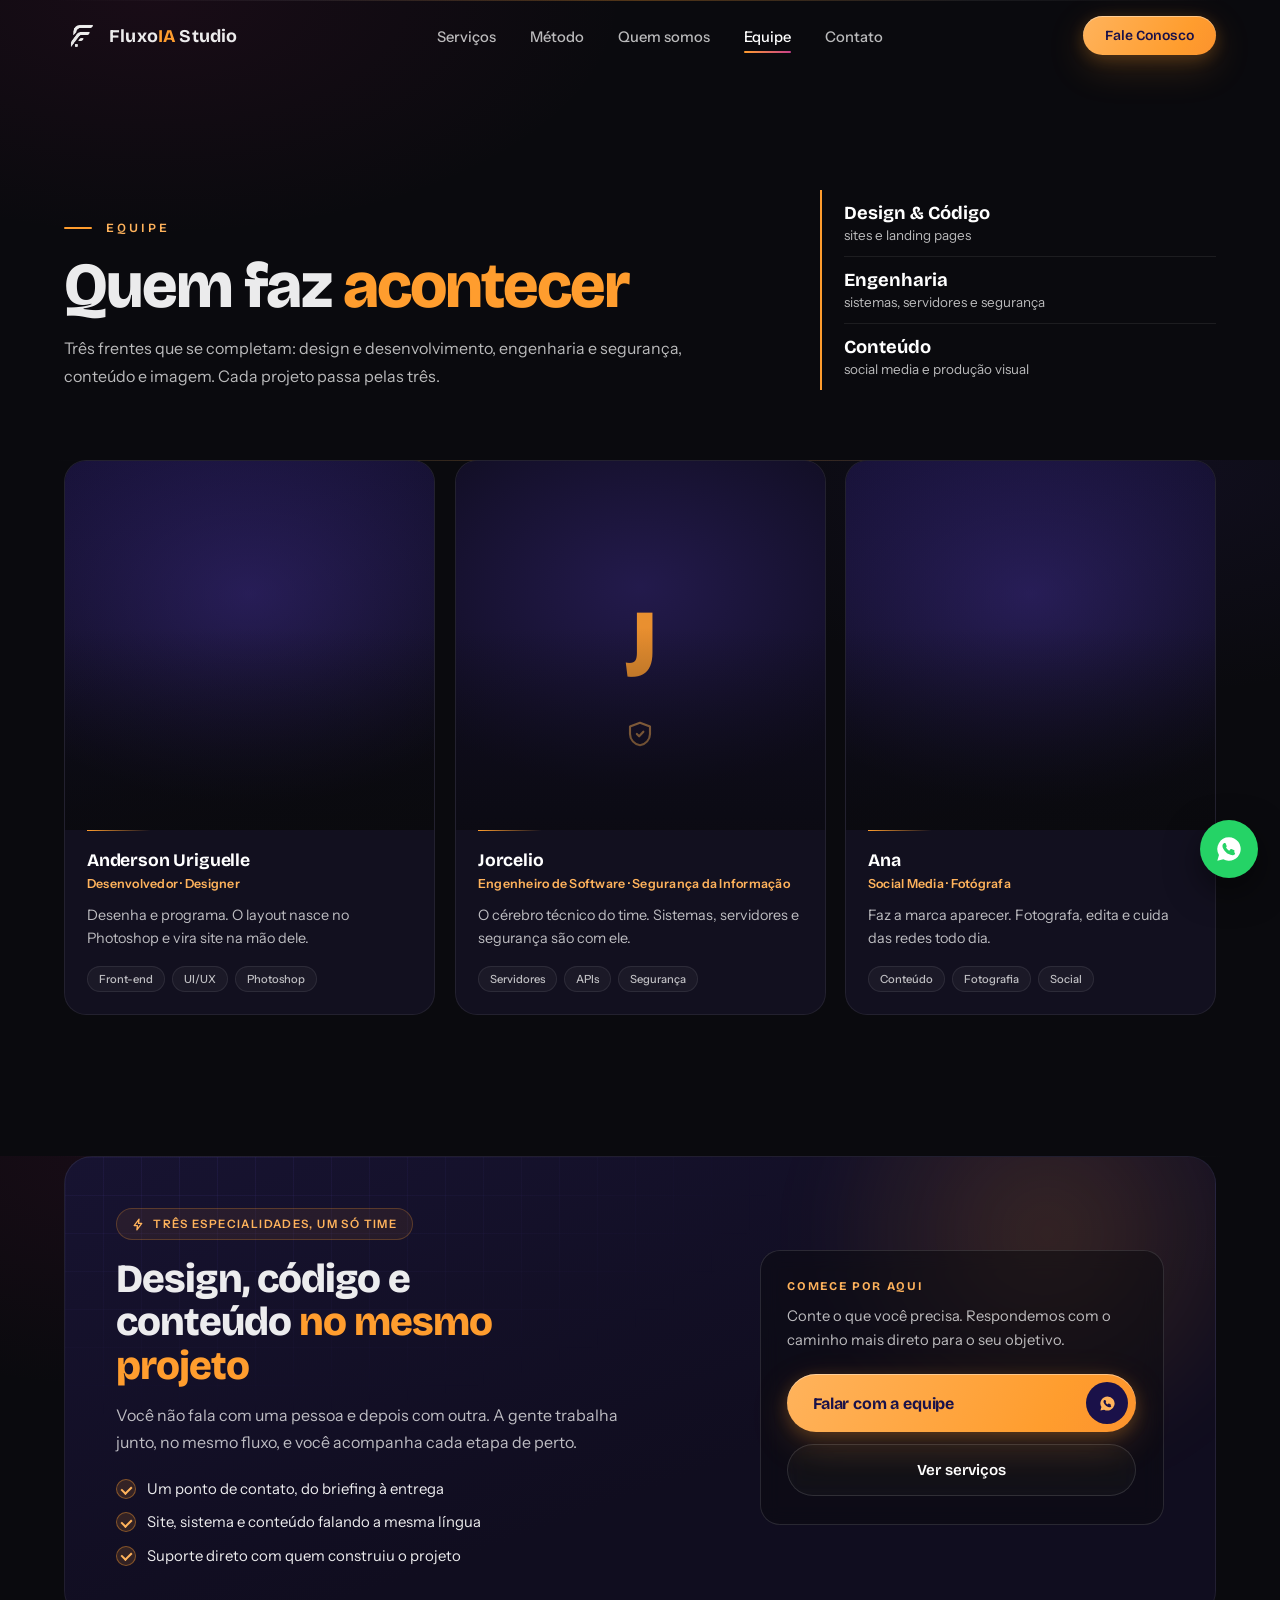
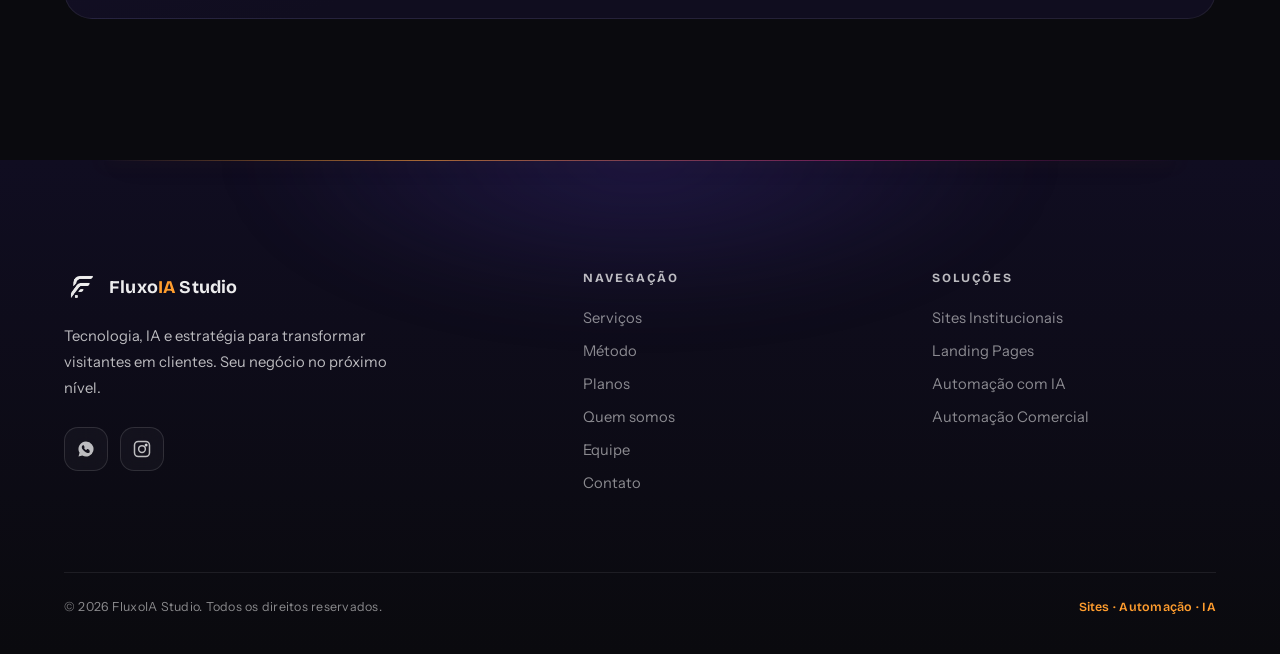
==== equipe.html @ bbcc5ef2 "Remove numeros genericos, adiciona SEO basico e enxuga o peso Conteudo: - Remove a barra de numeros " ====
<!DOCTYPE html>
<html lang="pt-BR">
<head>
<meta charset="UTF-8">
<meta name="viewport" content="width=device-width, initial-scale=1.0">
<title>Equipe — FluxoIA Studio</title>
<meta name="description" content="Conheça o time da FluxoIA Studio: desenvolvimento, design, engenharia de software, segurança da informação, social media e fotografia.">
<meta name="theme-color" content="#1a1149">
<link rel="icon" href="/favicon.ico" sizes="any">
<link rel="icon" type="image/png" href="img/logo-dark.png">
<link rel="apple-touch-icon" href="img/apple-touch-icon.png">
<link rel="preconnect" href="https://fonts.googleapis.com">
<link rel="preconnect" href="https://fonts.gstatic.com" crossorigin>
<link href="https://fonts.googleapis.com/css2?family=Bricolage+Grotesque:opsz,wght@12..96,500;12..96,600;12..96,700;12..96,800&family=Instrument+Sans:wght@400;500;600&display=swap" rel="stylesheet">
<link rel="stylesheet" href="styles.css">
</head>
<body>

<a class="skip-link" href="#conteudo">Pular para o conteúdo</a>

<!-- ============ HEADER ============ -->
<header id="header">
  <div class="header-inner">
    <a class="logo" href="/">
      <img src="img/logo-white.png" width="34" height="34" alt="Logo FluxoIA Studio">
      <span>Fluxo<em>IA</em> Studio</span>
    </a>
    <ul class="nav-links" id="navLinks">
      <li><a href="/#servicos">Serviços</a></li>
      <li><a href="/#metodo">Método</a></li>
      <li><a href="quem-somos">Quem somos</a></li>
      <li><a href="equipe" aria-current="page">Equipe</a></li>
      <li><a href="/#contato">Contato</a></li>
    </ul>
    <div style="display:flex;gap:12px;align-items:center">
      <a class="btn btn-grad btn-sm header-cta" href="https://wa.me/5524981617338?text=Ol%C3%A1!%20Quero%20falar%20com%20a%20FluxoIA%20Studio." target="_blank" rel="noopener">Fale Conosco</a>
      <button class="hamburger" id="hamburger" aria-label="Abrir menu" aria-expanded="false" aria-controls="navLinks"><span></span><span></span><span></span></button>
    </div>
  </div>
</header>

<main id="conteudo">

<!-- ============ PAGE HERO ============ -->
<section class="page-hero">
  <div class="container about-hero">
    <div class="about-hero-copy reveal">
      <div class="kicker">Equipe</div>
      <h1 class="about-hero-title">Quem faz <span class="hl">acontecer</span></h1>
      <p class="section-sub">Três frentes que se completam: design e desenvolvimento, engenharia e segurança, conteúdo e imagem. Cada projeto passa pelas três.</p>
    </div>
    <div class="about-hero-meta reveal reveal-d1">
      <div class="meta-line"><b>Design &amp; Código</b><span>sites e landing pages</span></div>
      <div class="meta-line"><b>Engenharia</b><span>sistemas, servidores e segurança</span></div>
      <div class="meta-line"><b>Conteúdo</b><span>social media e produção visual</span></div>
    </div>
  </div>
</section>

<!-- ============ EQUIPE ============ -->
<section id="equipe" class="section" style="padding-top:0">
  <div class="container">
    <div class="team-grid">
      <figure class="team-card reveal">
        <div class="team-media">
          <video class="team-video" autoplay muted loop playsinline preload="metadata"
                 data-src="img/equipe-anderson.mp4"
                 aria-label="Anderson Uriguelle trabalhando em desenvolvimento"></video>
        </div>
        <figcaption class="team-info">
          <b>Anderson Uriguelle</b>
          <span class="team-role">Desenvolvedor · Designer</span>
          <p class="team-bio">Desenha e programa. O layout nasce no Photoshop e vira site na mão dele.</p>
          <ul class="team-tags">
            <li>Front-end</li><li>UI/UX</li><li>Photoshop</li>
          </ul>
        </figcaption>
      </figure>

      <figure class="team-card reveal reveal-d1">
        <div class="team-media team-media--mono">
          <span class="team-mono" aria-hidden="true">J</span>
          <svg class="team-mono-icon" width="30" height="30" viewBox="0 0 24 24" fill="none" stroke="currentColor" stroke-width="1.7" stroke-linecap="round" stroke-linejoin="round" aria-hidden="true">
            <path d="M12 3 4 6v6c0 4.4 3.4 8.3 8 9 4.6-.7 8-4.6 8-9V6l-8-3z"/>
            <path d="m9.5 12 1.8 1.8 3.4-3.6"/>
          </svg>
        </div>
        <figcaption class="team-info">
          <b>Jorcelio</b>
          <span class="team-role">Engenheiro de Software · Segurança da Informação</span>
          <p class="team-bio">O cérebro técnico do time. Sistemas, servidores e segurança são com ele.</p>
          <ul class="team-tags">
            <li>Servidores</li><li>APIs</li><li>Segurança</li>
          </ul>
        </figcaption>
      </figure>

      <figure class="team-card reveal reveal-d2">
        <div class="team-media">
          <video class="team-video team-video--alto" autoplay muted loop playsinline preload="metadata"
                 data-src="img/equipe-ana.mp4"
                 aria-label="Ana criando conteúdo visual"></video>
        </div>
        <figcaption class="team-info">
          <b>Ana</b>
          <span class="team-role">Social Media · Fotógrafa</span>
          <p class="team-bio">Faz a marca aparecer. Fotografa, edita e cuida das redes todo dia.</p>
          <ul class="team-tags">
            <li>Conteúdo</li><li>Fotografia</li><li>Social</li>
          </ul>
        </figcaption>
      </figure>
    </div>
  </div>
</section>

<!-- ============ CTA ============ -->
<section class="section" style="padding-top:0">
  <div class="container">
    <div class="team-cta reveal">
      <div class="team-cta-glow" aria-hidden="true"></div>
      <div class="team-cta-grid">
        <div class="team-cta-copy">
          <span class="team-cta-tag">
            <svg width="13" height="13" viewBox="0 0 24 24" fill="none" stroke="currentColor" stroke-width="2.4" stroke-linecap="round" stroke-linejoin="round" aria-hidden="true"><path d="M13 2 4 14h6l-1 8 9-12h-6l1-8z"/></svg>
            Três especialidades, um só time
          </span>
          <h2 class="team-cta-title">Design, código e conteúdo <span class="hl">no mesmo projeto</span></h2>
          <p class="team-cta-text">Você não fala com uma pessoa e depois com outra. A gente trabalha junto, no mesmo fluxo, e você acompanha cada etapa de perto.</p>
          <ul class="team-cta-list">
            <li><span class="cta-chk" aria-hidden="true"></span>Um ponto de contato, do briefing à entrega</li>
            <li><span class="cta-chk" aria-hidden="true"></span>Site, sistema e conteúdo falando a mesma língua</li>
            <li><span class="cta-chk" aria-hidden="true"></span>Suporte direto com quem construiu o projeto</li>
          </ul>
        </div>
        <div class="team-cta-panel">
          <span class="panel-label">Comece por aqui</span>
          <p class="panel-text">Conte o que você precisa. Respondemos com o caminho mais direto para o seu objetivo.</p>
          <a class="btn btn-grad btn-submit" href="https://wa.me/5524981617338?text=Ol%C3%A1!%20Conheci%20a%20equipe%20da%20FluxoIA%20e%20quero%20conversar." target="_blank" rel="noopener">
            <span class="btn-submit-label">Falar com a equipe</span>
            <span class="btn-submit-icon" aria-hidden="true">
              <svg width="17" height="17" viewBox="0 0 24 24" fill="currentColor"><path d="M12 2a10 10 0 0 0-8.6 15.1L2 22l5.1-1.3A10 10 0 1 0 12 2zm5.3 14.1c-.2.6-1.3 1.2-1.8 1.2-.5.1-1 .2-3.3-.7-2.8-1.1-4.6-4-4.7-4.2-.1-.2-1.1-1.5-1.1-2.9s.7-2 1-2.3c.2-.3.5-.3.7-.3h.5c.2 0 .4 0 .6.5s.8 1.9.8 2c.1.1.1.3 0 .5-.3.6-.6.7-.4 1 .6 1 1.3 1.7 2.2 2.3.3.2.5.2.7 0l.9-1.1c.2-.3.4-.2.7-.1l2 .9c.3.2.5.2.6.4 0 .1 0 .7-.2 1.3z"/></svg>
            </span>
          </a>
          <a class="btn btn-ghost" href="/#servicos">Ver serviços</a>
        </div>
      </div>
    </div>
  </div>
</section>

</main>

<!-- ============ FOOTER ============ -->
<footer>
  <div class="footer-glowline" aria-hidden="true"></div>
  <div class="footer-aurora" aria-hidden="true"></div>
  <div class="container">
    <div class="footer-grid">
      <div class="footer-brand">
        <a class="logo" href="/">
          <img src="img/logo-white.png" width="34" height="34" alt="Logo FluxoIA Studio">
          <span>Fluxo<em>IA</em> Studio</span>
        </a>
        <p>Tecnologia, IA e estratégia para transformar visitantes em clientes. Seu negócio no próximo nível.</p>
        <div class="social-icons">
          <a class="social-icon" href="https://wa.me/5524981617338" target="_blank" rel="noopener" aria-label="WhatsApp">
            <svg width="18" height="18" viewBox="0 0 24 24" fill="currentColor"><path d="M12 2a10 10 0 0 0-8.6 15.1L2 22l5.1-1.3A10 10 0 1 0 12 2zm5.3 14.1c-.2.6-1.3 1.2-1.8 1.2-.5.1-1 .2-3.3-.7-2.8-1.1-4.6-4-4.7-4.2-.1-.2-1.1-1.5-1.1-2.9s.7-2 1-2.3c.2-.3.5-.3.7-.3h.5c.2 0 .4 0 .6.5s.8 1.9.8 2c.1.1.1.3 0 .5-.3.6-.6.7-.4 1 .6 1 1.3 1.7 2.2 2.3.3.2.5.2.7 0l.9-1.1c.2-.3.4-.2.7-.1l2 .9c.3.2.5.2.6.4 0 .1 0 .7-.2 1.3z"/></svg>
          </a>
          <a class="social-icon" href="https://www.instagram.com/fluxo_ia_studio/" target="_blank" rel="noopener" aria-label="Instagram">
            <svg width="18" height="18" viewBox="0 0 24 24" fill="none" stroke="currentColor" stroke-width="2"><rect x="2" y="2" width="20" height="20" rx="5"/><circle cx="12" cy="12" r="4.5"/><circle cx="17.5" cy="6.5" r="1" fill="currentColor"/></svg>
          </a>
        </div>
      </div>
      <nav class="footer-col" aria-label="Navegação do rodapé">
        <h5>Navegação</h5>
        <ul>
          <li><a href="/#servicos">Serviços</a></li>
          <li><a href="/#metodo">Método</a></li>
          <li><a href="/#planos">Planos</a></li>
          <li><a href="quem-somos">Quem somos</a></li>
          <li><a href="equipe">Equipe</a></li>
          <li><a href="/#contato">Contato</a></li>
        </ul>
      </nav>
      <nav class="footer-col" aria-label="Serviços no rodapé">
        <h5>Soluções</h5>
        <ul>
          <li><a href="/#servicos">Sites Institucionais</a></li>
          <li><a href="/#servicos">Landing Pages</a></li>
          <li><a href="/#servicos">Automação com IA</a></li>
          <li><a href="/#servicos">Automação Comercial</a></li>
        </ul>
      </nav>
    </div>
    <div class="footer-bottom">
      <span>© 2026 FluxoIA Studio. Todos os direitos reservados.</span>
      <span class="tagline">Sites · Automação · IA</span>
    </div>
  </div>
</footer>

<!-- ============ FLOATING WHATSAPP ============ -->
<a id="floatWa" href="https://wa.me/5524981617338" target="_blank" rel="noopener" aria-label="Fale conosco no WhatsApp">
  <svg width="28" height="28" viewBox="0 0 24 24" fill="currentColor"><path d="M12 2a10 10 0 0 0-8.6 15.1L2 22l5.1-1.3A10 10 0 1 0 12 2zm5.3 14.1c-.2.6-1.3 1.2-1.8 1.2-.5.1-1 .2-3.3-.7-2.8-1.1-4.6-4-4.7-4.2-.1-.2-1.1-1.5-1.1-2.9s.7-2 1-2.3c.2-.3.5-.3.7-.3h.5c.2 0 .4 0 .6.5s.8 1.9.8 2c.1.1.1.3 0 .5-.3.6-.6.7-.4 1 .6 1 1.3 1.7 2.2 2.3.3.2.5.2.7 0l.9-1.1c.2-.3.4-.2.7-.1l2 .9c.3.2.5.2.6.4 0 .1 0 .7-.2 1.3z"/></svg>
</a>

<script>
/* vídeos da equipe: só baixam quando entram na tela (poupa dados) e ficam rodando */
(function(){
  const vids = document.querySelectorAll('.team-video[data-src]');
  if(!vids.length) return;
  const play = v => { const p = v.play(); if(p) p.catch(()=>{}); };

  if(!('IntersectionObserver' in window)){
    vids.forEach(v => { v.src = v.dataset.src; v.load(); play(v); });
    return;
  }
  const io = new IntersectionObserver(es => es.forEach(e => {
    const v = e.target;
    if(e.isIntersecting){
      if(!v.src){ v.src = v.dataset.src; v.load(); }  /* baixa só agora */
      play(v);
    } else if(v.src) v.pause();                       /* poupa fora da tela */
  }), {threshold:.25, rootMargin:'300px'});
  vids.forEach(v => io.observe(v));
})();

/* ====== header ====== */
const header = document.getElementById('header');
addEventListener('scroll', () => header.classList.toggle('scrolled', scrollY > 20), {passive:true});

/* ====== menu mobile ====== */
const hamburger = document.getElementById('hamburger');
const navLinks = document.getElementById('navLinks');
hamburger.addEventListener('click', () => {
  const open = navLinks.classList.toggle('open');
  header.classList.toggle('menu-open', open);
  hamburger.setAttribute('aria-expanded', open);
  hamburger.setAttribute('aria-label', open ? 'Fechar menu' : 'Abrir menu');
});
navLinks.querySelectorAll('a').forEach(a => a.addEventListener('click', () => {
  navLinks.classList.remove('open');
  header.classList.remove('menu-open');
  hamburger.setAttribute('aria-expanded', 'false');
}));

/* ====== reveal ====== */
const io = new IntersectionObserver(entries => {
  entries.forEach(e => { if(e.isIntersecting){ e.target.classList.add('in'); io.unobserve(e.target);} });
}, {threshold: 0.12});
document.querySelectorAll('.reveal').forEach(el => io.observe(el));
</script>
</body>
</html>
---- styles.css ----
/* ==========================================================================
   FluxoIA Studio — Design System (dark cinema)
   Camadas: 1) tokens primitivos  2) tokens semânticos  3) tokens de componente
   ========================================================================== */

/* ---------- 1. TOKENS PRIMITIVOS ---------- */
:root{
  /* cor da marca */
  --magenta-600:#7a164e;
  --magenta-500:#9b1e63;
  --magenta-400:#c93f8b;
  --orange-500:#ff9d2e;
  --orange-400:#ffb35c;
  --blue-900:#1a1149;
  --blue-700:#3d2c87;
  --blue-500:#6a55c9;

  /* neutros (azul-noite — nunca #000 puro) */
  --plum-950:#0a0a0e;
  --plum-900:#100d21;
  --plum-850:#161135;
  --plum-800:#1a1149;

  --white:#ffffff;

  /* alphas */
  --white-90:rgba(255,255,255,.92);
  --white-70:rgba(255,255,255,.72);
  --white-50:rgba(255,255,255,.52);
  --white-12:rgba(255,255,255,.12);
  --white-08:rgba(255,255,255,.08);
  --white-04:rgba(255,255,255,.045);

  /* tipografia */
  --font-display:'Bricolage Grotesque',sans-serif;
  --font-body:'Instrument Sans',sans-serif;

  /* espaçamento (escala 8) */
  --space-1:8px; --space-2:16px; --space-3:24px; --space-4:32px;
  --space-6:48px; --space-8:64px; --space-12:96px; --space-16:128px;

  /* raios e transições */
  --radius-sm:12px; --radius:20px; --radius-lg:28px;
  --ease-out:cubic-bezier(.16,1,.3,1);
  --dur-fast:.2s; --dur:.35s; --dur-slow:.8s;
}

/* ---------- 2. TOKENS SEMÂNTICOS ---------- */
:root{
  --bg:var(--plum-950);
  --bg-elev:var(--plum-900);
  --surface:var(--white-04);
  --surface-strong:var(--white-08);
  --border:var(--white-08);
  --border-strong:var(--white-12);

  --text:var(--white-90);
  --text-muted:var(--white-70);
  --text-faint:var(--white-50);

  --accent:var(--magenta-500);
  --accent-2:var(--orange-500);
  --grad:linear-gradient(92deg,var(--orange-500),var(--magenta-400));
  --grad-deep:linear-gradient(135deg,var(--blue-700),var(--magenta-500));

  --glow-magenta:rgba(155,30,99,.45);
  --glow-orange:rgba(255,157,46,.30);
  --glow-blue:rgba(61,44,135,.55);
  --ring:var(--orange-500);

  --wa:#25d366;
}

/* ---------- 3. TOKENS DE COMPONENTE ---------- */
:root{
  --btn-radius:99px;
  --btn-pad:16px 32px;
  --card-bg:#12101f;
  --card-border:rgba(255,255,255,.07);
  --card-radius:var(--radius);
  --nav-bg:rgba(10,10,14,.65);
}

/* ==========================================================================
   BASE
   ========================================================================== */
*{margin:0;padding:0;box-sizing:border-box}
html{scroll-behavior:smooth}
body{
  background:var(--bg);color:var(--text);font-family:var(--font-body);
  overflow-x:hidden;-webkit-font-smoothing:antialiased;
}
::selection{background:var(--accent);color:#fff}
h1,h2,h3,h4{font-family:var(--font-display);font-weight:700}
img{max-width:100%}
a{color:inherit}
a,button{touch-action:manipulation;cursor:pointer}
a:focus-visible,button:focus-visible,input:focus-visible,textarea:focus-visible{
  outline:3px solid var(--ring);outline-offset:3px;
}
section[id]{scroll-margin-top:96px}
.container{max-width:1200px;margin:0 auto;padding:0 24px}

::-webkit-scrollbar{width:10px}
::-webkit-scrollbar-track{background:var(--plum-900)}
::-webkit-scrollbar-thumb{background:linear-gradient(var(--magenta-500),var(--orange-500));border-radius:5px}

.skip-link{
  position:absolute;left:-9999px;top:0;z-index:2000;
  background:var(--grad);color:#fff;padding:12px 22px;border-radius:0 0 12px 0;
  font-family:var(--font-display);font-size:.9rem;text-decoration:none;
}
.skip-link:focus{left:0}

/* destaque: acento laranja sólido (sem texto-gradiente neon) */
.hl{color:var(--orange-500)}

/* ---------- reveal on scroll ---------- */
.reveal{
  opacity:0;transform:translateY(22px) scale(.99);
  transition:opacity .7s var(--ease-out),transform .9s var(--ease-out);
  will-change:transform,opacity;
}
.reveal.in{opacity:1;transform:none}

/* ---------- transição entre seções: atmosfera + costura de luz ---------- */
main > section{position:relative;isolation:isolate}
/* costura: fio de luz no início de cada seção (menos o hero) */
main > section:not(#hero)::after{
  content:'';position:absolute;top:0;left:50%;transform:translateX(-50%);
  width:min(1180px,92%);height:1px;z-index:-1;pointer-events:none;
  background:linear-gradient(90deg,transparent,rgba(255,255,255,.07) 22%,rgba(255,157,46,.3) 50%,rgba(255,255,255,.07) 78%,transparent);
}
/* atmosfera alternada: cada seção herda um brilho suave em lado oposto */
main > section:nth-of-type(even){
  background-image:radial-gradient(760px 380px at 88% 0%,rgba(61,44,135,.14),transparent 62%);
}
main > section:nth-of-type(odd):not(#hero){
  background-image:radial-gradient(760px 380px at 12% 0%,rgba(155,30,99,.1),transparent 62%);
}

/* ---------- barra de progresso de scroll ---------- */
#scrollProgress{
  position:fixed;top:0;left:0;right:0;height:3px;z-index:1200;pointer-events:none;
  background:linear-gradient(90deg,var(--orange-500),var(--magenta-400),var(--blue-500));
  transform:scaleX(0);transform-origin:left;
  box-shadow:0 0 12px rgba(255,157,46,.5);
}
.reveal-d1{transition-delay:.1s}
.reveal-d2{transition-delay:.2s}
.reveal-d3{transition-delay:.3s}

/* ---------- luz ambiente (cinema) ---------- */
.ambient{position:absolute;inset:0;overflow:hidden;pointer-events:none;z-index:0}
.blob{
  position:absolute;border-radius:50%;filter:blur(90px);opacity:.55;
  animation:blobDrift 26s var(--ease-out) infinite alternate;
}
.blob-magenta{width:560px;height:560px;background:radial-gradient(circle,var(--glow-magenta),transparent 70%);top:-160px;right:-120px}
.blob-orange{width:480px;height:480px;background:radial-gradient(circle,var(--glow-orange),transparent 70%);bottom:-180px;left:-140px;animation-delay:-13s}
@keyframes blobDrift{
  0%{transform:translate(0,0) scale(1)}
  50%{transform:translate(-60px,40px) scale(1.12)}
  100%{transform:translate(40px,-30px) scale(.95)}
}

/* brilho que segue o mouse (desktop) */
#cursorGlow{
  position:fixed;top:0;left:0;width:520px;height:520px;border-radius:50%;
  background:radial-gradient(circle,rgba(61,44,135,.16),rgba(155,30,99,.07) 45%,transparent 70%);
  pointer-events:none;z-index:1;transform:translate(-50%,-50%);
  display:none;
}
@media (pointer:fine){ #cursorGlow{display:block} }

/* ==========================================================================
   HEADER
   ========================================================================== */
header{
  position:fixed;top:0;left:0;right:0;z-index:900;
  background:transparent;transition:background var(--dur),border-color var(--dur),backdrop-filter var(--dur);
  border-bottom:1px solid transparent;
}
header.scrolled{
  background:var(--nav-bg);backdrop-filter:blur(16px);
  border-image:linear-gradient(90deg,transparent 5%,rgba(255,157,46,.45),rgba(155,30,99,.45),rgba(61,44,135,.5),transparent 95%) 1;
}
.header-inner{max-width:1200px;margin:0 auto;padding:16px 24px;display:flex;align-items:center;justify-content:space-between;gap:20px}
.logo{display:flex;align-items:center;gap:11px;font-family:var(--font-display);font-weight:700;font-size:1.12rem;text-decoration:none;letter-spacing:.01em}
.logo img{display:block}
.logo em{font-style:normal;color:var(--orange-500)}
.nav-links{display:flex;gap:34px;list-style:none;align-items:center}
.nav-links a{
  text-decoration:none;font-size:.92rem;color:var(--text-muted);font-weight:500;
  position:relative;transition:color var(--dur-fast);
}
.nav-links a:hover{color:var(--white)}
.nav-links a::after{
  content:'';position:absolute;left:0;bottom:-7px;width:0;height:2px;border-radius:2px;
  background:var(--grad);transition:width var(--dur) var(--ease-out);
}
.nav-links a:hover::after{width:100%}
.nav-links a[aria-current="page"]{color:var(--white)}
.nav-links a[aria-current="page"]::after{width:100%}
.hamburger{
  display:none;background:none;border:none;flex-direction:column;gap:5px;
  min-width:44px;min-height:44px;align-items:center;justify-content:center;
}
.hamburger span{display:block;width:24px;height:2px;background:var(--white);transition:var(--dur-fast)}

/* ==========================================================================
   BOTÕES
   ========================================================================== */
.btn{
  display:inline-flex;align-items:center;justify-content:center;gap:10px;
  padding:var(--btn-pad);border-radius:var(--btn-radius);
  font-family:var(--font-display);font-weight:600;font-size:.95rem;
  text-decoration:none;border:none;
  transition:transform var(--dur-fast) var(--ease-out),box-shadow var(--dur) var(--ease-out),background var(--dur-fast),border-color var(--dur-fast),color var(--dur-fast);
  will-change:transform;
  position:relative;overflow:hidden;
}
/* varredura de luz (holográfico) */
.btn-grad::after{
  content:'';position:absolute;top:0;bottom:0;left:-70%;width:45%;
  background:linear-gradient(105deg,transparent,rgba(255,255,255,.45),transparent);
  transform:skewX(-20deg);transition:left .55s var(--ease-out);pointer-events:none;
}
.btn-grad:hover::after{left:125%}
.btn:active{transform:scale(.97)}
.btn-grad{
  background:linear-gradient(120deg,var(--orange-400) 0%,var(--orange-500) 48%,#f57e2c 100%);
  background-size:160% 100%;background-position:0% 0%;
  color:var(--blue-900);
  box-shadow:0 4px 16px rgba(255,157,46,.22),0 12px 38px rgba(255,157,46,.18),inset 0 1px 0 rgba(255,255,255,.4);
  animation:btnIn .9s var(--ease-out) .12s backwards;
}
.btn-grad:hover{
  transform:translateY(-2px);background-position:90% 0%;
  box-shadow:0 8px 24px rgba(255,157,46,.34),0 18px 54px rgba(255,157,46,.24),0 4px 30px var(--glow-magenta),inset 0 1px 0 rgba(255,255,255,.4);
}
@keyframes btnIn{from{opacity:0;transform:translateY(14px) scale(.96)}}
.btn-ghost{
  background:rgba(255,255,255,.03);color:var(--white);
  border:1px solid var(--border-strong);backdrop-filter:blur(8px);
}
.btn-ghost:hover{border-color:rgba(255,157,46,.6);color:var(--orange-400);background:rgba(255,157,46,.06);transform:translateY(-2px)}
.btn-sm{padding:11px 22px;font-size:.87rem}
/* ripple */
.btn .ripple{
  position:absolute;border-radius:50%;pointer-events:none;
  background:radial-gradient(circle,rgba(255,255,255,.5),rgba(255,255,255,0) 65%);
  transform:scale(0);animation:ripple .65s var(--ease-out) forwards;
}
@keyframes ripple{to{transform:scale(1);opacity:0}}

/* ==========================================================================
   HERO
   ========================================================================== */
#hero{
  position:relative;min-height:100svh;display:flex;align-items:center;overflow:hidden;padding:150px 0 90px;
  background:
    radial-gradient(1000px 560px at 72% -12%, rgba(61,44,135,.42), transparent 62%),
    radial-gradient(760px 480px at -8% 88%, rgba(26,17,73,.65), transparent 60%);
}
/* grade tech futurista */
#hero::before{
  content:'';position:absolute;inset:0;z-index:0;pointer-events:none;
  background-image:
    linear-gradient(rgba(106,85,201,.09) 1px,transparent 1px),
    linear-gradient(90deg,rgba(106,85,201,.09) 1px,transparent 1px);
  background-size:46px 46px;
  -webkit-mask-image:radial-gradient(ellipse 85% 75% at 62% 18%,#000,transparent 78%);
  mask-image:radial-gradient(ellipse 85% 75% at 62% 18%,#000,transparent 78%);
}
#techCanvas{position:absolute;inset:0;width:100%;height:100%;pointer-events:none;z-index:0}

.hero-grid{
  display:grid;grid-template-columns:1.12fr .88fr;column-gap:56px;row-gap:10px;
  align-items:center;grid-template-areas:"copy visual" "ctas visual";
  position:relative;z-index:2;
}
.hero-copy{grid-area:copy;align-self:end}
.hero-ctas{grid-area:ctas;align-self:start;margin-top:34px;display:flex;gap:16px;flex-wrap:wrap;align-items:center}
.hero-visual{grid-area:visual;position:relative;display:flex;justify-content:center}

/* badge premium com hairline em gradiente */
.hero-badge{
  position:relative;display:inline-flex;align-items:center;gap:9px;
  font-size:.76rem;font-weight:600;letter-spacing:.14em;text-transform:uppercase;
  color:var(--white-70);
  background:linear-gradient(120deg,rgba(255,157,46,.1),rgba(155,30,99,.08));
  border:1px solid transparent;
  border-radius:99px;padding:9px 16px;margin-bottom:26px;backdrop-filter:blur(10px);
  background-clip:padding-box;
}
.hero-badge::before{
  content:'';position:absolute;inset:0;border-radius:inherit;padding:1px;z-index:-1;
  background:linear-gradient(120deg,rgba(255,157,46,.6),rgba(155,30,99,.35),transparent 70%);
  -webkit-mask:linear-gradient(#000 0 0) content-box,linear-gradient(#000 0 0);
  -webkit-mask-composite:xor;mask:linear-gradient(#000 0 0) content-box,linear-gradient(#000 0 0);mask-composite:exclude;
}
.hero-badge strong{color:var(--orange-400);font-weight:700;letter-spacing:.06em}
.hero-badge .dot{width:7px;height:7px;border-radius:50%;background:var(--orange-500);animation:pulseDot 2.2s ease-in-out infinite}
.badge-arrow{color:var(--orange-400);transition:transform var(--dur) var(--ease-out)}
.hero-badge:hover .badge-arrow{transform:translateX(3px)}
@keyframes pulseDot{
  0%,100%{box-shadow:0 0 0 0 rgba(255,157,46,.5)}
  50%{box-shadow:0 0 0 6px rgba(255,157,46,0)}
}
.hero-h1{
  font-size:clamp(2.5rem,5.4vw,4.3rem);line-height:1.06;letter-spacing:-.025em;
  text-wrap:balance;
}
.hero-h1 .hl{position:relative}
.hero-sub{margin-top:24px;font-size:1.06rem;color:var(--text-muted);line-height:1.75;max-width:52ch}

/* barra de estatísticas em vidro */
.hero-stats{
  grid-area:auto;display:inline-flex;gap:clamp(20px,3vw,40px);margin-top:36px;flex-wrap:wrap;align-items:center;
  background:linear-gradient(160deg,rgba(61,44,135,.22),rgba(16,13,33,.4));
  border:1px solid var(--border-strong);border-radius:20px;
  padding:20px clamp(22px,3vw,34px);backdrop-filter:blur(12px);
  box-shadow:0 18px 44px rgba(10,10,14,.4),inset 0 1px 0 rgba(255,255,255,.05);
}
.hstat{position:relative;padding-right:clamp(20px,3vw,40px)}
.hstat:not(:last-child)::after{
  content:'';position:absolute;right:0;top:50%;transform:translateY(-50%);
  width:1px;height:34px;background:linear-gradient(180deg,transparent,var(--border-strong),transparent);
}
.hstat:last-child{padding-right:0}
.hstat b{display:block;font-family:var(--font-display);font-weight:700;font-size:2rem;line-height:1;color:var(--orange-500)}
.hstat span{display:block;margin-top:6px;font-size:.78rem;color:var(--text-muted)}

.btn-glow{position:relative;display:inline-flex;border-radius:99px}

/* indicador de scroll */
.hero-scroll{
  position:absolute;left:50%;bottom:26px;transform:translateX(-50%);z-index:5;
  display:flex;flex-direction:column;align-items:center;gap:9px;text-decoration:none;
  font-family:var(--font-display);font-size:.7rem;letter-spacing:.14em;text-transform:uppercase;
  color:var(--text-faint);transition:color var(--dur-fast);
  animation:scrollFade 1s var(--ease-out) 1.2s backwards;
}
.hero-scroll:hover{color:var(--orange-400)}
.scroll-mouse{
  width:24px;height:38px;border:1.5px solid var(--border-strong);border-radius:14px;
  display:flex;justify-content:center;padding-top:7px;
}
.scroll-wheel{width:3px;height:7px;border-radius:2px;background:var(--orange-500);animation:scrollWheel 1.8s var(--ease-out) infinite}
@keyframes scrollWheel{0%{opacity:0;transform:translateY(-4px)}30%{opacity:1}70%{opacity:1}100%{opacity:0;transform:translateY(8px)}}
@keyframes scrollFade{from{opacity:0;transform:translate(-50%,10px)}}
@media (max-width:980px){.hero-scroll{display:none}}
@media (max-width:560px){
  .hero-stats{flex-direction:column;align-items:stretch;gap:0;width:100%;max-width:340px;padding:6px 26px}
  .hstat{padding:16px 0;text-align:center}
  .hstat:not(:last-child)::after{top:auto;bottom:0;right:auto;left:0;transform:none;width:100%;height:1px;background:linear-gradient(90deg,transparent,var(--border-strong),transparent)}
  .hstat b{font-size:1.8rem}
}

.hero-phone{
  width:min(420px,100%);height:auto;position:relative;z-index:2;
  filter:drop-shadow(0 40px 70px rgba(0,0,0,.6));
  -webkit-mask-image:linear-gradient(180deg,#000 80%,transparent 99%);
  mask-image:linear-gradient(180deg,#000 80%,transparent 99%);
  animation:phoneFloat 8s ease-in-out infinite;
}
@keyframes phoneFloat{
  0%,100%{transform:translateY(0)}
  50%{transform:translateY(-9px)}
}
/* cena atrás do celular: profundidade + integração */
.visual-scene{position:absolute;inset:0;z-index:1;pointer-events:none}
.phone-halo{
  position:absolute;inset:10% 6%;border-radius:50%;
  background:radial-gradient(circle,rgba(61,44,135,.5),rgba(155,30,99,.14) 55%,transparent 74%);
  filter:blur(50px);
}
@keyframes haloBreath{0%,100%{opacity:.85;transform:scale(1)}50%{opacity:1;transform:scale(1.06)}}
.scene-ring{
  position:absolute;left:50%;top:50%;width:118%;aspect-ratio:1;
  transform:translate(-50%,-50%);border-radius:50%;
  border:1px solid rgba(255,157,46,.16);
  -webkit-mask-image:linear-gradient(150deg,#000 30%,transparent 72%);
  mask-image:linear-gradient(150deg,#000 30%,transparent 72%);
  animation:ringSpin 46s linear infinite;
}
.scene-ring-2{
  width:142%;border-color:rgba(155,30,99,.18);
  animation-duration:64s;animation-direction:reverse;
  -webkit-mask-image:linear-gradient(320deg,#000 30%,transparent 72%);
  mask-image:linear-gradient(320deg,#000 30%,transparent 72%);
}
@keyframes ringSpin{to{transform:translate(-50%,-50%) rotate(360deg)}}
.scene-grid{
  position:absolute;inset:-6%;
  background-image:
    linear-gradient(rgba(106,85,201,.12) 1px,transparent 1px),
    linear-gradient(90deg,rgba(106,85,201,.12) 1px,transparent 1px);
  background-size:34px 34px;
  -webkit-mask-image:radial-gradient(ellipse 60% 55% at 50% 48%,#000,transparent 72%);
  mask-image:radial-gradient(ellipse 60% 55% at 50% 48%,#000,transparent 72%);
}
/* base: funde o celular ao fundo da seção */
.phone-ground{
  position:absolute;left:50%;bottom:-4%;transform:translateX(-50%);
  width:120%;height:36%;z-index:3;pointer-events:none;
  background:
    radial-gradient(ellipse 46% 34% at 50% 78%,rgba(61,44,135,.5),transparent 70%),
    linear-gradient(180deg,transparent,rgba(10,10,14,.92) 74%);
}
.hero-chip{
  position:absolute;z-index:4;
  background:rgba(16,13,33,.72);border:1px solid var(--border-strong);border-radius:16px;
  backdrop-filter:blur(14px);box-shadow:0 16px 40px rgba(0,0,0,.5),inset 0 1px 0 rgba(255,255,255,.07);
  padding:13px 17px;display:flex;align-items:center;gap:11px;
  font-size:.83rem;font-weight:600;font-family:var(--font-display);color:var(--white);
  animation:chipFloat 7s ease-in-out infinite;
}
.chip-2{animation-delay:-3.5s}
@keyframes chipFloat{
  0%,100%{transform:translateY(0)}
  50%{transform:translateY(-7px)}
}
.hero-chip small{display:block;font-family:var(--font-body);font-weight:400;color:var(--text-faint);font-size:.72rem}
.chip-icon{width:36px;height:36px;border-radius:11px;display:flex;align-items:center;justify-content:center;flex:none}
.chip-1{top:7%;right:0}
.chip-2{bottom:9%;left:0}

/* ==========================================================================
   TICKER (faixa de serviços em pills de vidro)
   ========================================================================== */
.ticker{
  position:relative;overflow:hidden;padding:26px 0;
  border-top:1px solid var(--border);border-bottom:1px solid var(--border);
  background:linear-gradient(180deg,rgba(26,17,73,.24),rgba(10,10,14,.1));
  -webkit-mask-image:linear-gradient(90deg,transparent,#000 10%,#000 90%,transparent);
  mask-image:linear-gradient(90deg,transparent,#000 10%,#000 90%,transparent);
}
.ticker-track{display:flex;width:max-content;animation:marquee 38s linear infinite}
.ticker-group{display:flex;gap:14px;flex:none;padding-right:14px}
.ticker-item{
  display:inline-flex;align-items:center;gap:9px;white-space:nowrap;
  font-family:var(--font-display);font-weight:500;font-size:.88rem;letter-spacing:.02em;
  color:var(--text-muted);
  background:rgba(61,44,135,.18);border:1px solid var(--border);
  border-radius:99px;padding:11px 20px;backdrop-filter:blur(8px);
}
.ticker-item svg{color:var(--orange-400);flex:none}
@keyframes marquee{to{transform:translateX(-50%)}}

/* ==========================================================================
   SEÇÕES
   ========================================================================== */
.section{padding:clamp(96px,11vw,148px) 0;position:relative}
.kicker{
  font-family:var(--font-display);font-size:.78rem;letter-spacing:.24em;text-transform:uppercase;
  color:var(--orange-400);font-weight:600;display:flex;align-items:center;gap:14px;margin-bottom:18px;
}
.kicker::before{content:'';width:28px;height:2px;border-radius:2px;background:var(--orange-500)}
.section-title{font-size:clamp(2rem,4.2vw,3.2rem);line-height:1.1;letter-spacing:-.02em;max-width:24ch;text-wrap:balance}
.section-sub{margin-top:16px;color:var(--text-muted);max-width:60ch;line-height:1.75}
.section-head{margin-bottom:var(--space-8)}
.head-row{display:flex;justify-content:space-between;align-items:flex-end;gap:30px;flex-wrap:wrap}

/* divisor com a marca */
.divider{display:flex;justify-content:center;padding:0 0 var(--space-2)}
.divider img{width:30px;opacity:.35}

/* ==========================================================================
   É PARA VOCÊ (imagem + checklist)
   ========================================================================== */
.quem-grid{display:grid;grid-template-columns:1fr 1.05fr;gap:clamp(40px,6vw,80px);align-items:center}
.quem-visual{position:relative;min-height:440px}
.quem-glow{
  position:absolute;inset:6% 10%;border-radius:50%;z-index:0;
  background:radial-gradient(circle,rgba(61,44,135,.55),rgba(155,30,99,.2) 55%,transparent 75%);
  filter:blur(50px);animation:haloBreath 7s ease-in-out infinite;
}
.qcard{
  position:absolute;z-index:1;width:230px;
  background:#16122b;
  border:1px solid var(--card-border);border-radius:18px;
  padding:22px;
  box-shadow:0 24px 54px rgba(0,0,0,.5);
  animation:qFloat 7s ease-in-out infinite;
}
.qcard b{display:block;font-family:var(--font-display);font-size:1.02rem;color:var(--white);margin-top:14px}
.qcard span{display:block;font-size:.82rem;color:var(--text-muted);margin-top:3px;line-height:1.4}
.qcard-icon{
  width:48px;height:48px;border-radius:14px;display:flex;align-items:center;justify-content:center;
  border:1px solid var(--border-strong);
}
.qcard-a{top:2%;left:4%}
.qcard-b{top:34%;right:2%;animation-delay:-2.3s}
.qcard-c{bottom:3%;left:14%;animation-delay:-4.6s}
.glow-o{background:linear-gradient(135deg,rgba(255,157,46,.28),rgba(255,157,46,.08));color:var(--orange-400);box-shadow:0 0 24px rgba(255,157,46,.3)}
.glow-m{background:linear-gradient(135deg,rgba(155,30,99,.32),rgba(155,30,99,.1));color:#e46fb0;box-shadow:0 0 24px rgba(155,30,99,.35)}
.glow-v{background:linear-gradient(135deg,rgba(106,85,201,.32),rgba(106,85,201,.1));color:#a794ff;box-shadow:0 0 24px rgba(106,85,201,.35)}
@keyframes qFloat{0%,100%{transform:translateY(0)}50%{transform:translateY(-10px)}}

.check-list{list-style:none;margin:28px 0 32px;display:grid;gap:14px}
.check-list li{
  display:flex;align-items:flex-start;gap:13px;
  color:var(--text);font-size:1rem;line-height:1.5;
}
.check-list .chk{
  flex:none;width:24px;height:24px;margin-top:1px;border-radius:50%;
  background:rgba(255,157,46,.14);border:1px solid rgba(255,157,46,.4);
  position:relative;
}
.check-list .chk::after{
  content:'';position:absolute;left:8px;top:5px;width:5px;height:9px;
  border:solid var(--orange-400);border-width:0 2px 2px 0;transform:rotate(45deg);
}

@media (max-width:900px){
  .quem-grid{grid-template-columns:1fr;gap:20px}
  .quem-visual{min-height:360px;max-width:420px;margin:0 auto;width:100%}
  .quem-content{text-align:left}
}
@media (max-width:560px){
  .quem-visual{min-height:0;display:grid;grid-template-columns:1fr;gap:14px;max-width:340px}
  .quem-glow{inset:10% 4%}
  .qcard{position:static;width:100%;animation:none}
  .qcard-b,.qcard-c{animation:none}
}

/* ==========================================================================
   SERVIÇOS
   ========================================================================== */
.services-grid{display:grid;grid-template-columns:repeat(2,1fr);gap:20px}
.service-card{
  position:relative;display:flex;flex-direction:column;background:var(--card-bg);
  border:1px solid var(--card-border);
  border-radius:var(--card-radius);padding:36px 30px;overflow:hidden;
  transition:transform var(--dur) var(--ease-out),border-color var(--dur),box-shadow var(--dur);
}
/* spotlight que segue o cursor (JS define --mx/--my) */
.service-card::before,.price-card::before,.quote-card::before,.step::before{
  content:'';position:absolute;inset:0;opacity:0;pointer-events:none;border-radius:inherit;
  background:radial-gradient(340px circle at var(--mx,50%) var(--my,120%),rgba(255,157,46,.11),transparent 65%);
  transition:opacity var(--dur);
}
.service-card:hover::before,.price-card:hover::before,.quote-card:hover::before,.step:hover::before{opacity:1}
.service-card:hover{
  transform:translateY(-6px);border-color:rgba(255,157,46,.55);
  box-shadow:0 20px 46px rgba(0,0,0,.4);
}
.service-icon{
  width:52px;height:52px;border-radius:14px;display:flex;align-items:center;justify-content:center;
  background:rgba(255,157,46,.1);
  border:1px solid rgba(255,157,46,.22);color:var(--orange-400);margin-bottom:24px;
  transition:background var(--dur),border-color var(--dur);
}
.service-card:hover .service-icon{background:rgba(255,157,46,.16);border-color:rgba(255,157,46,.4)}
.service-num{
  position:absolute;top:26px;right:28px;font-family:var(--font-display);font-weight:700;
  font-size:.82rem;letter-spacing:.1em;color:var(--text-faint);
}
.service-card h3{font-size:1.22rem;margin-bottom:10px;letter-spacing:-.01em}
.service-card p{color:var(--text-muted);font-size:.93rem;line-height:1.7}
.service-tags{display:flex;flex-wrap:wrap;gap:8px;margin-top:20px}
.service-tags span{
  font-size:.72rem;font-weight:500;color:var(--text-muted);
  background:var(--surface);border:1px solid var(--border);border-radius:99px;padding:6px 13px;
}
/* CTA por card (estilo ASX) */
.service-cta{
  margin-top:auto;padding-top:22px;
  display:inline-flex;align-items:center;gap:8px;text-decoration:none;
  font-family:var(--font-display);font-weight:600;font-size:.86rem;color:var(--orange-400);
  transition:gap var(--dur-fast) var(--ease-out),color var(--dur-fast);
}
.service-card .service-tags{margin-bottom:0}
.service-cta svg{transition:transform var(--dur-fast) var(--ease-out)}
.service-card:hover .service-cta{color:var(--orange-500)}
.service-card:hover .service-cta svg{transform:translateX(4px)}

/* ==========================================================================
   MÉTODO
   ========================================================================== */
#metodo{background:linear-gradient(180deg,transparent,rgba(61,44,135,.1) 50%,transparent)}
.metodo-head{max-width:640px}

/* trilho de processo conectado */
.steps{
  list-style:none;display:grid;grid-template-columns:repeat(4,1fr);
  gap:0 26px;position:relative;
}
.step{position:relative;padding-right:6px}
/* cabeçalho: número + nó na linha */
.step-head{position:relative;padding-bottom:26px}
.step-num{
  display:block;font-family:var(--font-display);font-weight:800;
  font-size:.86rem;letter-spacing:.14em;color:var(--text-faint);
  margin-bottom:18px;transition:color var(--dur);
}
/* a linha do trilho */
.step-head::before{
  content:'';position:absolute;left:0;right:-26px;bottom:5px;height:1px;
  background:var(--border-strong);
}
.step:last-child .step-head::before{right:0}
.step-dot{
  position:absolute;left:0;bottom:0;width:11px;height:11px;border-radius:50%;
  background:var(--plum-950);border:2px solid var(--border-strong);z-index:1;
  transition:border-color var(--dur),background var(--dur),transform var(--dur) var(--ease-out),box-shadow var(--dur);
}
.step-body{padding-top:24px}
.step h4{font-size:1.1rem;margin-bottom:9px;letter-spacing:-.01em;transition:color var(--dur)}
.step p{color:var(--text-muted);font-size:.92rem;line-height:1.65;max-width:30ch}
/* estados: o passo "acende" no hover */
.step:hover .step-dot{
  border-color:var(--orange-500);background:var(--orange-500);
  transform:scale(1.25);box-shadow:0 0 0 5px rgba(255,157,46,.14);
}
.step:hover .step-num{color:var(--orange-500)}
/* a linha se preenche progressivamente ao entrar na tela */
.step .step-head::after{
  content:'';position:absolute;left:0;right:-26px;bottom:5px;height:1px;
  background:var(--orange-500);transform:scaleX(0);transform-origin:left;
  transition:transform 1s var(--ease-out);
}
.step:last-child .step-head::after{right:0}
.step.in .step-head::after{transform:scaleX(1)}

/* ==========================================================================
   NÚMEROS
   ========================================================================== */
.numbers{
  border:1px solid var(--border);border-radius:var(--radius-lg);
  background:#100d1c;
  padding:clamp(34px,5vw,64px);
  display:grid;grid-template-columns:repeat(4,1fr);gap:32px;
}
.number b{
  display:block;font-family:var(--font-display);font-weight:800;
  font-size:clamp(2.4rem,4.6vw,3.6rem);line-height:1;
  color:var(--orange-500);
}
.number span{display:block;margin-top:10px;color:var(--text-muted);font-size:.9rem;line-height:1.5;max-width:20ch}

/* ==========================================================================
   DEPOIMENTOS
   ========================================================================== */
.quotes-grid{display:grid;grid-template-columns:repeat(3,1fr);gap:18px}
.quote-card{
  position:relative;overflow:hidden;
  background:var(--card-bg);border:1px solid var(--card-border);border-radius:var(--card-radius);
  padding:32px 30px;display:flex;flex-direction:column;gap:18px;backdrop-filter:blur(12px);
  transition:transform var(--dur) var(--ease-out),border-color var(--dur),box-shadow var(--dur);
}
.quote-card:hover{transform:translateY(-6px);border-color:rgba(255,157,46,.35);box-shadow:0 18px 44px rgba(10,10,14,.45)}
.quote-card .stars{color:var(--orange-400);letter-spacing:3px;font-size:.92rem}
.quote-card p{color:var(--text);line-height:1.75;font-size:.96rem}
.quote-author{display:flex;align-items:center;gap:13px;margin-top:auto}
.quote-avatar{
  width:44px;height:44px;border-radius:50%;flex:none;
  background:var(--grad);color:#fff;display:flex;align-items:center;justify-content:center;
  font-family:var(--font-display);font-weight:700;font-size:.85rem;
}
.quote-author b{font-size:.9rem;display:block;font-family:var(--font-display)}
.quote-author span{font-size:.78rem;color:var(--text-faint)}

/* ==========================================================================
   PORTFÓLIO
   ========================================================================== */
/* abas — controle segmentado com indicador deslizante */
.portfolio-tabs{
  position:relative;display:inline-flex;flex-wrap:nowrap;gap:4px;margin-bottom:46px;max-width:100%;
  background:rgba(255,255,255,.03);border:1px solid var(--border-strong);
  border-radius:99px;padding:5px;backdrop-filter:blur(10px);
  overflow-x:auto;scrollbar-width:none;-ms-overflow-style:none;
}
.portfolio-tabs::-webkit-scrollbar{display:none}
.ptab-indicator{
  position:absolute;top:5px;bottom:5px;left:0;border-radius:99px;z-index:0;
  background:linear-gradient(120deg,var(--orange-400),var(--orange-500));
  box-shadow:0 6px 20px rgba(255,157,46,.32),inset 0 1px 0 rgba(255,255,255,.4);
  transition:transform var(--dur) var(--ease-out),width var(--dur) var(--ease-out);
}
.ptab{
  position:relative;z-index:1;
  font-family:var(--font-display);font-weight:600;font-size:.86rem;letter-spacing:.01em;
  color:var(--text-muted);background:none;border:none;border-radius:99px;
  padding:11px 22px;white-space:nowrap;
  transition:color var(--dur-fast);
}
.ptab:hover{color:var(--white)}
.ptab.active{color:var(--blue-900)}

.portfolio-grid{display:grid;grid-template-columns:repeat(auto-fill,minmax(300px,1fr));gap:24px}
.portfolio-grid.is-empty{display:none}
.portfolio-swipe-hint{display:none}
.portfolio-grid.is-empty + .portfolio-swipe-hint{display:none !important}
.pcard{
  position:relative;margin:0;overflow:hidden;cursor:pointer;isolation:isolate;
  border-radius:22px;border:1px solid var(--card-border);
  background:linear-gradient(165deg,rgba(61,44,135,.28),rgba(16,13,33,.7));
  aspect-ratio:4/5;
  transition:transform var(--dur) var(--ease-out),border-color var(--dur),box-shadow var(--dur);
}
.pcard.pop{animation:cardPop .5s var(--ease-out) backwards}
@keyframes cardPop{from{opacity:0;transform:translateY(16px) scale(.97)}}
.pcard img{
  width:100%;height:100%;object-fit:cover;display:block;
  transition:transform .7s var(--ease-out),filter var(--dur);
}
/* logos com fundo transparente/vertical: enquadrar sem cortar */
.pcard--logo{background:radial-gradient(circle at 50% 38%,rgba(61,44,135,.45),rgba(10,10,14,.92))}
.pcard--logo img{object-fit:contain;padding:16% 16% 22%}
/* overlay + hierarquia */
.pcard::after{
  content:'';position:absolute;inset:0;z-index:1;pointer-events:none;border-radius:inherit;
  background:linear-gradient(180deg,rgba(10,10,14,.05) 30%,rgba(10,10,14,.4) 62%,rgba(10,10,14,.92));
  transition:background var(--dur);
}
.pcard:hover{transform:translateY(-8px);border-color:rgba(255,157,46,.55);box-shadow:0 26px 60px rgba(10,10,14,.6),0 0 40px rgba(255,157,46,.12)}
.pcard:hover img{transform:scale(1.07)}
.pcard--logo:hover img{transform:scale(1.04)}
.pcard:hover::after{background:linear-gradient(180deg,rgba(10,10,14,.15) 20%,rgba(10,10,14,.55) 60%,rgba(10,10,14,.95))}
.pcard-chip{
  position:absolute;top:16px;left:16px;z-index:2;
  font-family:var(--font-display);font-weight:600;font-size:.68rem;letter-spacing:.1em;text-transform:uppercase;
  color:var(--white);background:rgba(16,13,33,.55);border:1px solid var(--border-strong);
  border-radius:99px;padding:7px 13px;backdrop-filter:blur(10px);
}
.pcard-expand{
  position:absolute;top:14px;right:14px;z-index:2;
  width:38px;height:38px;border-radius:12px;
  display:flex;align-items:center;justify-content:center;
  color:var(--white);background:rgba(255,157,46,.16);border:1px solid rgba(255,157,46,.4);
  backdrop-filter:blur(8px);
  opacity:0;transform:scale(.8) translateY(-4px);
  transition:opacity var(--dur),transform var(--dur) var(--ease-out),background var(--dur-fast);
}
.pcard:hover .pcard-expand,.pcard:focus-visible .pcard-expand{opacity:1;transform:none}
.pcard-expand:hover{background:var(--orange-500);color:var(--blue-900)}
.pcard-info{
  position:absolute;left:0;right:0;bottom:0;z-index:2;padding:22px 22px 20px;
  display:flex;flex-direction:column;gap:3px;pointer-events:none;
  transform:translateY(6px);transition:transform var(--dur) var(--ease-out);
}
.pcard:hover .pcard-info{transform:none}
.pcard-info b{font-family:var(--font-display);font-size:1.05rem;color:var(--white);letter-spacing:-.01em}
.pcard-info span{font-size:.78rem;color:var(--orange-400);font-weight:500}
/* imagem ainda não enviada para img/portfolio */
.pcard.missing{cursor:default}
.pcard.missing img{visibility:hidden}
.pcard.missing::before{
  content:'Imagem em breve';position:absolute;inset:0;z-index:2;
  display:flex;align-items:center;justify-content:center;
  font-family:var(--font-display);font-weight:600;font-size:.9rem;color:var(--text-faint);
}
/* estado vazio (categoria sem projetos) */
.portfolio-empty{
  display:flex;flex-direction:column;align-items:center;gap:14px;text-align:center;
  color:var(--text-muted);font-size:.98rem;line-height:1.6;
  background:linear-gradient(165deg,rgba(61,44,135,.16),rgba(16,13,33,.4));
  border:1px solid var(--border-strong);border-radius:var(--radius-lg);
  padding:clamp(40px,6vw,64px) 24px;
}
.portfolio-empty svg{color:var(--orange-400)}
.portfolio-empty p{max-width:42ch}
.portfolio-empty .btn{margin-top:6px}

/* lightbox */
#lightbox{
  position:fixed;inset:0;z-index:1300;
  display:flex;align-items:center;justify-content:center;
  background:rgba(10,10,14,.93);backdrop-filter:blur(14px);
  padding:5vh 5vw;cursor:zoom-out;
}
#lightbox[hidden]{display:none}
#lightbox figure{margin:0;display:flex;flex-direction:column;gap:14px;align-items:center;max-width:100%}
#lightbox img{
  max-width:min(1000px,90vw);max-height:80vh;border-radius:18px;
  border:1px solid var(--border-strong);box-shadow:0 40px 100px rgba(0,0,0,.7);
}
#lightbox figcaption{font-family:var(--font-display);font-weight:600;color:var(--white-70);font-size:.95rem}
#lightboxClose{
  position:absolute;top:22px;right:26px;
  width:48px;height:48px;border-radius:50%;border:1px solid var(--border-strong);
  background:rgba(255,255,255,.05);color:var(--white);
  display:flex;align-items:center;justify-content:center;
  transition:border-color var(--dur-fast),color var(--dur-fast),transform var(--dur-fast);
}
#lightboxClose:hover{border-color:var(--orange-500);color:var(--orange-400);transform:rotate(90deg)}

/* ==========================================================================
   PLANOS
   ========================================================================== */
.pricing-grid{display:grid;grid-template-columns:repeat(3,1fr);gap:18px;align-items:stretch}
.price-card{
  position:relative;display:flex;flex-direction:column;
  background:var(--card-bg);border:1px solid var(--card-border);
  border-radius:var(--card-radius);padding:38px 32px;overflow:hidden;
  transition:transform var(--dur) var(--ease-out),border-color var(--dur),box-shadow var(--dur);
}
.price-card:hover{
  transform:translateY(-7px);border-color:rgba(255,157,46,.55);
  box-shadow:0 18px 48px rgba(10,10,14,.5),0 0 34px rgba(255,157,46,.12);
}
.price-card h3{font-size:1.2rem;letter-spacing:-.01em}
.price-desc{color:var(--text-muted);font-size:.9rem;line-height:1.65;margin-top:9px}
.price-value{
  font-family:var(--font-display);font-weight:800;line-height:1;
  font-size:clamp(2.4rem,4vw,3rem);margin-top:26px;
  color:var(--orange-500);display:flex;align-items:baseline;gap:6px;
}
.price-value .currency{font-size:1.15rem;color:var(--white-70);font-weight:600}
.price-value .price-consult{font-size:1.7rem;color:var(--orange-500)}
.price-note{display:block;font-size:.78rem;color:var(--text-faint);margin-top:8px}
.price-list{list-style:none;margin:26px 0 30px;display:flex;flex-direction:column;gap:12px}
.price-list li{
  display:flex;gap:10px;align-items:flex-start;
  color:var(--text-muted);font-size:.9rem;line-height:1.5;
}
.price-list li::before{
  content:'';flex:none;width:17px;height:17px;margin-top:1px;border-radius:50%;
  background:rgba(255,157,46,.16) url("data:image/svg+xml,%3Csvg xmlns='http://www.w3.org/2000/svg' viewBox='0 0 24 24' fill='none' stroke='%23ffb35c' stroke-width='3.4' stroke-linecap='round' stroke-linejoin='round'%3E%3Cpath d='M20 6L9 17l-5-5'/%3E%3C/svg%3E") center/10px no-repeat;
}
.price-card .btn{margin-top:auto;width:100%}
.price-card--featured{
  border-color:rgba(255,157,46,.55);
  background:#17132a;
  box-shadow:0 22px 56px rgba(0,0,0,.45);
}
.featured-tag{
  position:absolute;top:0;right:28px;
  background:var(--orange-500);color:var(--blue-900);
  font-family:var(--font-display);font-weight:700;font-size:.7rem;
  letter-spacing:.12em;text-transform:uppercase;
  padding:7px 14px;border-radius:0 0 10px 10px;
}

/* ==========================================================================
   CONTATO
   ========================================================================== */
#contato .panel{
  position:relative;border-radius:var(--radius-lg);overflow:hidden;
  border:1px solid var(--border-strong);
  background:
    radial-gradient(700px 340px at 88% 0%,rgba(155,30,99,.32),transparent 65%),
    radial-gradient(560px 320px at 4% 100%,rgba(255,157,46,.14),transparent 65%),
    linear-gradient(135deg,var(--blue-900),var(--plum-900));
  padding:clamp(40px,6vw,72px);
}
.contact-grid{display:grid;grid-template-columns:1fr 1fr;gap:56px;position:relative}
.contact-text h2{font-size:clamp(1.9rem,3.6vw,2.7rem);line-height:1.12;letter-spacing:-.02em}
.contact-text p{margin-top:16px;color:var(--text-muted);line-height:1.75;max-width:44ch}
.contact-list{margin-top:30px;display:flex;flex-direction:column;gap:14px;font-size:.94rem;color:var(--text-muted);list-style:none}
.contact-list li{display:flex;gap:11px;align-items:center}
.contact-list svg{flex:none;color:var(--orange-400)}

.contact-form{
  background:var(--surface);border:1px solid var(--border-strong);border-radius:var(--radius);
  padding:32px;display:flex;flex-direction:column;gap:15px;backdrop-filter:blur(8px);
}
.contact-form label{font-size:.8rem;font-weight:600;color:var(--text-muted);font-family:var(--font-display)}
.contact-form input,.contact-form textarea{
  width:100%;background:var(--white-04);border:1px solid var(--border-strong);border-radius:13px;
  padding:14px 17px;color:var(--white);font-size:.93rem;font-family:var(--font-body);
  outline:none;transition:border-color var(--dur-fast);resize:vertical;margin-top:6px;
}
.contact-form input:focus,.contact-form textarea:focus{border-color:var(--orange-500)}
.contact-form input::placeholder,.contact-form textarea::placeholder{color:rgba(255,255,255,.32)}
.form-note{font-size:.76rem;color:var(--text-faint);text-align:center}

/* botão de envio: rótulo à esquerda, ícone em pastilha à direita */
.btn-submit{
  width:100%;justify-content:space-between;gap:14px;
  padding:8px 8px 8px 26px;font-size:1rem;
  margin-top:4px;
}
.btn-submit-label{font-family:var(--font-display);font-weight:700;letter-spacing:-.01em}
.btn-submit-icon{
  display:flex;align-items:center;justify-content:center;flex:none;
  width:42px;height:42px;border-radius:99px;
  background:var(--blue-900);color:var(--orange-400);
  transition:transform var(--dur) var(--ease-out);
}
.btn-submit:hover .btn-submit-icon{transform:translateX(4px)}
.btn-submit:active .btn-submit-icon{transform:translateX(1px) scale(.94)}

/* ==========================================================================
   FOOTER
   ========================================================================== */
footer{
  position:relative;overflow:hidden;
  padding:clamp(80px,9vw,110px) 0 40px;
  background:linear-gradient(180deg,var(--plum-900) 0%,var(--plum-950) 100%);
}
/* linha superior com glow */
.footer-glowline{
  position:absolute;top:0;left:8%;right:8%;height:1px;
  background:linear-gradient(90deg,transparent,rgba(255,157,46,.7) 30%,rgba(155,30,99,.7) 70%,transparent);
  box-shadow:0 0 18px rgba(255,157,46,.35),0 0 44px rgba(155,30,99,.3);
}
.footer-aurora{
  position:absolute;left:50%;top:-160px;transform:translateX(-50%);
  width:820px;height:320px;pointer-events:none;
  background:radial-gradient(ellipse,rgba(61,44,135,.32),transparent 68%);
  filter:blur(30px);
}
.footer-grid{
  position:relative;display:grid;
  grid-template-columns:1.6fr 1fr 1fr;gap:clamp(36px,5vw,80px);
}
.footer-brand p{color:var(--text-muted);font-size:.92rem;margin-top:20px;max-width:34ch;line-height:1.75}
.footer-brand .social-icons{margin-top:26px}
.footer-col h5{
  font-family:var(--font-display);font-size:.78rem;letter-spacing:.16em;text-transform:uppercase;
  margin-bottom:22px;color:var(--white-70);
}
.footer-col ul{list-style:none;display:flex;flex-direction:column;gap:13px}
.footer-col ul a{
  text-decoration:none;color:var(--text-faint);font-size:.92rem;
  display:inline-flex;align-items:center;gap:9px;
  transition:color var(--dur-fast),transform var(--dur-fast) var(--ease-out);
}
.footer-col ul a:hover{color:var(--orange-400);transform:translateX(3px)}
.footer-contact a svg{color:var(--orange-400);flex:none}
.social-icons{display:flex;gap:12px}
.social-icon{
  width:44px;height:44px;border-radius:14px;border:1px solid var(--border-strong);
  background:rgba(255,255,255,.03);backdrop-filter:blur(8px);
  display:flex;align-items:center;justify-content:center;color:var(--text-muted);
  transition:color var(--dur-fast),border-color var(--dur-fast),transform var(--dur-fast),box-shadow var(--dur);
}
.social-icon:hover{color:var(--white);border-color:var(--orange-500);transform:translateY(-3px);box-shadow:0 8px 24px rgba(255,157,46,.3)}
.footer-bottom{
  position:relative;margin-top:clamp(56px,7vw,80px);padding-top:26px;
  border-top:1px solid var(--border);
  display:flex;justify-content:space-between;gap:14px;flex-wrap:wrap;
  color:var(--text-faint);font-size:.78rem;letter-spacing:.02em;
}
.footer-bottom .tagline{
  color:var(--orange-500);font-family:var(--font-display);font-weight:600;
}

/* ==========================================================================
   PÁGINA 404
   ========================================================================== */
.erro-page{
  min-height:100svh;display:flex;align-items:center;padding:140px 0 80px;
  background:
    radial-gradient(900px 500px at 70% -10%,rgba(61,44,135,.34),transparent 64%),
    radial-gradient(700px 440px at -5% 90%,rgba(155,30,99,.14),transparent 62%);
}
.erro-box{max-width:640px}
.erro-code{
  display:block;font-family:var(--font-display);font-weight:800;
  font-size:clamp(4.5rem,14vw,9rem);line-height:.9;letter-spacing:-.04em;
  color:var(--orange-500);opacity:.22;
}
.erro-title{
  font-family:var(--font-display);font-weight:800;letter-spacing:-.03em;line-height:1.06;
  font-size:clamp(2rem,5vw,3.2rem);margin-top:-8px;
}
.erro-text{margin-top:16px;color:var(--text-muted);line-height:1.7;font-size:1.05rem;max-width:46ch}
.erro-ctas{margin-top:30px}
.erro-links{
  list-style:none;display:flex;flex-wrap:wrap;gap:10px;
  margin-top:40px;padding-top:24px;border-top:1px solid var(--border);
}
.erro-links a{
  display:inline-block;text-decoration:none;font-size:.86rem;color:var(--text-muted);
  background:rgba(255,255,255,.04);border:1px solid var(--border);
  border-radius:99px;padding:8px 16px;
  transition:color var(--dur-fast),border-color var(--dur-fast);
}
.erro-links a:hover{color:var(--orange-400);border-color:rgba(255,157,46,.4)}

/* ==========================================================================
   FLUTUANTE WHATSAPP
   ========================================================================== */
#floatWa{
  position:fixed;right:22px;bottom:22px;z-index:950;
  width:58px;height:58px;border-radius:50%;
  display:flex;align-items:center;justify-content:center;
  background:var(--wa);color:#fff;text-decoration:none;
  box-shadow:0 12px 34px rgba(0,0,0,.5);
  transition:transform var(--dur-fast) var(--ease-out),box-shadow var(--dur);
}
#floatWa:hover{transform:translateY(-3px);box-shadow:0 16px 42px rgba(37,211,102,.45)}

/* ==========================================================================
   QUEM SOMOS (página) — editorial
   ========================================================================== */
.page-hero{
  position:relative;padding:190px 0 70px;overflow:hidden;
  background:radial-gradient(760px 420px at 82% -10%,rgba(61,44,135,.28),transparent 62%);
}

/* ---------- equipe ---------- */
.team-grid{display:grid;grid-template-columns:repeat(3,1fr);gap:20px}
.team-card{
  margin:0;position:relative;overflow:hidden;
  border-radius:22px;border:1px solid var(--card-border);background:var(--card-bg);
  transition:transform var(--dur) var(--ease-out),border-color var(--dur),box-shadow var(--dur);
}
.team-card:hover{
  transform:translateY(-6px);border-color:rgba(255,157,46,.5);
  box-shadow:0 22px 52px rgba(0,0,0,.5);
}
/* fundo da marca: aparece enquanto o vídeo carrega, no lugar de um retângulo preto */
.team-media{
  position:relative;aspect-ratio:1/1;overflow:hidden;
  background:
    radial-gradient(420px 300px at 50% 36%,rgba(61,44,135,.5),transparent 70%),
    linear-gradient(170deg,var(--plum-850),var(--plum-950));
}
.team-video{background:transparent}
/* enquadra mais alto no vídeo, para a cabeça caber inteira no quadrado */
.team-video--alto{object-position:center 18%}
.team-video{
  width:100%;height:100%;object-fit:cover;display:block;
  filter:saturate(.9) contrast(1.03);
  transition:transform .7s var(--ease-out);
}
.team-card:hover .team-video{transform:scale(1.04)}
/* gradiente para a legenda respirar sobre a imagem */
.team-media::after{
  content:'';position:absolute;inset:0;pointer-events:none;
  background:linear-gradient(180deg,transparent 45%,rgba(10,10,14,.72) 100%);
}
/* card sem vídeo: monograma */
.team-media--mono{
  display:flex;align-items:center;justify-content:center;
  background:
    radial-gradient(420px 300px at 50% 34%,rgba(61,44,135,.42),transparent 68%),
    var(--plum-900);
}
.team-mono{
  font-family:var(--font-display);font-weight:800;font-size:clamp(4rem,9vw,6rem);
  line-height:1;color:var(--orange-500);opacity:.9;
}
.team-mono-icon{
  position:absolute;bottom:22%;left:50%;transform:translateX(-50%);
  color:var(--orange-400);opacity:.7;
}
.team-info{
  position:relative;padding:20px 22px 22px;
  display:flex;flex-direction:column;gap:0;
}
/* fio de luz no topo da legenda */
.team-info::before{
  content:'';position:absolute;top:0;left:22px;right:22px;height:1px;
  background:linear-gradient(90deg,var(--orange-500),transparent 70%);
  transform:scaleX(.28);transform-origin:left;
  transition:transform .6s var(--ease-out);
}
.team-card:hover .team-info::before{transform:scaleX(1)}
.team-info b{font-family:var(--font-display);font-weight:700;font-size:1.1rem;color:var(--white);letter-spacing:-.01em}
.team-role{
  margin-top:4px;font-size:.78rem;color:var(--orange-400);font-weight:600;
  letter-spacing:.02em;line-height:1.4;
}
.team-bio{
  margin-top:12px;font-size:.9rem;line-height:1.6;color:var(--text-muted);
}
.team-tags{
  list-style:none;display:flex;flex-wrap:wrap;gap:7px;margin-top:16px;
}
.team-tags li{
  font-size:.7rem;font-weight:500;color:var(--text-muted);
  background:rgba(255,255,255,.04);border:1px solid var(--border);
  border-radius:99px;padding:5px 11px;
  transition:border-color var(--dur),color var(--dur);
}
.team-card:hover .team-tags li{border-color:rgba(255,157,46,.28);color:var(--white-70)}

/* CTA da página de equipe */
.team-cta{
  position:relative;overflow:hidden;isolation:isolate;
  background:linear-gradient(160deg,#171331,#100d1f 62%);
  border:1px solid var(--card-border);
  border-radius:var(--radius-lg);padding:clamp(30px,4vw,56px);
}
/* grade tech sutil + brilho */
.team-cta::before{
  content:'';position:absolute;inset:0;z-index:-1;pointer-events:none;
  background-image:
    linear-gradient(rgba(106,85,201,.1) 1px,transparent 1px),
    linear-gradient(90deg,rgba(106,85,201,.1) 1px,transparent 1px);
  background-size:38px 38px;
  -webkit-mask-image:radial-gradient(ellipse 70% 80% at 12% 0%,#000,transparent 72%);
  mask-image:radial-gradient(ellipse 70% 80% at 12% 0%,#000,transparent 72%);
}
.team-cta-glow{
  position:absolute;right:-8%;top:-40%;width:520px;height:520px;z-index:-1;pointer-events:none;
  background:radial-gradient(circle,rgba(255,157,46,.16),transparent 66%);
  filter:blur(30px);
}
.team-cta-grid{display:grid;grid-template-columns:1.25fr .85fr;gap:clamp(28px,4vw,56px);align-items:center}

.team-cta-tag{
  display:inline-flex;align-items:center;gap:8px;
  font-size:.72rem;font-weight:600;letter-spacing:.12em;text-transform:uppercase;
  color:var(--orange-400);
  background:rgba(255,157,46,.08);border:1px solid rgba(255,157,46,.24);
  border-radius:99px;padding:8px 15px;
}
.team-cta-title{
  font-family:var(--font-display);font-weight:800;letter-spacing:-.025em;line-height:1.08;
  font-size:clamp(1.7rem,3.2vw,2.5rem);margin-top:18px;max-width:18ch;
}
.team-cta-text{margin-top:14px;color:var(--text-muted);line-height:1.7;max-width:46ch}
.team-cta-list{list-style:none;margin-top:22px;display:grid;gap:11px}
.team-cta-list li{
  display:flex;align-items:flex-start;gap:11px;
  font-size:.93rem;color:var(--text);line-height:1.5;
}
.cta-chk{
  flex:none;width:20px;height:20px;margin-top:1px;border-radius:50%;position:relative;
  background:rgba(255,157,46,.14);border:1px solid rgba(255,157,46,.4);
}
.cta-chk::after{
  content:'';position:absolute;left:6px;top:3.5px;width:5px;height:8px;
  border:solid var(--orange-400);border-width:0 2px 2px 0;transform:rotate(45deg);
}

/* painel de ação */
.team-cta-panel{
  background:rgba(10,10,14,.5);border:1px solid var(--border-strong);
  border-radius:var(--radius);padding:28px 26px;
  display:flex;flex-direction:column;gap:12px;backdrop-filter:blur(10px);
}
.panel-label{
  font-family:var(--font-display);font-weight:700;font-size:.74rem;
  letter-spacing:.14em;text-transform:uppercase;color:var(--orange-400);
}
.panel-text{font-size:.92rem;color:var(--text-muted);line-height:1.6;margin-bottom:6px}
.team-cta-panel .btn{width:100%}

@media (max-width:860px){
  .team-grid{grid-template-columns:1fr 1fr;gap:14px}
  .team-cta-grid{grid-template-columns:1fr;gap:28px}
  .team-cta-title{max-width:none}
}
@media (max-width:560px){
  .team-grid{grid-template-columns:1fr;max-width:340px;margin:0 auto}
}
.about-hero{display:grid;grid-template-columns:1.5fr .85fr;gap:56px;align-items:end}
.about-hero-title{
  font-family:var(--font-display);font-weight:800;letter-spacing:-.03em;line-height:1.02;
  font-size:clamp(2.4rem,5.2vw,4rem);margin:16px 0 0;text-wrap:balance;
}
.about-hero-meta{display:flex;flex-direction:column;gap:0;border-left:2px solid var(--orange-500);padding-left:22px}
.meta-line{padding:12px 0;border-bottom:1px solid var(--border)}
.meta-line:last-child{border-bottom:none}
.meta-line b{font-family:var(--font-display);font-weight:700;font-size:1.15rem;color:var(--white);display:block}
.meta-line span{font-size:.84rem;color:var(--text-muted)}

/* faixa com a foto do time */
.team-band{
  position:relative;margin:0;overflow:hidden;
  border-radius:var(--radius-lg);border:1px solid var(--card-border);
  aspect-ratio:21/9;
  background:
    radial-gradient(700px 420px at 50% 30%,rgba(61,44,135,.5),transparent 70%),
    linear-gradient(170deg,var(--plum-850),var(--plum-950));
}
.team-band img{width:100%;height:100%;object-fit:cover;display:block}
.team-band::after{
  content:'';position:absolute;inset:0;pointer-events:none;
  background:linear-gradient(180deg,transparent 45%,rgba(10,10,14,.82) 100%);
}
.team-band-caption{
  position:absolute;left:clamp(20px,3vw,38px);bottom:clamp(18px,3vw,32px);z-index:2;
  display:flex;flex-direction:column;gap:3px;
}
.team-band-caption b{font-family:var(--font-display);font-weight:700;font-size:clamp(1.1rem,2vw,1.4rem);color:var(--white)}
.team-band-caption span{font-size:.86rem;color:var(--white-70)}

/* história em formato editorial */
.story{max-width:1000px;margin:0 auto}
.story-lead{
  font-size:clamp(1.15rem,2vw,1.4rem);line-height:1.6;color:var(--text);
  max-width:60ch;
}
.story-lead strong{color:var(--orange-500);font-weight:700}
.story-cols{
  margin-top:34px;display:grid;grid-template-columns:1fr 1fr;
  gap:clamp(24px,4vw,52px);
}
.story-cols p{color:var(--text-muted);line-height:1.85;font-size:.98rem}
/* fio de abertura sobre o texto */
.story::before{
  content:'';display:block;width:52px;height:2px;border-radius:2px;
  background:var(--orange-500);margin-bottom:26px;
}

/* manifesto como declaração de página inteira */
.manifesto-band{position:relative}
.manifesto-hero{
  position:relative;margin:0;text-align:center;
  padding:clamp(40px,6vw,70px) clamp(22px,5vw,60px);
  background:linear-gradient(160deg,#171331,#100d1f 65%);
  border:1px solid var(--card-border);border-radius:var(--radius-lg);
  overflow:hidden;isolation:isolate;
}
.manifesto-hero::before{
  content:'';position:absolute;inset:0;z-index:-1;pointer-events:none;
  background:radial-gradient(600px 320px at 50% -10%,rgba(255,157,46,.14),transparent 68%);
}
.manifesto-hero p{
  font-family:var(--font-display);font-weight:700;letter-spacing:-.02em;
  font-size:clamp(1.5rem,3.4vw,2.6rem);line-height:1.22;color:var(--white);
  max-width:22ch;margin:0 auto;text-wrap:balance;
}
.manifesto-hero .manifesto-mark{
  position:static;display:block;font-family:var(--font-display);
  font-size:clamp(2.6rem,5vw,3.6rem);line-height:.6;color:var(--orange-500);
  opacity:.55;margin-bottom:18px;
}
.manifesto-foot{
  margin-top:36px;display:flex;align-items:center;justify-content:space-between;
  gap:clamp(20px,4vw,48px);flex-wrap:wrap;
}
.manifesto-foot p{color:var(--text-muted);line-height:1.75;max-width:52ch;font-size:1rem}
.manifesto-foot .hero-ctas{margin-top:0}

@media (max-width:860px){
  .team-band{aspect-ratio:4/3}
  .story-cols{grid-template-columns:1fr;gap:18px}
  .manifesto-foot{flex-direction:column;align-items:flex-start}
}

.about-grid{display:grid;grid-template-columns:.8fr 1.2fr;gap:60px;align-items:start}
.about-text p{color:var(--text-muted);line-height:1.8;margin-top:18px}
.about-text p b{color:var(--white)}
.about-lead{font-size:1.12rem;color:var(--text)!important;line-height:1.65!important;margin-top:0!important}
.about-photo{position:sticky;top:110px}
.about-photo img{
  width:100%;border-radius:var(--radius);display:block;
  border:1px solid var(--border-strong);box-shadow:0 30px 70px rgba(0,0,0,.55);
}
.founder-tag{
  background:#16122b;border:1px solid var(--border-strong);border-radius:15px;
  box-shadow:0 16px 42px rgba(0,0,0,.5);
  padding:16px 20px;margin:-36px 18px 0;position:relative;
}
.founder-tag b{font-family:var(--font-display);display:block;font-size:1rem}
.founder-tag span{font-size:.8rem;color:var(--text-faint)}

/* manifesto (pull-quote editorial) */
.manifesto{
  position:relative;margin:30px 0 6px;padding:6px 0 6px 30px;
  border-left:3px solid var(--orange-500);
  font-family:var(--font-display);font-weight:600;
  font-size:clamp(1.4rem,2.4vw,1.8rem);line-height:1.32;letter-spacing:-.01em;color:var(--white);
  text-wrap:balance;
}
.manifesto-mark{
  position:absolute;left:14px;top:-14px;
  font-family:var(--font-display);font-size:3rem;line-height:1;color:var(--orange-500);opacity:.5;
}

/* timeline */
.timeline{list-style:none;position:relative;max-width:760px;margin:0 auto;padding-left:8px}
.timeline::before{
  content:'';position:absolute;left:23px;top:12px;bottom:12px;width:2px;
  background:linear-gradient(180deg,var(--orange-500),rgba(255,157,46,.15));
}
.tl-item{position:relative;padding:0 0 26px 74px;min-height:48px}
.tl-item:last-child{padding-bottom:0}
.tl-node{
  position:absolute;left:0;top:0;width:48px;height:48px;border-radius:14px;
  display:flex;align-items:center;justify-content:center;
  font-family:var(--font-display);font-weight:800;font-size:1.05rem;color:var(--orange-500);
  background:#12101f;border:1px solid rgba(255,157,46,.35);z-index:1;
}
.tl-card{
  background:var(--card-bg);border:1px solid var(--card-border);border-radius:16px;
  padding:22px 26px;transition:border-color var(--dur),transform var(--dur) var(--ease-out);
}
.tl-item:hover .tl-card{border-color:rgba(255,157,46,.4);transform:translateX(4px)}
.tl-card h3{font-size:1.12rem;margin-bottom:7px;letter-spacing:-.01em}
.tl-card p{color:var(--text-muted);font-size:.94rem;line-height:1.65}

/* values */
.values-grid{display:grid;grid-template-columns:repeat(3,1fr);gap:18px;margin-bottom:var(--space-8)}
.value-card{
  background:var(--card-bg);border:1px solid var(--card-border);border-radius:var(--card-radius);
  padding:32px 28px;transition:border-color var(--dur),transform var(--dur) var(--ease-out);
}
.value-card:hover{border-color:rgba(255,157,46,.4);transform:translateY(-5px)}
.value-icon{
  width:50px;height:50px;border-radius:13px;display:flex;align-items:center;justify-content:center;
  background:rgba(255,157,46,.1);border:1px solid rgba(255,157,46,.22);color:var(--orange-400);margin-bottom:20px;
}
.value-card h3{font-size:1.1rem;margin-bottom:9px;letter-spacing:-.01em}
.value-card p{color:var(--text-muted);font-size:.92rem;line-height:1.65}

.stats-grid{display:grid;grid-template-columns:repeat(4,1fr);gap:16px;margin-top:0}
.stat-card{background:var(--card-bg);border:1px solid var(--card-border);border-radius:var(--card-radius);padding:28px 24px}
.stat-card b{display:block;font-family:var(--font-display);font-weight:800;font-size:2.1rem;color:var(--orange-500)}
.stat-card span{font-size:.86rem;color:var(--text-muted);line-height:1.5;display:block;margin-top:7px}

@media (max-width:860px){
  .about-hero{grid-template-columns:1fr;gap:30px;align-items:start}
  .values-grid{grid-template-columns:1fr}
}

/* ==========================================================================
   RESPONSIVO
   ========================================================================== */
@media (max-width:1024px){
  .services-grid,.quotes-grid{grid-template-columns:1fr 1fr}
  .steps,.numbers{grid-template-columns:1fr 1fr}
  .pricing-grid{grid-template-columns:1fr;max-width:520px;margin:0 auto}
  .footer-grid{grid-template-columns:1fr 1fr;row-gap:44px}
  .footer-brand{grid-column:1 / -1}
}
@media (max-width:980px){
  .hero-grid{grid-template-columns:1fr;grid-template-areas:"copy" "visual" "ctas";row-gap:38px}
  .hero-visual{max-width:430px;margin:0 auto}
  .hero-ctas{margin-top:0;justify-content:center}
  .hero-stats{justify-content:center}
  .hero-copy{text-align:center}
  .hero-sub{margin-inline:auto}
  .kicker{justify-content:center}
  #hero .kicker{justify-content:flex-start}
  .about-grid,.contact-grid{grid-template-columns:1fr;gap:44px}
  .about-photo{position:static;max-width:420px}
}
@media (max-width:700px){
  .nav-links{
    position:fixed;inset:0;background:rgba(10,10,20,.97);backdrop-filter:blur(14px);
    flex-direction:column;justify-content:center;gap:34px;font-size:1.2rem;
    transform:translateX(100%);transition:transform var(--dur) var(--ease-out);z-index:-1;
  }
  .nav-links.open{transform:none;z-index:1}
  .hamburger{display:flex;z-index:2}
  header.menu-open .hamburger span:nth-child(1){transform:translateY(7px) rotate(45deg)}
  header.menu-open .hamburger span:nth-child(2){opacity:0}
  header.menu-open .hamburger span:nth-child(3){transform:translateY(-7px) rotate(-45deg)}
  .header-cta{display:none}
  .services-grid,.quotes-grid,.steps,.numbers,.stats-grid,.pricing-grid{grid-template-columns:1fr}
  .footer-grid{grid-template-columns:1fr;gap:38px}
  .footer-bottom{flex-direction:column;align-items:center;text-align:center}
  /* ---- espaçamento compacto no mobile ---- */
  .section{padding:56px 0}
  .container{padding:0 18px}
  .section-head{margin-bottom:28px}
  .section-title{font-size:clamp(1.7rem,7vw,2.1rem)}
  .section-sub{margin-top:12px;font-size:.95rem}
  .kicker{margin-bottom:12px}
  #hero{padding:104px 0 44px}
  .hero-grid{row-gap:22px}
  .hero-badge{margin-bottom:18px}
  .hero-sub{margin-top:16px;font-size:1rem}
  .hero-stats{margin-top:24px;padding:4px 22px}
  .hstat{padding:14px 0}
  .hero-ctas{margin-top:22px;gap:12px}
  .services-grid,.quotes-grid,.pricing-grid,.stats-grid,.values-grid{gap:14px}
  .service-card{padding:26px 22px}
  .service-icon{width:44px;height:44px;border-radius:12px;margin-bottom:16px}
  .service-card h3{font-size:1.05rem}
  .service-cta{padding-top:16px}
  .quem-grid{gap:24px}
  .check-list{margin:20px 0 24px;gap:11px}
  .check-list li{font-size:.94rem}
  .numbers{padding:28px 24px;gap:22px}
  .quote-card,.price-card{padding:26px 22px}
  .price-list{margin:18px 0 22px}
  .portfolio-tabs{margin-bottom:26px}
  footer{padding:56px 0 28px}
  .footer-grid{gap:28px}
  .footer-bottom{margin-top:34px;padding-top:20px}
  .page-hero{padding:112px 0 36px}
  .timeline{padding-left:0}
  .tl-item{padding:0 0 18px 60px}
  .tl-card{padding:18px 20px}
  /* método: trilho vira vertical no mobile */
  .steps{gap:0}
  .step{display:grid;grid-template-columns:auto 1fr;column-gap:16px;padding:0 0 20px}
  .step:last-child{padding-bottom:0}
  .step-head{padding:0;display:flex;align-items:flex-start;justify-content:center;width:22px}
  .step-num{display:none}
  .step-head::before,.step .step-head::after{
    left:50%;right:auto;top:16px;bottom:-20px;width:1px;height:auto;transform:translateX(-50%);
  }
  .step .step-head::after{transform:translateX(-50%) scaleY(0);transform-origin:top;transition:transform .8s var(--ease-out)}
  .step.in .step-head::after{transform:translateX(-50%) scaleY(1)}
  .step:last-child .step-head::before,.step:last-child .step-head::after{display:none}
  .step-dot{left:50%;top:5px;bottom:auto;transform:translateX(-50%)}
  .step:hover .step-dot{transform:translateX(-50%) scale(1.25)}
  .step-body{padding-top:0}
  .step p{max-width:none}
  .chip-1{top:4%;right:-4px}
  .chip-2{bottom:6%;left:-4px}
  .blob{filter:blur(70px)}
  .ticker{padding:14px 0}
  .ticker-item{font-size:.8rem;padding:9px 16px}
  .scene-ring-2{display:none}

  /* portfólio deslizável (carrossel) no mobile */
  .portfolio-grid{
    display:flex;grid-template-columns:none;gap:16px;
    overflow-x:auto;scroll-snap-type:x mandatory;
    -webkit-overflow-scrolling:touch;scrollbar-width:none;-ms-overflow-style:none;
    margin:0 -24px;padding:4px 24px 18px;
  }
  .portfolio-grid::-webkit-scrollbar{display:none}
  .pcard{flex:0 0 78%;max-width:320px;scroll-snap-align:center}
  .portfolio-swipe-hint{
    display:flex;align-items:center;justify-content:center;gap:8px;
    color:var(--text-faint);font-size:.8rem;font-family:var(--font-display);
    letter-spacing:.02em;margin-top:2px;
  }
  .portfolio-swipe-hint svg{animation:swipeNudge 1.8s var(--ease-out) infinite}
  @keyframes swipeNudge{0%,100%{transform:translateX(0)}50%{transform:translateX(5px)}}
}
@media (prefers-reduced-motion:reduce){
  *,*::before,*::after{
    animation-duration:.001s!important;
    animation-iteration-count:1!important;
    transition-duration:.001s!important;
  }
  .blob,.ticker-track,.scene-ring,.hero-phone,.hero-chip,.phone-halo,.visual-scene::after,.btn-glow::before,.scroll-wheel,.qcard,.quem-glow{animation:none!important}
  #cursorGlow,#scrollProgress{display:none}
}
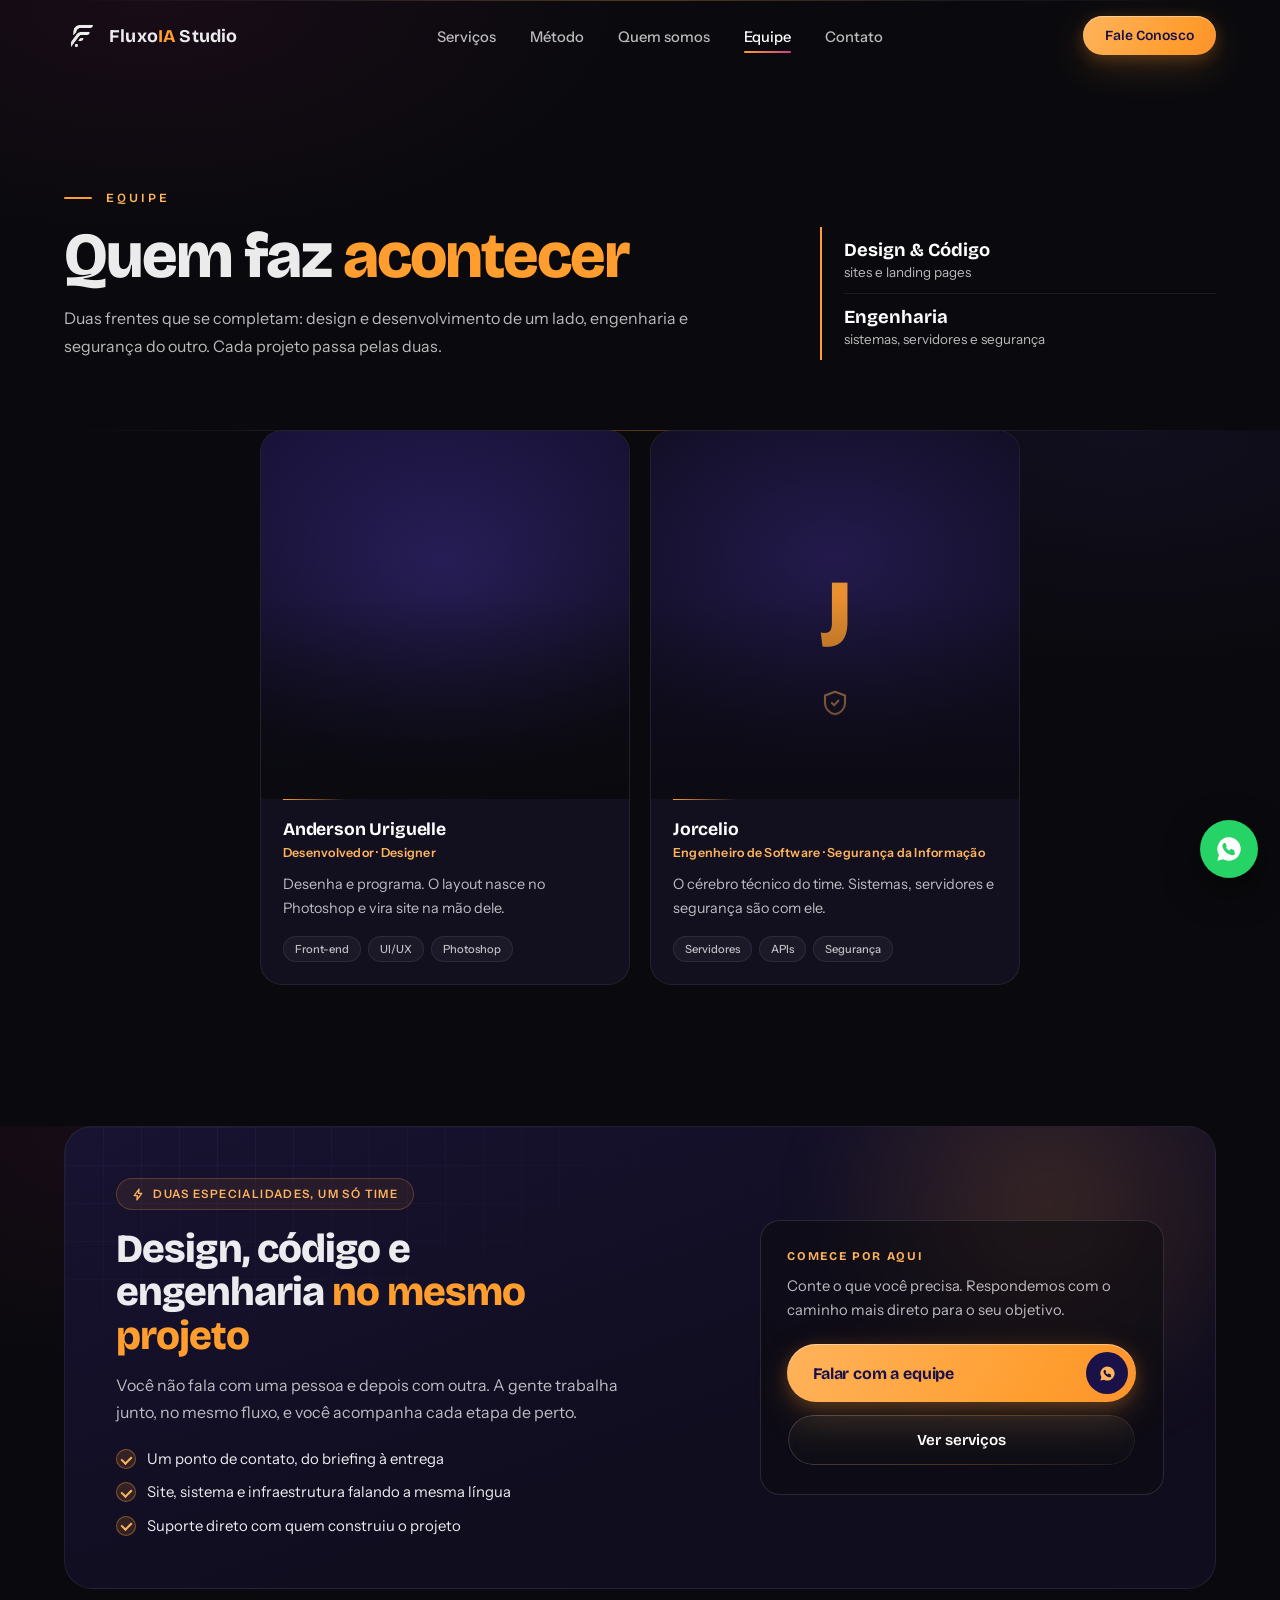
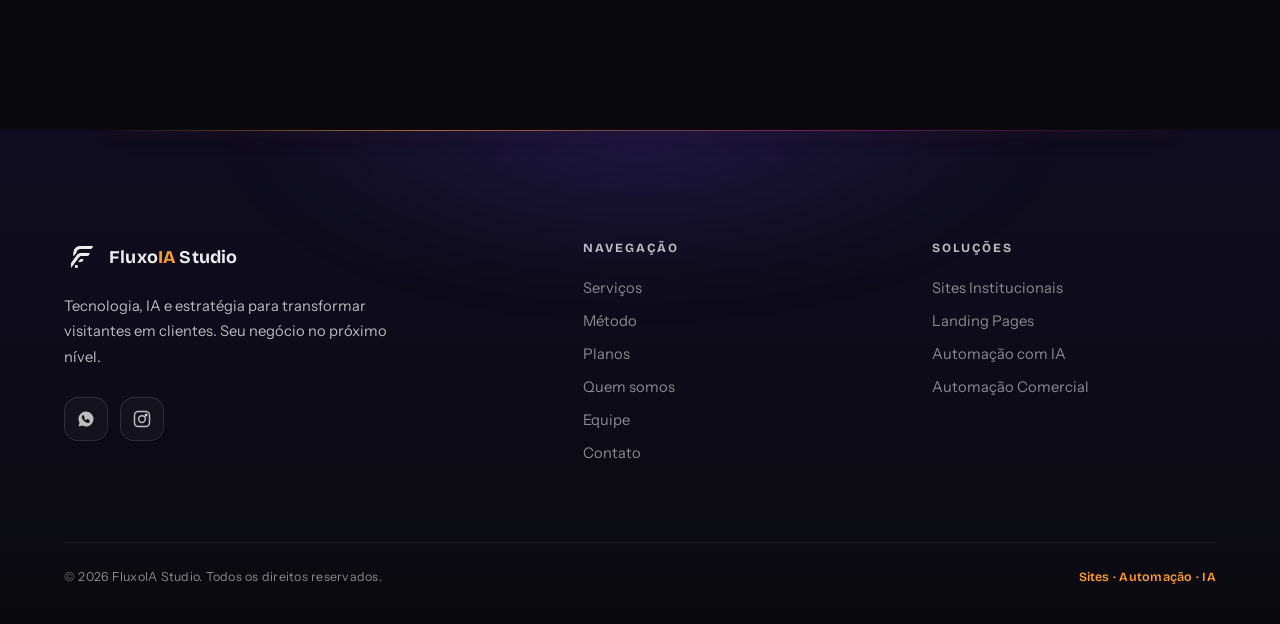
==== commit 5319c47f: "Remove a Ana da pagina de equipe O time na pagina passa a ser Anderson e Jorcelio:  - Card da Ana re" ====
--- a/equipe.html
+++ b/equipe.html
@@ -4,11 +4,9 @@
 <meta charset="UTF-8">
 <meta name="viewport" content="width=device-width, initial-scale=1.0">
 <title>Equipe — FluxoIA Studio</title>
-<meta name="description" content="Conheça o time da FluxoIA Studio: desenvolvimento, design, engenharia de software, segurança da informação, social media e fotografia.">
+<meta name="description" content="Conheça o time da FluxoIA Studio: desenvolvimento, design, engenharia de software e segurança da informação.">
 <meta name="theme-color" content="#1a1149">
-<link rel="icon" href="/favicon.ico" sizes="any">
 <link rel="icon" type="image/png" href="img/logo-dark.png">
-<link rel="apple-touch-icon" href="img/apple-touch-icon.png">
 <link rel="preconnect" href="https://fonts.googleapis.com">
 <link rel="preconnect" href="https://fonts.gstatic.com" crossorigin>
 <link href="https://fonts.googleapis.com/css2?family=Bricolage+Grotesque:opsz,wght@12..96,500;12..96,600;12..96,700;12..96,800&family=Instrument+Sans:wght@400;500;600&display=swap" rel="stylesheet">
@@ -47,12 +45,11 @@
     <div class="about-hero-copy reveal">
       <div class="kicker">Equipe</div>
       <h1 class="about-hero-title">Quem faz <span class="hl">acontecer</span></h1>
-      <p class="section-sub">Três frentes que se completam: design e desenvolvimento, engenharia e segurança, conteúdo e imagem. Cada projeto passa pelas três.</p>
+      <p class="section-sub">Duas frentes que se completam: design e desenvolvimento de um lado, engenharia e segurança do outro. Cada projeto passa pelas duas.</p>
     </div>
     <div class="about-hero-meta reveal reveal-d1">
       <div class="meta-line"><b>Design &amp; Código</b><span>sites e landing pages</span></div>
       <div class="meta-line"><b>Engenharia</b><span>sistemas, servidores e segurança</span></div>
-      <div class="meta-line"><b>Conteúdo</b><span>social media e produção visual</span></div>
     </div>
   </div>
 </section>
@@ -94,22 +91,6 @@
           </ul>
         </figcaption>
       </figure>
-
-      <figure class="team-card reveal reveal-d2">
-        <div class="team-media">
-          <video class="team-video team-video--alto" autoplay muted loop playsinline preload="metadata"
-                 data-src="img/equipe-ana.mp4"
-                 aria-label="Ana criando conteúdo visual"></video>
-        </div>
-        <figcaption class="team-info">
-          <b>Ana</b>
-          <span class="team-role">Social Media · Fotógrafa</span>
-          <p class="team-bio">Faz a marca aparecer. Fotografa, edita e cuida das redes todo dia.</p>
-          <ul class="team-tags">
-            <li>Conteúdo</li><li>Fotografia</li><li>Social</li>
-          </ul>
-        </figcaption>
-      </figure>
     </div>
   </div>
 </section>
@@ -123,13 +104,13 @@
         <div class="team-cta-copy">
           <span class="team-cta-tag">
             <svg width="13" height="13" viewBox="0 0 24 24" fill="none" stroke="currentColor" stroke-width="2.4" stroke-linecap="round" stroke-linejoin="round" aria-hidden="true"><path d="M13 2 4 14h6l-1 8 9-12h-6l1-8z"/></svg>
-            Três especialidades, um só time
+            Duas especialidades, um só time
           </span>
-          <h2 class="team-cta-title">Design, código e conteúdo <span class="hl">no mesmo projeto</span></h2>
+          <h2 class="team-cta-title">Design, código e engenharia <span class="hl">no mesmo projeto</span></h2>
           <p class="team-cta-text">Você não fala com uma pessoa e depois com outra. A gente trabalha junto, no mesmo fluxo, e você acompanha cada etapa de perto.</p>
           <ul class="team-cta-list">
             <li><span class="cta-chk" aria-hidden="true"></span>Um ponto de contato, do briefing à entrega</li>
-            <li><span class="cta-chk" aria-hidden="true"></span>Site, sistema e conteúdo falando a mesma língua</li>
+            <li><span class="cta-chk" aria-hidden="true"></span>Site, sistema e infraestrutura falando a mesma língua</li>
             <li><span class="cta-chk" aria-hidden="true"></span>Suporte direto com quem construiu o projeto</li>
           </ul>
         </div>
--- a/styles.css
+++ b/styles.css
@@ -241,10 +241,34 @@
 }
 @keyframes btnIn{from{opacity:0;transform:translateY(14px) scale(.96)}}
 .btn-ghost{
-  background:rgba(255,255,255,.03);color:var(--white);
-  border:1px solid var(--border-strong);backdrop-filter:blur(8px);
-}
-.btn-ghost:hover{border-color:rgba(255,157,46,.6);color:var(--orange-400);background:rgba(255,157,46,.06);transform:translateY(-2px)}
+  color:var(--white);
+  background:linear-gradient(180deg,rgba(255,255,255,.055),rgba(255,255,255,.012));
+  border:1px solid transparent;background-clip:padding-box;
+  -webkit-backdrop-filter:blur(10px);backdrop-filter:blur(10px);
+}
+/* hairline em gradiente no lugar da borda chapada */
+.btn-ghost::before{
+  content:'';position:absolute;inset:0;border-radius:inherit;padding:1px;pointer-events:none;
+  background:linear-gradient(120deg,rgba(255,255,255,.2),rgba(255,157,46,.26) 55%,rgba(255,255,255,.07));
+  -webkit-mask:linear-gradient(#000 0 0) content-box,linear-gradient(#000 0 0);
+  -webkit-mask-composite:xor;mask:linear-gradient(#000 0 0) content-box,linear-gradient(#000 0 0);
+  mask-composite:exclude;
+  transition:background var(--dur) var(--ease-out);
+}
+.btn-ghost:hover{
+  color:var(--orange-400);transform:translateY(-2px);
+  background:linear-gradient(180deg,rgba(255,157,46,.11),rgba(255,157,46,.025));
+}
+.btn-ghost:hover::before{background:linear-gradient(120deg,rgba(255,157,46,.75),rgba(201,63,139,.45) 60%,rgba(255,157,46,.28))}
+/* secundário da hero: rótulo + seta em disco que desce no hover */
+.btn-ver{gap:14px;padding-right:12px}
+.btn-ver-icon{
+  width:27px;height:27px;border-radius:50%;flex:none;
+  display:flex;align-items:center;justify-content:center;
+  border:1px solid var(--border-strong);color:var(--orange-400);
+  transition:transform var(--dur) var(--ease-out),border-color var(--dur-fast),background var(--dur-fast);
+}
+.btn-ver:hover .btn-ver-icon{transform:translateY(3px);border-color:rgba(255,157,46,.55);background:rgba(255,157,46,.12)}
 .btn-sm{padding:11px 22px;font-size:.87rem}
 /* ripple */
 .btn .ripple{
@@ -260,18 +284,45 @@
 #hero{
   position:relative;min-height:100svh;display:flex;align-items:center;overflow:hidden;padding:150px 0 90px;
   background:
-    radial-gradient(1000px 560px at 72% -12%, rgba(61,44,135,.42), transparent 62%),
-    radial-gradient(760px 480px at -8% 88%, rgba(26,17,73,.65), transparent 60%);
-}
-/* grade tech futurista */
+    /* núcleo de luz atrás do celular */
+    radial-gradient(1000px 600px at 76% -12%, rgba(96,70,205,.5), transparent 62%),
+    /* segundo foco magenta, mais baixo, cria profundidade no canto direito */
+    radial-gradient(720px 480px at 98% 40%, rgba(155,30,99,.2), transparent 66%),
+    /* brasa laranja discreta, do lado do texto */
+    radial-gradient(640px 440px at 0% 24%, rgba(255,157,46,.13), transparent 64%),
+    /* base fria, ancorando o rodapé da seção */
+    radial-gradient(1000px 560px at -8% 100%, rgba(26,17,73,.72), transparent 62%),
+    linear-gradient(180deg, var(--plum-950) 0%, #0c0a18 54%, var(--plum-950) 100%);
+}
+/* grade técnica em duas escalas: malha fina + linha mestra a cada 5 quadros */
 #hero::before{
   content:'';position:absolute;inset:0;z-index:0;pointer-events:none;
   background-image:
-    linear-gradient(rgba(106,85,201,.09) 1px,transparent 1px),
-    linear-gradient(90deg,rgba(106,85,201,.09) 1px,transparent 1px);
-  background-size:46px 46px;
-  -webkit-mask-image:radial-gradient(ellipse 85% 75% at 62% 18%,#000,transparent 78%);
-  mask-image:radial-gradient(ellipse 85% 75% at 62% 18%,#000,transparent 78%);
+    linear-gradient(rgba(106,85,201,.055) 1px,transparent 1px),
+    linear-gradient(90deg,rgba(106,85,201,.055) 1px,transparent 1px),
+    linear-gradient(rgba(106,85,201,.115) 1px,transparent 1px),
+    linear-gradient(90deg,rgba(106,85,201,.115) 1px,transparent 1px);
+  background-size:24px 24px,24px 24px,120px 120px,120px 120px;
+  -webkit-mask-image:radial-gradient(ellipse 88% 78% at 62% 16%,#000,transparent 76%);
+  mask-image:radial-gradient(ellipse 88% 78% at 62% 16%,#000,transparent 76%);
+}
+/* feixe de luz que atravessa a seção devagar, indo e voltando */
+#hero::after{
+  content:'';position:absolute;inset:-25% -34%;z-index:0;pointer-events:none;
+  background:linear-gradient(104deg,
+    transparent 40%,
+    rgba(255,255,255,.035) 47%,
+    rgba(255,157,46,.06) 50%,
+    rgba(155,30,99,.045) 53%,
+    transparent 60%);
+  animation:heroSweep 20s ease-in-out infinite alternate;
+}
+@keyframes heroSweep{from{transform:translateX(-22%)}to{transform:translateX(22%)}}
+/* grão fino: tira o aspecto plástico dos gradientes */
+.hero-fx{
+  position:absolute;inset:0;z-index:1;pointer-events:none;
+  opacity:.055;mix-blend-mode:overlay;
+  background-image:url("data:image/svg+xml;utf8,<svg xmlns='http://www.w3.org/2000/svg' width='160' height='160'><filter id='n'><feTurbulence type='fractalNoise' baseFrequency='.82' numOctaves='3' stitchTiles='stitch'/></filter><rect width='160' height='160' filter='url(%23n)'/></svg>");
 }
 #techCanvas{position:absolute;inset:0;width:100%;height:100%;pointer-events:none;z-index:0}
 
@@ -316,23 +367,51 @@
 .hero-sub{margin-top:24px;font-size:1.06rem;color:var(--text-muted);line-height:1.75;max-width:52ch}
 
 /* barra de estatísticas em vidro */
+/* stats: trio compacto, sem caixa pesada */
 .hero-stats{
-  grid-area:auto;display:inline-flex;gap:clamp(20px,3vw,40px);margin-top:36px;flex-wrap:wrap;align-items:center;
-  background:linear-gradient(160deg,rgba(61,44,135,.22),rgba(16,13,33,.4));
-  border:1px solid var(--border-strong);border-radius:20px;
-  padding:20px clamp(22px,3vw,34px);backdrop-filter:blur(12px);
-  box-shadow:0 18px 44px rgba(10,10,14,.4),inset 0 1px 0 rgba(255,255,255,.05);
-}
-.hstat{position:relative;padding-right:clamp(20px,3vw,40px)}
-.hstat:not(:last-child)::after{
-  content:'';position:absolute;right:0;top:50%;transform:translateY(-50%);
-  width:1px;height:34px;background:linear-gradient(180deg,transparent,var(--border-strong),transparent);
-}
-.hstat:last-child{padding-right:0}
-.hstat b{display:block;font-family:var(--font-display);font-weight:700;font-size:2rem;line-height:1;color:var(--orange-500)}
-.hstat span{display:block;margin-top:6px;font-size:.78rem;color:var(--text-muted)}
+  grid-area:auto;display:grid;grid-template-columns:repeat(3,auto);
+  gap:clamp(18px,3vw,38px);margin-top:34px;justify-content:start;align-items:start;
+}
+.hstat{
+  position:relative;padding-left:14px;
+}
+/* fio de acento no início de cada número */
+.hstat::before{
+  content:'';position:absolute;left:0;top:4px;bottom:4px;width:2px;border-radius:2px;
+  background:linear-gradient(180deg,var(--orange-500),rgba(255,157,46,.15));
+}
+.hstat:nth-child(2)::before{background:linear-gradient(180deg,var(--magenta-400),rgba(201,63,139,.15))}
+.hstat:nth-child(3)::before{background:linear-gradient(180deg,var(--blue-500),rgba(106,85,201,.15))}
+.hstat b{
+  display:block;font-family:var(--font-display);font-weight:800;
+  font-size:clamp(1.7rem,2.6vw,2.1rem);line-height:1;letter-spacing:-.02em;color:var(--white);
+}
+.hstat span{display:block;margin-top:6px;font-size:.76rem;color:var(--text-muted);line-height:1.35;max-width:14ch}
 
 .btn-glow{position:relative;display:inline-flex;border-radius:99px}
+
+/* ---------- CTA principal: rótulo em duas linhas + pastilha do ícone ---------- */
+.btn-cta{
+  padding:10px 10px 10px 26px;gap:20px;
+  justify-content:space-between;text-align:left;
+  box-shadow:0 6px 20px rgba(255,157,46,.24),0 16px 44px rgba(255,157,46,.16),inset 0 1px 0 rgba(255,255,255,.42);
+}
+.btn-cta-text{display:flex;flex-direction:column;gap:1px;line-height:1.15}
+.btn-cta-text b{font-family:var(--font-display);font-weight:700;font-size:1.02rem;letter-spacing:-.01em}
+.btn-cta-text small{font-size:.74rem;font-weight:500;opacity:.72}
+.btn-cta-icon{
+  flex:none;width:44px;height:44px;border-radius:99px;
+  display:flex;align-items:center;justify-content:center;
+  background:var(--blue-900);color:var(--orange-400);
+  transition:transform var(--dur) var(--ease-out);
+}
+.btn-cta:hover{
+  transform:translateY(-3px);
+  box-shadow:0 10px 26px rgba(255,157,46,.34),0 22px 60px rgba(255,157,46,.22),inset 0 1px 0 rgba(255,255,255,.42);
+}
+.btn-cta:hover .btn-cta-icon{transform:translateX(4px)}
+.btn-cta:active .btn-cta-icon{transform:translateX(1px) scale(.94)}
+.btn-lg{padding:18px 32px;font-size:1rem}
 
 /* indicador de scroll */
 .hero-scroll{
@@ -352,10 +431,14 @@
 @keyframes scrollFade{from{opacity:0;transform:translate(-50%,10px)}}
 @media (max-width:980px){.hero-scroll{display:none}}
 @media (max-width:560px){
-  .hero-stats{flex-direction:column;align-items:stretch;gap:0;width:100%;max-width:340px;padding:6px 26px}
-  .hstat{padding:16px 0;text-align:center}
-  .hstat:not(:last-child)::after{top:auto;bottom:0;right:auto;left:0;transform:none;width:100%;height:1px;background:linear-gradient(90deg,transparent,var(--border-strong),transparent)}
-  .hstat b{font-size:1.8rem}
+  /* trio continua lado a lado no celular, só mais compacto */
+  .hero-stats{gap:14px;justify-content:center;width:100%}
+  .hstat{padding-left:10px}
+  .hstat b{font-size:1.35rem}
+  .hstat span{font-size:.68rem;max-width:11ch}
+  /* CTA ocupa a largura toda e fica confortável para o dedo */
+  .btn-cta{width:100%;max-width:340px}
+  .hero-ctas .btn-ghost{width:100%;max-width:340px;justify-content:center}
 }
 
 .hero-phone{
@@ -409,23 +492,61 @@
     radial-gradient(ellipse 46% 34% at 50% 78%,rgba(61,44,135,.5),transparent 70%),
     linear-gradient(180deg,transparent,rgba(10,10,14,.92) 74%);
 }
+/* chips flutuantes: cartões técnicos com hairline em gradiente */
 .hero-chip{
-  position:absolute;z-index:4;
-  background:rgba(16,13,33,.72);border:1px solid var(--border-strong);border-radius:16px;
-  backdrop-filter:blur(14px);box-shadow:0 16px 40px rgba(0,0,0,.5),inset 0 1px 0 rgba(255,255,255,.07);
-  padding:13px 17px;display:flex;align-items:center;gap:11px;
-  font-size:.83rem;font-weight:600;font-family:var(--font-display);color:var(--white);
+  position:absolute;z-index:4;max-width:min(268px,88%);
+  display:flex;align-items:flex-start;gap:12px;
+  padding:13px 17px 14px 13px;border-radius:15px;
+  background:linear-gradient(152deg,rgba(24,19,52,.94),rgba(12,10,24,.9));
+  border:1px solid transparent;background-clip:padding-box;
+  -webkit-backdrop-filter:blur(16px) saturate(150%);backdrop-filter:blur(16px) saturate(150%);
+  box-shadow:0 22px 54px rgba(0,0,0,.55),inset 0 1px 0 rgba(255,255,255,.06);
+  font-family:var(--font-display);color:var(--white);
   animation:chipFloat 7s ease-in-out infinite;
 }
+.hero-chip::before{
+  content:'';position:absolute;inset:0;border-radius:inherit;padding:1px;pointer-events:none;
+  background:linear-gradient(140deg,rgba(255,157,46,.5),rgba(155,30,99,.28) 46%,transparent 76%);
+  -webkit-mask:linear-gradient(#000 0 0) content-box,linear-gradient(#000 0 0);
+  -webkit-mask-composite:xor;mask:linear-gradient(#000 0 0) content-box,linear-gradient(#000 0 0);
+  mask-composite:exclude;
+}
+.chip-2::before{background:linear-gradient(140deg,rgba(201,63,139,.5),rgba(106,85,201,.28) 46%,transparent 76%)}
 .chip-2{animation-delay:-3.5s}
 @keyframes chipFloat{
   0%,100%{transform:translateY(0)}
   50%{transform:translateY(-7px)}
 }
-.hero-chip small{display:block;font-family:var(--font-body);font-weight:400;color:var(--text-faint);font-size:.72rem}
-.chip-icon{width:36px;height:36px;border-radius:11px;display:flex;align-items:center;justify-content:center;flex:none}
-.chip-1{top:7%;right:0}
-.chip-2{bottom:9%;left:0}
+.chip-icon{
+  position:relative;width:38px;height:38px;border-radius:12px;flex:none;
+  display:flex;align-items:center;justify-content:center;
+}
+.chip-icon::after{content:'';position:absolute;inset:0;border-radius:inherit;border:1px solid rgba(255,255,255,.09)}
+.chip-icon--orange{background:rgba(255,157,46,.14);color:var(--orange-400)}
+.chip-icon--magenta{background:rgba(155,30,99,.24);color:var(--magenta-400)}
+.chip-copy{min-width:0}
+.chip-kicker{
+  display:flex;align-items:center;gap:6px;font-style:normal;
+  font-size:.58rem;font-weight:700;letter-spacing:.18em;text-transform:uppercase;
+  color:var(--orange-400);
+}
+.chip-2 .chip-kicker{color:#e37fb6}
+.hero-chip b{display:block;margin-top:4px;font-size:.9rem;font-weight:700;letter-spacing:-.01em;line-height:1.25}
+.hero-chip small{
+  display:block;margin-top:3px;font-family:var(--font-body);font-weight:400;
+  color:var(--text-faint);font-size:.71rem;line-height:1.45;
+}
+/* ponto "no ar" do chip de atendimento */
+.chip-live{
+  width:6px;height:6px;border-radius:50%;background:#3ad07f;flex:none;
+  animation:livePulse 2.2s ease-in-out infinite;
+}
+@keyframes livePulse{
+  0%,100%{box-shadow:0 0 0 0 rgba(58,208,127,.5)}
+  50%{box-shadow:0 0 0 5px rgba(58,208,127,0)}
+}
+.chip-1{top:5%;right:0}
+.chip-2{bottom:8%;left:0}
 
 /* ==========================================================================
    TICKER (faixa de serviços em pills de vidro)
@@ -941,39 +1062,6 @@
 }
 
 /* ==========================================================================
-   PÁGINA 404
-   ========================================================================== */
-.erro-page{
-  min-height:100svh;display:flex;align-items:center;padding:140px 0 80px;
-  background:
-    radial-gradient(900px 500px at 70% -10%,rgba(61,44,135,.34),transparent 64%),
-    radial-gradient(700px 440px at -5% 90%,rgba(155,30,99,.14),transparent 62%);
-}
-.erro-box{max-width:640px}
-.erro-code{
-  display:block;font-family:var(--font-display);font-weight:800;
-  font-size:clamp(4.5rem,14vw,9rem);line-height:.9;letter-spacing:-.04em;
-  color:var(--orange-500);opacity:.22;
-}
-.erro-title{
-  font-family:var(--font-display);font-weight:800;letter-spacing:-.03em;line-height:1.06;
-  font-size:clamp(2rem,5vw,3.2rem);margin-top:-8px;
-}
-.erro-text{margin-top:16px;color:var(--text-muted);line-height:1.7;font-size:1.05rem;max-width:46ch}
-.erro-ctas{margin-top:30px}
-.erro-links{
-  list-style:none;display:flex;flex-wrap:wrap;gap:10px;
-  margin-top:40px;padding-top:24px;border-top:1px solid var(--border);
-}
-.erro-links a{
-  display:inline-block;text-decoration:none;font-size:.86rem;color:var(--text-muted);
-  background:rgba(255,255,255,.04);border:1px solid var(--border);
-  border-radius:99px;padding:8px 16px;
-  transition:color var(--dur-fast),border-color var(--dur-fast);
-}
-.erro-links a:hover{color:var(--orange-400);border-color:rgba(255,157,46,.4)}
-
-/* ==========================================================================
    FLUTUANTE WHATSAPP
    ========================================================================== */
 #floatWa{
@@ -995,7 +1083,7 @@
 }
 
 /* ---------- equipe ---------- */
-.team-grid{display:grid;grid-template-columns:repeat(3,1fr);gap:20px}
+.team-grid{display:grid;grid-template-columns:repeat(2,1fr);gap:20px;max-width:760px;margin-inline:auto}
 .team-card{
   margin:0;position:relative;overflow:hidden;
   border-radius:22px;border:1px solid var(--card-border);background:var(--card-bg);
@@ -1014,7 +1102,6 @@
 }
 .team-video{background:transparent}
 /* enquadra mais alto no vídeo, para a cabeça caber inteira no quadrado */
-.team-video--alto{object-position:center 18%}
 .team-video{
   width:100%;height:100%;object-fit:cover;display:block;
   filter:saturate(.9) contrast(1.03);
@@ -1187,6 +1274,12 @@
   gap:clamp(24px,4vw,52px);
 }
 .story-cols p{color:var(--text-muted);line-height:1.85;font-size:.98rem}
+/* frase de fecho da história, destacada por um fio lateral */
+.story-fecho{
+  margin:34px 0 0;padding:16px 0 16px 22px;max-width:72ch;
+  border-left:2px solid rgba(255,157,46,.55);
+  color:var(--text);font-size:1.02rem;line-height:1.7;
+}
 /* fio de abertura sobre o texto */
 .story::before{
   content:'';display:block;width:52px;height:2px;border-radius:2px;
@@ -1281,8 +1374,69 @@
 .tl-card h3{font-size:1.12rem;margin-bottom:7px;letter-spacing:-.01em}
 .tl-card p{color:var(--text-muted);font-size:.94rem;line-height:1.65}
 
+/* especialidades */
+.esp-grid{display:grid;grid-template-columns:repeat(3,1fr);gap:18px}
+.esp-card{
+  position:relative;background:var(--card-bg);border:1px solid var(--card-border);
+  border-radius:var(--card-radius);padding:32px 28px;
+  transition:border-color var(--dur),transform var(--dur) var(--ease-out);
+}
+.esp-card:hover{border-color:rgba(255,157,46,.4);transform:translateY(-5px)}
+.esp-num{
+  position:absolute;top:26px;right:28px;
+  font-family:var(--font-display);font-weight:800;font-size:.78rem;letter-spacing:.14em;
+  color:var(--text-faint);
+}
+.esp-icon{
+  width:46px;height:46px;border-radius:13px;display:flex;align-items:center;justify-content:center;
+  background:rgba(255,157,46,.1);border:1px solid rgba(255,157,46,.22);
+  color:var(--orange-400);margin-bottom:20px;
+}
+.esp-card h3{font-size:1.06rem;margin-bottom:9px;letter-spacing:-.01em}
+.esp-card p{color:var(--text-muted);font-size:.93rem;line-height:1.65}
+
+/* fechamento: o futuro */
+.futuro{
+  position:relative;overflow:hidden;isolation:isolate;
+  background:linear-gradient(160deg,#171331,#100d1f 64%);
+  border:1px solid var(--card-border);border-radius:var(--radius-lg);
+  padding:clamp(32px,5vw,60px);
+}
+.futuro::before{
+  content:'';position:absolute;inset:0;z-index:-1;pointer-events:none;
+  background-image:
+    linear-gradient(rgba(106,85,201,.1) 1px,transparent 1px),
+    linear-gradient(90deg,rgba(106,85,201,.1) 1px,transparent 1px);
+  background-size:40px 40px;
+  -webkit-mask-image:radial-gradient(ellipse 70% 80% at 88% 100%,#000,transparent 72%);
+  mask-image:radial-gradient(ellipse 70% 80% at 88% 100%,#000,transparent 72%);
+}
+.futuro-glow{
+  position:absolute;left:-6%;top:-40%;width:520px;height:520px;z-index:-1;pointer-events:none;
+  background:radial-gradient(circle,rgba(255,157,46,.15),transparent 66%);filter:blur(30px);
+}
+.futuro-grid{display:grid;grid-template-columns:1.3fr .8fr;gap:clamp(28px,4vw,56px);align-items:center}
+.futuro-title{
+  font-family:var(--font-display);font-weight:800;letter-spacing:-.025em;line-height:1.1;
+  font-size:clamp(1.6rem,3vw,2.3rem);margin-top:6px;max-width:20ch;
+}
+.futuro-text{margin-top:16px;color:var(--text-muted);line-height:1.75;max-width:52ch}
+.futuro-assinatura{
+  margin-top:22px;padding-top:18px;border-top:1px solid var(--border);
+  font-family:var(--font-display);font-weight:600;color:var(--white);font-size:1rem;
+}
+.futuro-acao{display:flex;flex-direction:column;gap:12px}
+.futuro-acao .btn{width:100%}
+
+@media (max-width:900px){
+  .esp-grid{grid-template-columns:1fr}
+  .futuro-grid{grid-template-columns:1fr;gap:26px}
+  .futuro-title{max-width:none}
+}
+
 /* values */
 .values-grid{display:grid;grid-template-columns:repeat(3,1fr);gap:18px;margin-bottom:var(--space-8)}
+.values-grid--4{grid-template-columns:repeat(2,1fr)}
 .value-card{
   background:var(--card-bg);border:1px solid var(--card-border);border-radius:var(--card-radius);
   padding:32px 28px;transition:border-color var(--dur),transform var(--dur) var(--ease-out);
@@ -1353,8 +1507,7 @@
   .hero-grid{row-gap:22px}
   .hero-badge{margin-bottom:18px}
   .hero-sub{margin-top:16px;font-size:1rem}
-  .hero-stats{margin-top:24px;padding:4px 22px}
-  .hstat{padding:14px 0}
+  .hero-stats{margin-top:24px}
   .hero-ctas{margin-top:22px;gap:12px}
   .services-grid,.quotes-grid,.pricing-grid,.stats-grid,.values-grid{gap:14px}
   .service-card{padding:26px 22px}
@@ -1391,8 +1544,12 @@
   .step:hover .step-dot{transform:translateX(-50%) scale(1.25)}
   .step-body{padding-top:0}
   .step p{max-width:none}
-  .chip-1{top:4%;right:-4px}
-  .chip-2{bottom:6%;left:-4px}
+  .hero-chip{max-width:min(214px,92%);gap:10px;padding:11px 14px 12px 11px;border-radius:13px}
+  .chip-icon{width:33px;height:33px;border-radius:10px}
+  .hero-chip b{font-size:.83rem}
+  .hero-chip small{font-size:.67rem}
+  .chip-1{top:3%;right:-4px}
+  .chip-2{bottom:5%;left:-4px}
   .blob{filter:blur(70px)}
   .ticker{padding:14px 0}
   .ticker-item{font-size:.8rem;padding:9px 16px}
@@ -1421,6 +1578,6 @@
     animation-iteration-count:1!important;
     transition-duration:.001s!important;
   }
-  .blob,.ticker-track,.scene-ring,.hero-phone,.hero-chip,.phone-halo,.visual-scene::after,.btn-glow::before,.scroll-wheel,.qcard,.quem-glow{animation:none!important}
+  .blob,.ticker-track,.scene-ring,.hero-phone,.hero-chip,.phone-halo,.visual-scene::after,.btn-glow::before,.scroll-wheel,.qcard,.quem-glow,#hero::after,.chip-live{animation:none!important}
   #cursorGlow,#scrollProgress{display:none}
 }
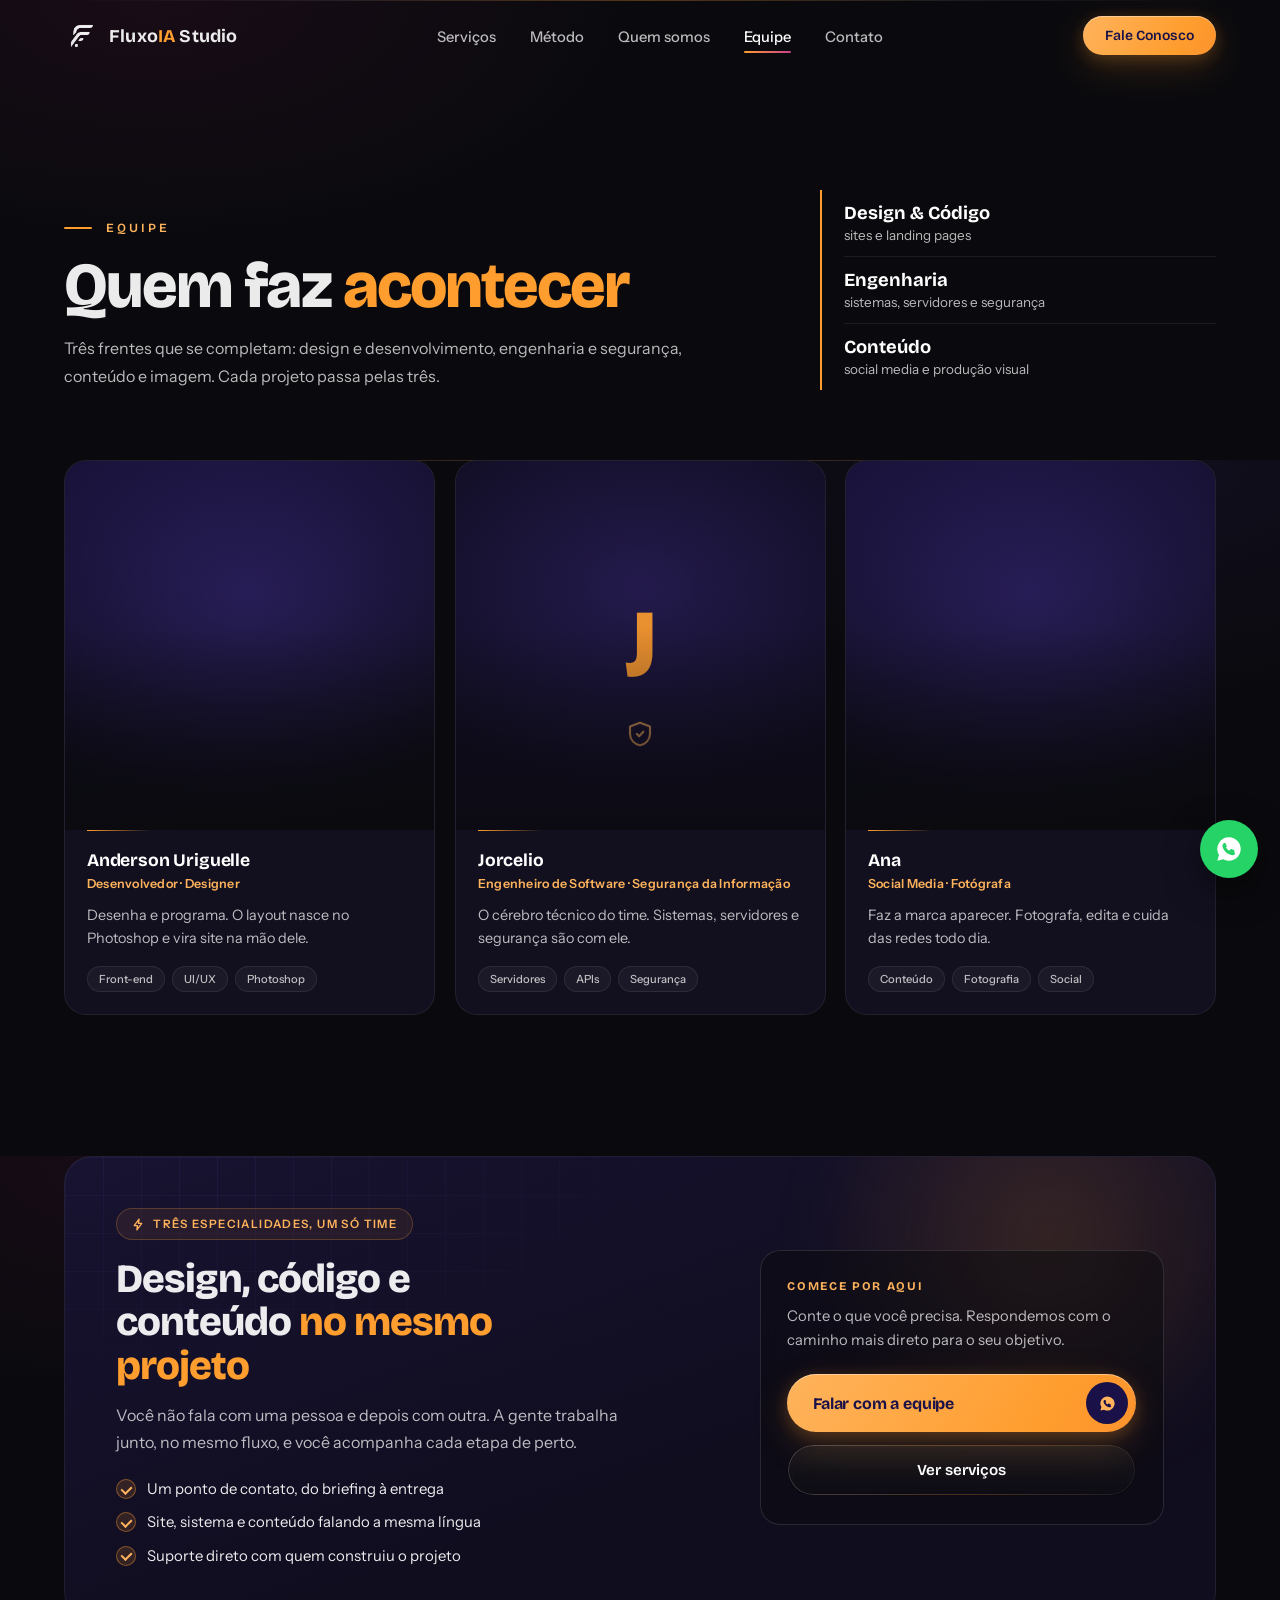
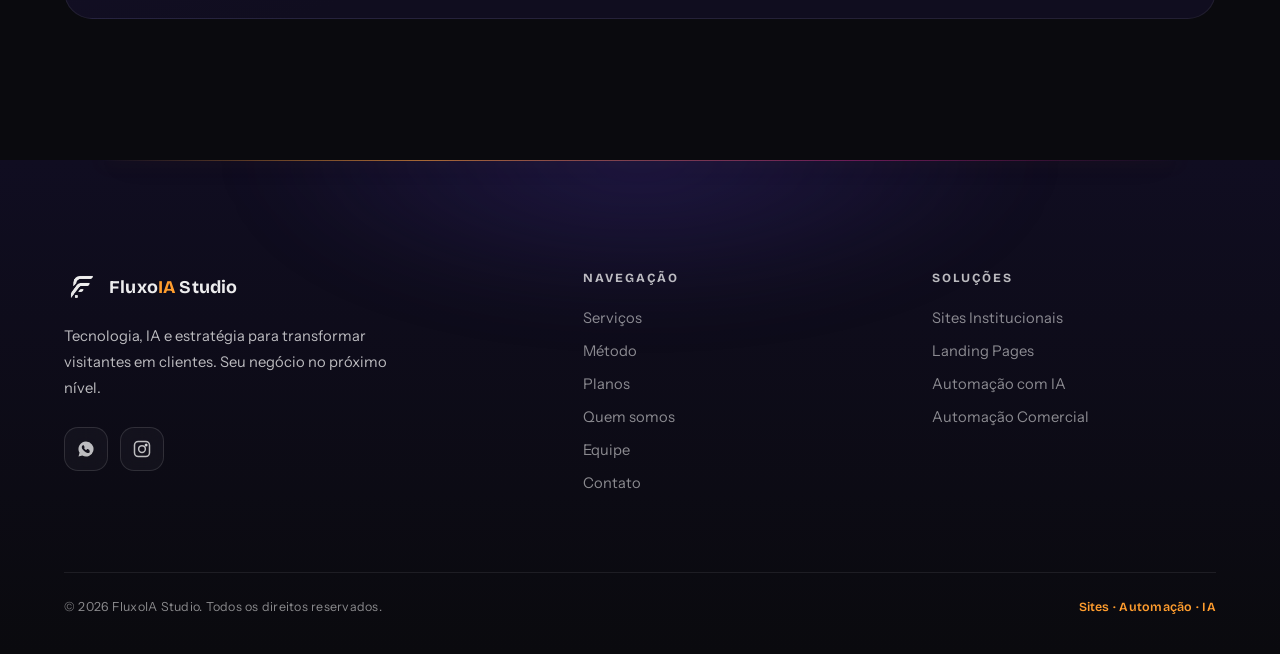
==== commit b59ded9e: "Revert "Remove a Ana da pagina de equipe" This reverts commit 5319c47f234c02797d925e229ad040d520c4ff" ====
--- a/equipe.html
+++ b/equipe.html
@@ -4,7 +4,7 @@
 <meta charset="UTF-8">
 <meta name="viewport" content="width=device-width, initial-scale=1.0">
 <title>Equipe — FluxoIA Studio</title>
-<meta name="description" content="Conheça o time da FluxoIA Studio: desenvolvimento, design, engenharia de software e segurança da informação.">
+<meta name="description" content="Conheça o time da FluxoIA Studio: desenvolvimento, design, engenharia de software, segurança da informação, social media e fotografia.">
 <meta name="theme-color" content="#1a1149">
 <link rel="icon" type="image/png" href="img/logo-dark.png">
 <link rel="preconnect" href="https://fonts.googleapis.com">
@@ -45,11 +45,12 @@
     <div class="about-hero-copy reveal">
       <div class="kicker">Equipe</div>
       <h1 class="about-hero-title">Quem faz <span class="hl">acontecer</span></h1>
-      <p class="section-sub">Duas frentes que se completam: design e desenvolvimento de um lado, engenharia e segurança do outro. Cada projeto passa pelas duas.</p>
+      <p class="section-sub">Três frentes que se completam: design e desenvolvimento, engenharia e segurança, conteúdo e imagem. Cada projeto passa pelas três.</p>
     </div>
     <div class="about-hero-meta reveal reveal-d1">
       <div class="meta-line"><b>Design &amp; Código</b><span>sites e landing pages</span></div>
       <div class="meta-line"><b>Engenharia</b><span>sistemas, servidores e segurança</span></div>
+      <div class="meta-line"><b>Conteúdo</b><span>social media e produção visual</span></div>
     </div>
   </div>
 </section>
@@ -91,6 +92,22 @@
           </ul>
         </figcaption>
       </figure>
+
+      <figure class="team-card reveal reveal-d2">
+        <div class="team-media">
+          <video class="team-video team-video--alto" autoplay muted loop playsinline preload="metadata"
+                 data-src="img/equipe-ana.mp4"
+                 aria-label="Ana criando conteúdo visual"></video>
+        </div>
+        <figcaption class="team-info">
+          <b>Ana</b>
+          <span class="team-role">Social Media · Fotógrafa</span>
+          <p class="team-bio">Faz a marca aparecer. Fotografa, edita e cuida das redes todo dia.</p>
+          <ul class="team-tags">
+            <li>Conteúdo</li><li>Fotografia</li><li>Social</li>
+          </ul>
+        </figcaption>
+      </figure>
     </div>
   </div>
 </section>
@@ -104,13 +121,13 @@
         <div class="team-cta-copy">
           <span class="team-cta-tag">
             <svg width="13" height="13" viewBox="0 0 24 24" fill="none" stroke="currentColor" stroke-width="2.4" stroke-linecap="round" stroke-linejoin="round" aria-hidden="true"><path d="M13 2 4 14h6l-1 8 9-12h-6l1-8z"/></svg>
-            Duas especialidades, um só time
+            Três especialidades, um só time
           </span>
-          <h2 class="team-cta-title">Design, código e engenharia <span class="hl">no mesmo projeto</span></h2>
+          <h2 class="team-cta-title">Design, código e conteúdo <span class="hl">no mesmo projeto</span></h2>
           <p class="team-cta-text">Você não fala com uma pessoa e depois com outra. A gente trabalha junto, no mesmo fluxo, e você acompanha cada etapa de perto.</p>
           <ul class="team-cta-list">
             <li><span class="cta-chk" aria-hidden="true"></span>Um ponto de contato, do briefing à entrega</li>
-            <li><span class="cta-chk" aria-hidden="true"></span>Site, sistema e infraestrutura falando a mesma língua</li>
+            <li><span class="cta-chk" aria-hidden="true"></span>Site, sistema e conteúdo falando a mesma língua</li>
             <li><span class="cta-chk" aria-hidden="true"></span>Suporte direto com quem construiu o projeto</li>
           </ul>
         </div>
--- a/styles.css
+++ b/styles.css
@@ -1083,7 +1083,7 @@
 }
 
 /* ---------- equipe ---------- */
-.team-grid{display:grid;grid-template-columns:repeat(2,1fr);gap:20px;max-width:760px;margin-inline:auto}
+.team-grid{display:grid;grid-template-columns:repeat(3,1fr);gap:20px}
 .team-card{
   margin:0;position:relative;overflow:hidden;
   border-radius:22px;border:1px solid var(--card-border);background:var(--card-bg);
@@ -1102,6 +1102,7 @@
 }
 .team-video{background:transparent}
 /* enquadra mais alto no vídeo, para a cabeça caber inteira no quadrado */
+.team-video--alto{object-position:center 18%}
 .team-video{
   width:100%;height:100%;object-fit:cover;display:block;
   filter:saturate(.9) contrast(1.03);
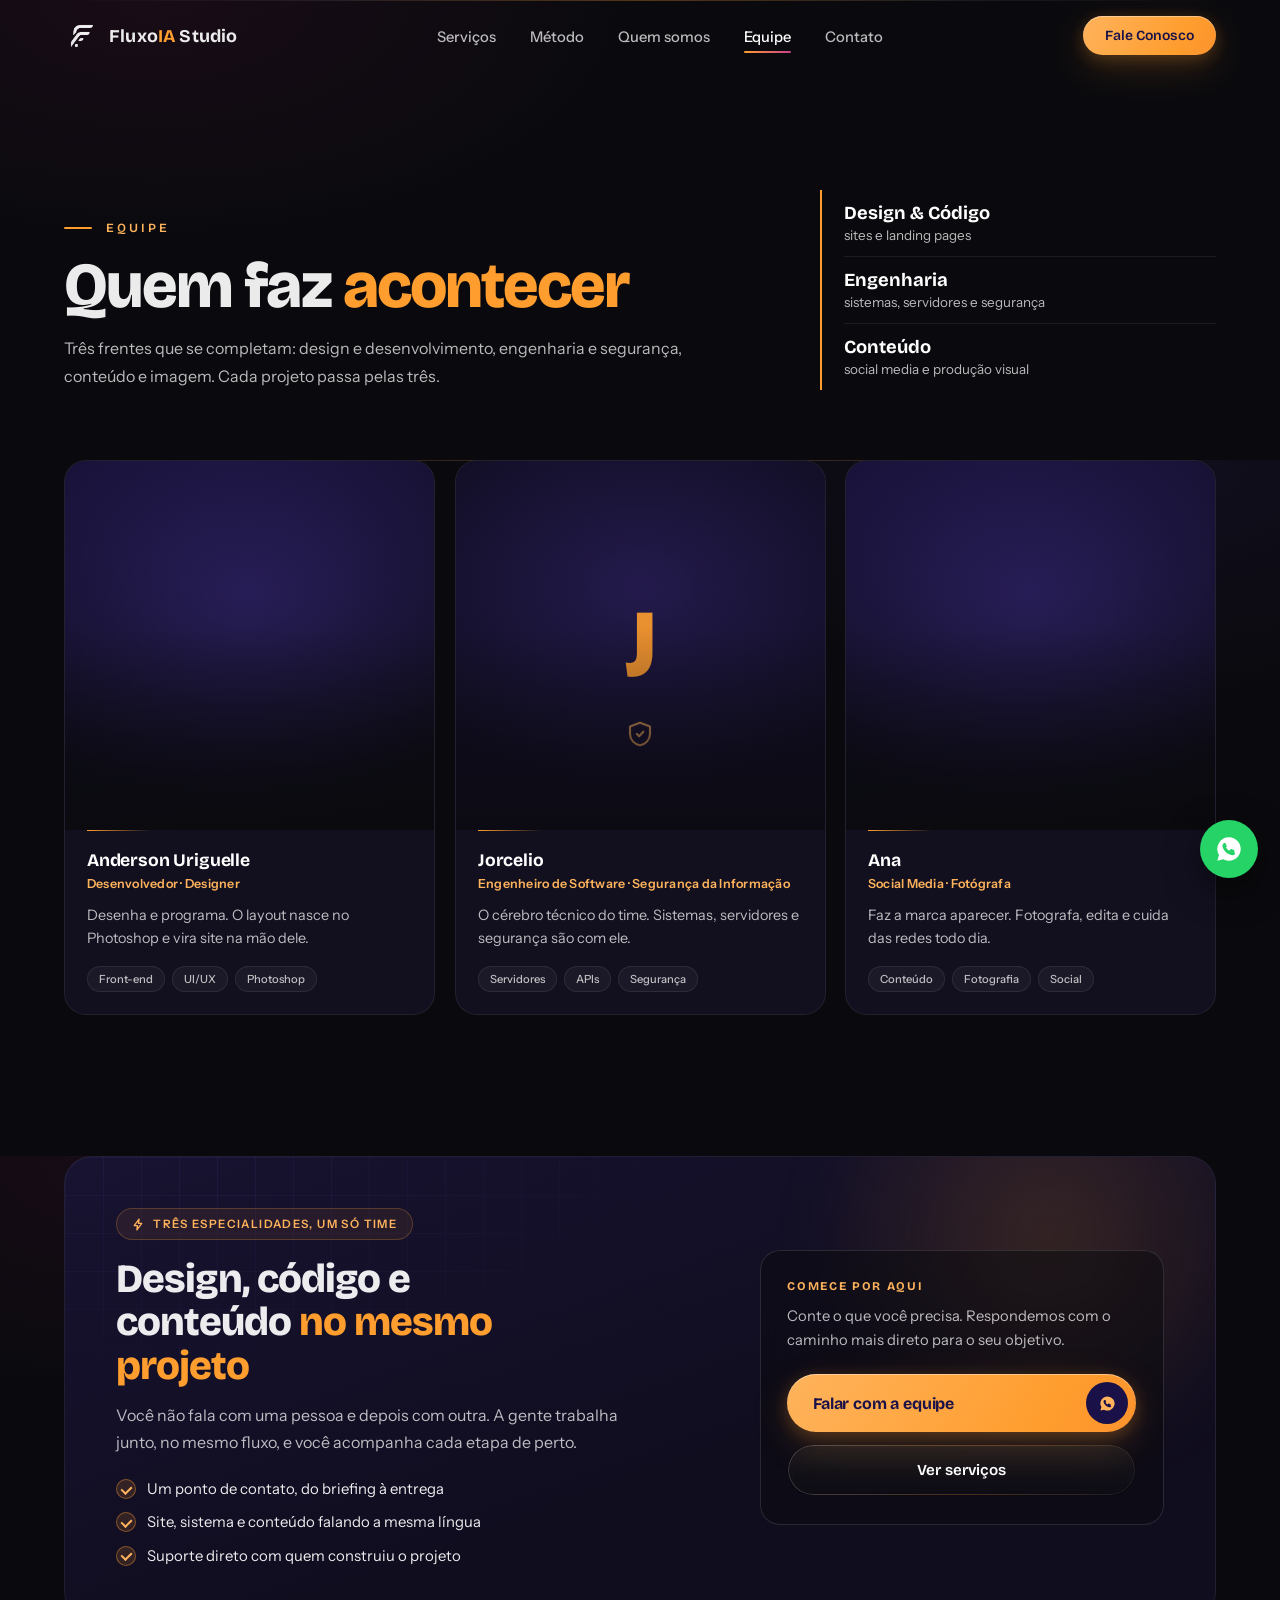
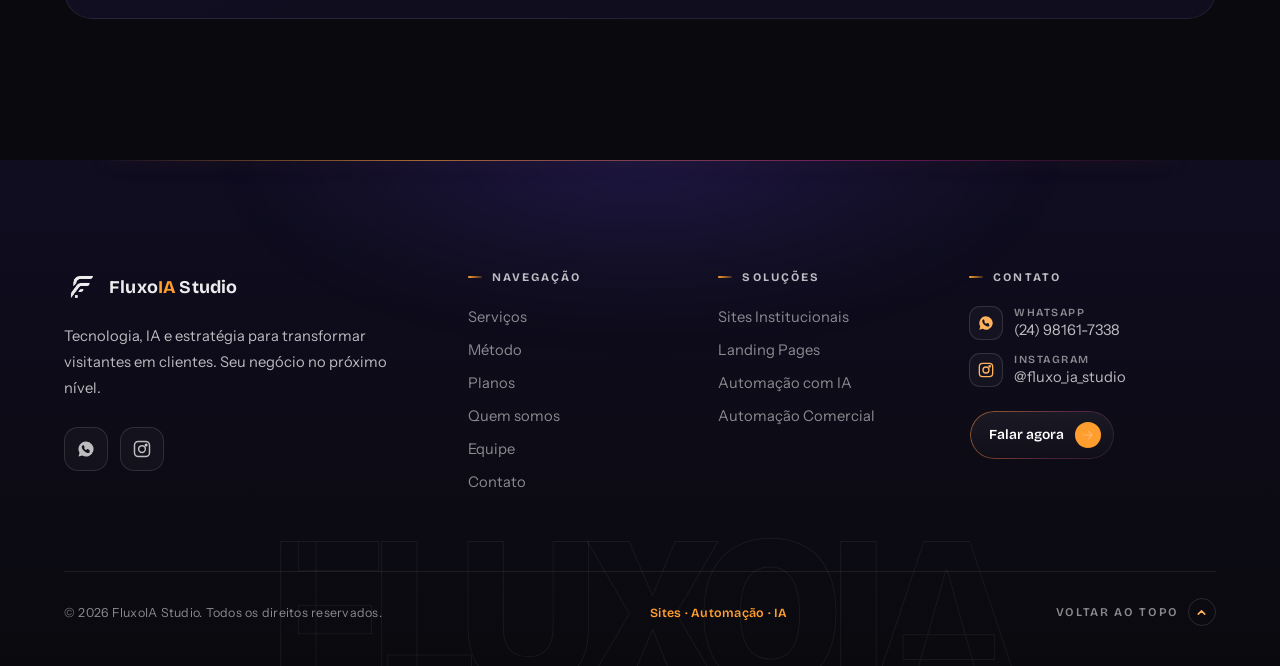
==== commit e1561e43: "Troca a rede de pontos por trilhos de dados e refaz ticker e rodape Fundo da hero: - Sai a rede de p" ====
--- a/equipe.html
+++ b/equipe.html
@@ -190,12 +190,35 @@
           <li><a href="/#servicos">Automação Comercial</a></li>
         </ul>
       </nav>
+      <div class="footer-col footer-contact">
+        <h5>Contato</h5>
+        <ul>
+          <li>
+            <a class="fc-canal" href="https://wa.me/5524981617338" target="_blank" rel="noopener">
+              <span class="fc-icon" aria-hidden="true"><svg width="16" height="16" viewBox="0 0 24 24" fill="currentColor"><path d="M12 2a10 10 0 0 0-8.6 15.1L2 22l5.1-1.3A10 10 0 1 0 12 2zm5.3 14.1c-.2.6-1.3 1.2-1.8 1.2-.5.1-1 .2-3.3-.7-2.8-1.1-4.6-4-4.7-4.2-.1-.2-1.1-1.5-1.1-2.9s.7-2 1-2.3c.2-.3.5-.3.7-.3h.5c.2 0 .4 0 .6.5s.8 1.9.8 2c.1.1.1.3 0 .5-.3.6-.6.7-.4 1 .6 1 1.3 1.7 2.2 2.3.3.2.5.2.7 0l.9-1.1c.2-.3.4-.2.7-.1l2 .9c.3.2.5.2.6.4 0 .1 0 .7-.2 1.3z"/></svg></span>
+              <span><em>WhatsApp</em>(24) 98161-7338</span>
+            </a>
+          </li>
+          <li>
+            <a class="fc-canal" href="https://www.instagram.com/fluxo_ia_studio/" target="_blank" rel="noopener">
+              <span class="fc-icon" aria-hidden="true"><svg width="16" height="16" viewBox="0 0 24 24" fill="none" stroke="currentColor" stroke-width="2"><rect x="2" y="2" width="20" height="20" rx="5"/><circle cx="12" cy="12" r="4.5"/><circle cx="17.5" cy="6.5" r="1" fill="currentColor"/></svg></span>
+              <span><em>Instagram</em>@fluxo_ia_studio</span>
+            </a>
+          </li>
+        </ul>
+        <a class="footer-cta" href="https://wa.me/5524981617338?text=Ol%C3%A1!%20Quero%20falar%20com%20a%20FluxoIA%20Studio." target="_blank" rel="noopener">
+          Falar agora
+          <i aria-hidden="true"><svg width="14" height="14" viewBox="0 0 24 24" fill="none" stroke="currentColor" stroke-width="2.8" stroke-linecap="round" stroke-linejoin="round"><path d="M5 12h14M13 6l6 6-6 6"/></svg></i>
+        </a>
+      </div>
     </div>
     <div class="footer-bottom">
       <span>© 2026 FluxoIA Studio. Todos os direitos reservados.</span>
       <span class="tagline">Sites · Automação · IA</span>
-    </div>
-  </div>
+      <a class="footer-top" href="#top">Voltar ao topo <i aria-hidden="true"><svg width="13" height="13" viewBox="0 0 24 24" fill="none" stroke="currentColor" stroke-width="2.8" stroke-linecap="round" stroke-linejoin="round"><path d="M18 15l-6-6-6 6"/></svg></i></a>
+    </div>
+  </div>
+  <div class="footer-wordmark" aria-hidden="true">FLUXOIA</div>
 </footer>
 
 <!-- ============ FLOATING WHATSAPP ============ -->
--- a/styles.css
+++ b/styles.css
@@ -551,23 +551,37 @@
 /* ==========================================================================
    TICKER (faixa de serviços em pills de vidro)
    ========================================================================== */
+/* faixa tipográfica: sem caixinhas, só o texto correndo entre dois fios */
 .ticker{
-  position:relative;overflow:hidden;padding:26px 0;
-  border-top:1px solid var(--border);border-bottom:1px solid var(--border);
-  background:linear-gradient(180deg,rgba(26,17,73,.24),rgba(10,10,14,.1));
-  -webkit-mask-image:linear-gradient(90deg,transparent,#000 10%,#000 90%,transparent);
-  mask-image:linear-gradient(90deg,transparent,#000 10%,#000 90%,transparent);
-}
-.ticker-track{display:flex;width:max-content;animation:marquee 38s linear infinite}
-.ticker-group{display:flex;gap:14px;flex:none;padding-right:14px}
+  position:relative;overflow:hidden;padding:19px 0;
+  background:linear-gradient(90deg,rgba(26,17,73,.45),rgba(10,10,14,.12) 44%,rgba(155,30,99,.15));
+  -webkit-mask-image:linear-gradient(90deg,transparent,#000 12%,#000 88%,transparent);
+  mask-image:linear-gradient(90deg,transparent,#000 12%,#000 88%,transparent);
+}
+/* fios em gradiente no lugar das bordas chapadas */
+.ticker::before,.ticker::after{
+  content:'';position:absolute;left:0;right:0;height:1px;z-index:2;pointer-events:none;
+  background:linear-gradient(90deg,transparent,rgba(255,157,46,.42) 26%,rgba(155,30,99,.42) 72%,transparent);
+}
+.ticker::before{top:0}
+.ticker::after{bottom:0}
+.ticker-track{display:flex;width:max-content;animation:marquee 46s linear infinite}
+.ticker:hover .ticker-track{animation-play-state:paused}
+.ticker-group{display:flex;align-items:center;gap:24px;flex:none;padding-right:24px}
 .ticker-item{
-  display:inline-flex;align-items:center;gap:9px;white-space:nowrap;
-  font-family:var(--font-display);font-weight:500;font-size:.88rem;letter-spacing:.02em;
-  color:var(--text-muted);
-  background:rgba(61,44,135,.18);border:1px solid var(--border);
-  border-radius:99px;padding:11px 20px;backdrop-filter:blur(8px);
-}
-.ticker-item svg{color:var(--orange-400);flex:none}
+  display:inline-flex;align-items:center;gap:11px;white-space:nowrap;
+  font-family:var(--font-display);font-weight:600;font-size:.8rem;
+  letter-spacing:.14em;text-transform:uppercase;
+  color:var(--white-70);
+}
+.ticker-item svg{flex:none;color:var(--orange-400)}
+.ticker-item:nth-child(2n) svg{color:var(--magenta-400)}
+.ticker-item:nth-child(3n) svg{color:var(--blue-500)}
+/* losango de separação, no lugar da borda das pills */
+.ticker-item::after{
+  content:'';flex:none;width:5px;height:5px;margin-left:13px;transform:rotate(45deg);
+  background:linear-gradient(135deg,var(--orange-500),var(--magenta-400));opacity:.65;
+}
 @keyframes marquee{to{transform:translateX(-50%)}}
 
 /* ==========================================================================
@@ -1025,15 +1039,30 @@
   background:radial-gradient(ellipse,rgba(61,44,135,.32),transparent 68%);
   filter:blur(30px);
 }
+/* assinatura gigante ao fundo, cortada pela borda do rodapé */
+.footer-wordmark{
+  position:absolute;left:50%;bottom:-.16em;transform:translateX(-50%);z-index:0;
+  font-family:var(--font-display);font-weight:800;
+  font-size:clamp(4rem,17vw,14rem);line-height:.8;letter-spacing:-.045em;
+  white-space:nowrap;pointer-events:none;user-select:none;
+  color:transparent;-webkit-text-stroke:1px rgba(255,255,255,.06);
+}
+footer .container{position:relative;z-index:1}
 .footer-grid{
   position:relative;display:grid;
-  grid-template-columns:1.6fr 1fr 1fr;gap:clamp(36px,5vw,80px);
+  grid-template-columns:1.5fr .85fr .85fr 1.05fr;gap:clamp(30px,4vw,64px);
 }
 .footer-brand p{color:var(--text-muted);font-size:.92rem;margin-top:20px;max-width:34ch;line-height:1.75}
 .footer-brand .social-icons{margin-top:26px}
 .footer-col h5{
-  font-family:var(--font-display);font-size:.78rem;letter-spacing:.16em;text-transform:uppercase;
+  position:relative;display:flex;align-items:center;gap:10px;
+  font-family:var(--font-display);font-size:.72rem;letter-spacing:.18em;text-transform:uppercase;
   margin-bottom:22px;color:var(--white-70);
+}
+/* fio curto de acento antes de cada título de coluna */
+.footer-col h5::before{
+  content:'';width:14px;height:2px;border-radius:2px;flex:none;
+  background:linear-gradient(90deg,var(--orange-500),rgba(255,157,46,.2));
 }
 .footer-col ul{list-style:none;display:flex;flex-direction:column;gap:13px}
 .footer-col ul a{
@@ -1051,15 +1080,73 @@
   transition:color var(--dur-fast),border-color var(--dur-fast),transform var(--dur-fast),box-shadow var(--dur);
 }
 .social-icon:hover{color:var(--white);border-color:var(--orange-500);transform:translateY(-3px);box-shadow:0 8px 24px rgba(255,157,46,.3)}
+/* coluna de contato: canais com o dado à mostra + atalho para o WhatsApp */
+.footer-contact ul a{color:var(--text-muted)}
+.footer-contact .fc-canal{
+  display:flex;align-items:center;gap:11px;
+}
+.footer-contact .fc-canal span{display:flex;flex-direction:column;gap:1px;line-height:1.3}
+.footer-contact .fc-canal em{
+  font-style:normal;font-size:.68rem;letter-spacing:.14em;text-transform:uppercase;
+  color:var(--text-faint);font-family:var(--font-display);font-weight:600;
+}
+.fc-icon{
+  width:34px;height:34px;border-radius:11px;flex:none;
+  display:flex;align-items:center;justify-content:center;
+  border:1px solid var(--border-strong);background:rgba(255,255,255,.03);
+  color:var(--orange-400);
+  transition:border-color var(--dur-fast),background var(--dur-fast),color var(--dur-fast);
+}
+.footer-contact a:hover .fc-icon{border-color:rgba(255,157,46,.5);background:rgba(255,157,46,.1);color:var(--orange-500)}
+.footer-cta{
+  margin-top:22px;display:inline-flex;align-items:center;gap:11px;
+  font-family:var(--font-display);font-weight:600;font-size:.86rem;
+  color:var(--white);text-decoration:none;
+  padding:11px 13px 11px 19px;border-radius:99px;
+  background:linear-gradient(180deg,rgba(255,255,255,.06),rgba(255,255,255,.015));
+  border:1px solid transparent;background-clip:padding-box;position:relative;
+  transition:transform var(--dur-fast) var(--ease-out),color var(--dur-fast);
+}
+.footer-cta::before{
+  content:'';position:absolute;inset:0;border-radius:inherit;padding:1px;pointer-events:none;
+  background:linear-gradient(120deg,rgba(255,157,46,.55),rgba(201,63,139,.35) 60%,rgba(255,255,255,.08));
+  -webkit-mask:linear-gradient(#000 0 0) content-box,linear-gradient(#000 0 0);
+  -webkit-mask-composite:xor;mask:linear-gradient(#000 0 0) content-box,linear-gradient(#000 0 0);
+  mask-composite:exclude;
+}
+.footer-cta:hover{transform:translateY(-2px);color:var(--orange-400)}
+.footer-cta i{
+  font-style:normal;width:26px;height:26px;border-radius:50%;flex:none;
+  display:flex;align-items:center;justify-content:center;
+  background:var(--orange-500);color:var(--blue-900);
+  transition:transform var(--dur) var(--ease-out);
+}
+.footer-cta:hover i{transform:translateX(3px)}
+
 .footer-bottom{
   position:relative;margin-top:clamp(56px,7vw,80px);padding-top:26px;
   border-top:1px solid var(--border);
-  display:flex;justify-content:space-between;gap:14px;flex-wrap:wrap;
+  display:flex;align-items:center;justify-content:space-between;gap:14px;flex-wrap:wrap;
   color:var(--text-faint);font-size:.78rem;letter-spacing:.02em;
 }
 .footer-bottom .tagline{
   color:var(--orange-500);font-family:var(--font-display);font-weight:600;
 }
+/* voltar ao topo */
+.footer-top{
+  display:inline-flex;align-items:center;gap:9px;text-decoration:none;
+  font-family:var(--font-display);font-weight:600;font-size:.74rem;
+  letter-spacing:.14em;text-transform:uppercase;color:var(--text-faint);
+  transition:color var(--dur-fast);
+}
+.footer-top i{
+  font-style:normal;width:28px;height:28px;border-radius:50%;flex:none;
+  display:flex;align-items:center;justify-content:center;
+  border:1px solid var(--border-strong);color:var(--orange-400);
+  transition:transform var(--dur) var(--ease-out),border-color var(--dur-fast),background var(--dur-fast);
+}
+.footer-top:hover{color:var(--white)}
+.footer-top:hover i{transform:translateY(-3px);border-color:rgba(255,157,46,.55);background:rgba(255,157,46,.1)}
 
 /* ==========================================================================
    FLUTUANTE WHATSAPP
@@ -1467,7 +1554,7 @@
   .services-grid,.quotes-grid{grid-template-columns:1fr 1fr}
   .steps,.numbers{grid-template-columns:1fr 1fr}
   .pricing-grid{grid-template-columns:1fr;max-width:520px;margin:0 auto}
-  .footer-grid{grid-template-columns:1fr 1fr;row-gap:44px}
+  .footer-grid{grid-template-columns:repeat(3,1fr);row-gap:44px}
   .footer-brand{grid-column:1 / -1}
 }
 @media (max-width:980px){
@@ -1553,7 +1640,9 @@
   .chip-2{bottom:5%;left:-4px}
   .blob{filter:blur(70px)}
   .ticker{padding:14px 0}
-  .ticker-item{font-size:.8rem;padding:9px 16px}
+  .ticker-item{font-size:.7rem;letter-spacing:.11em;gap:9px}
+  .ticker-item::after{margin-left:10px;width:4px;height:4px}
+  .ticker-group{gap:18px;padding-right:18px}
   .scene-ring-2{display:none}
 
   /* portfólio deslizável (carrossel) no mobile */
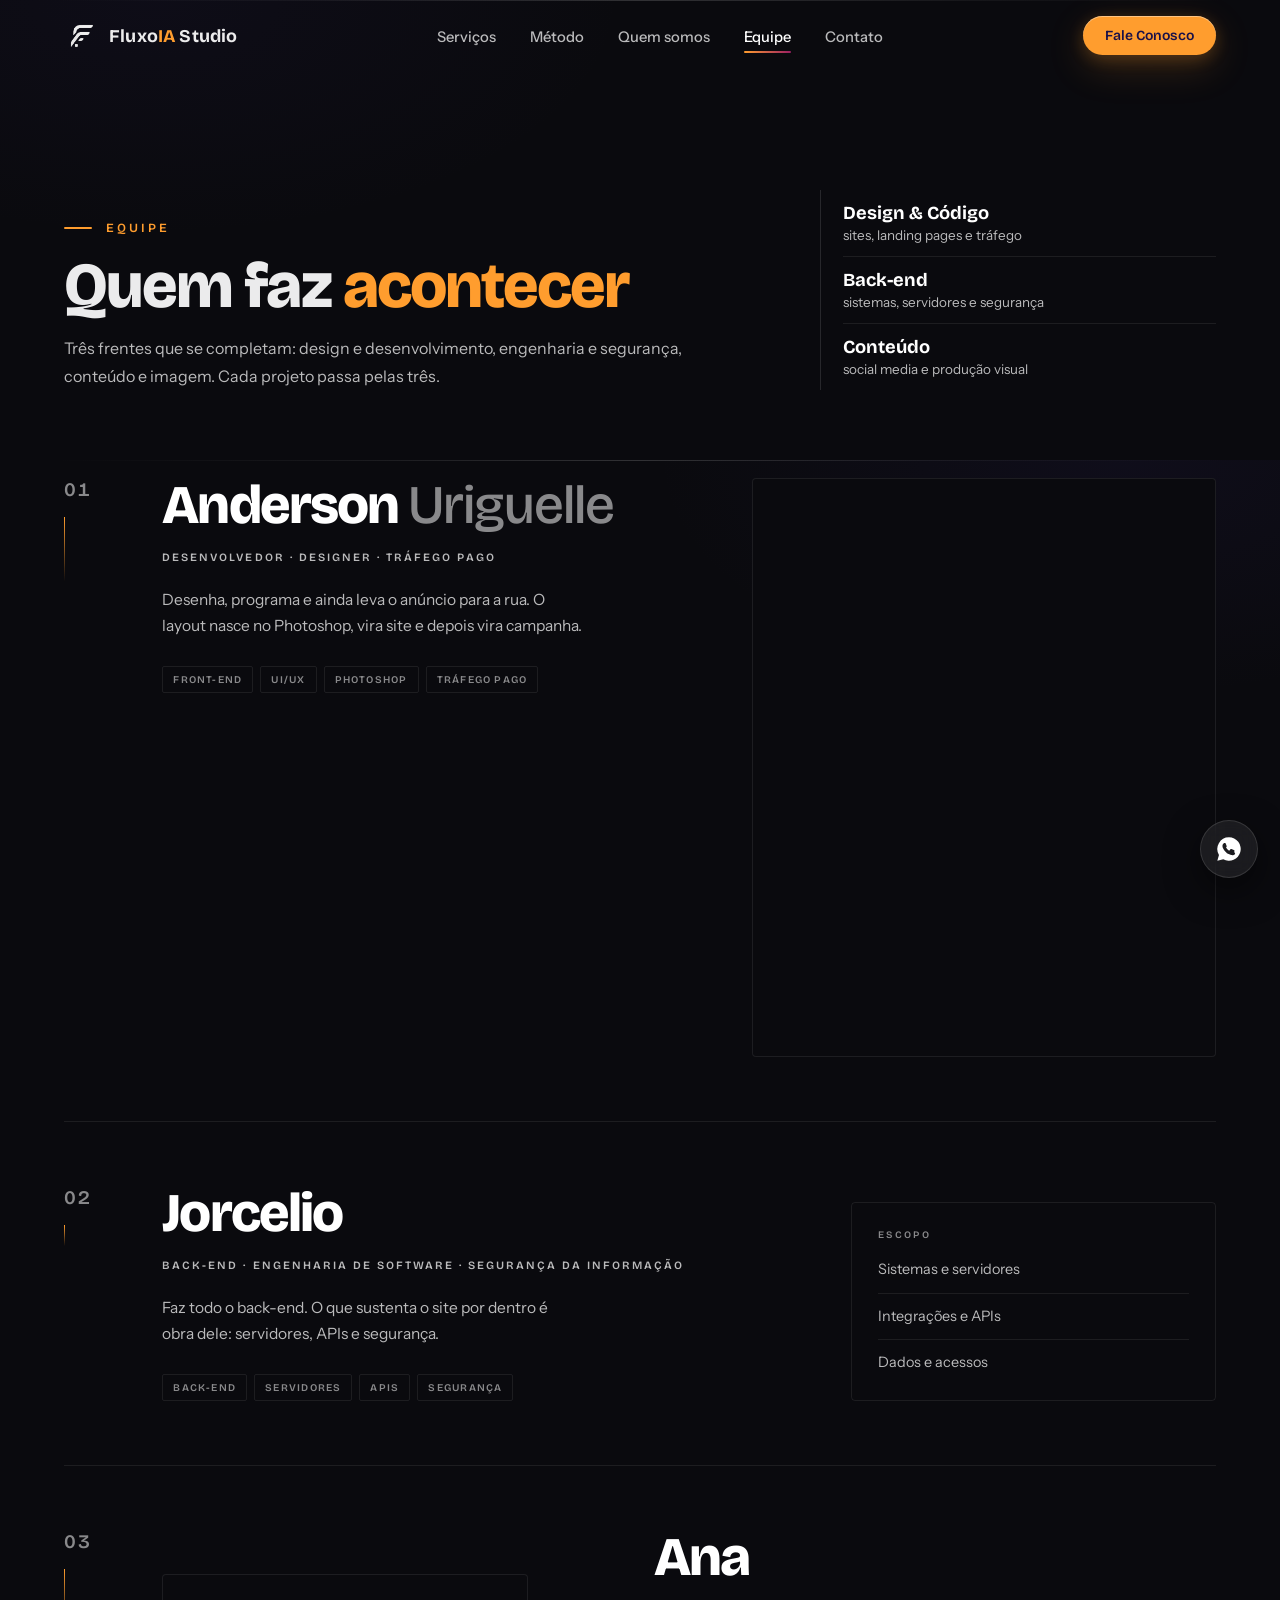
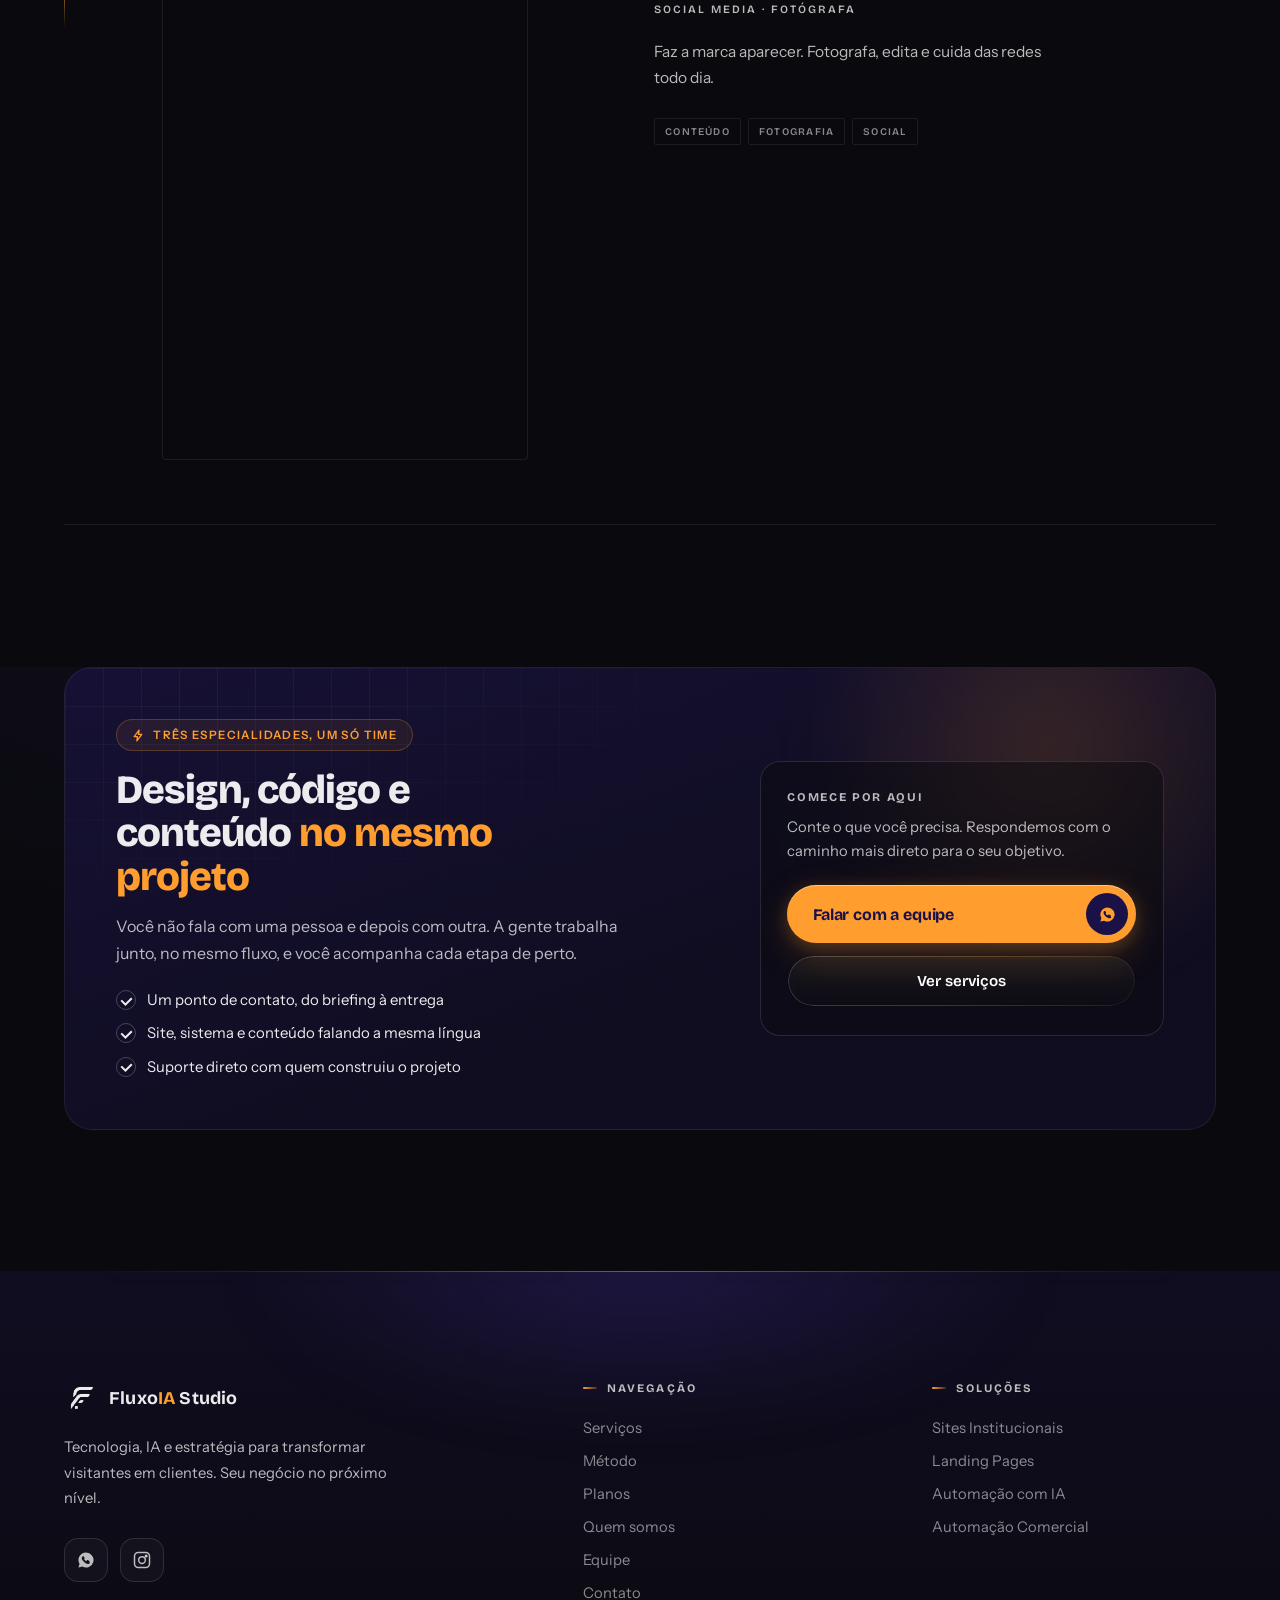
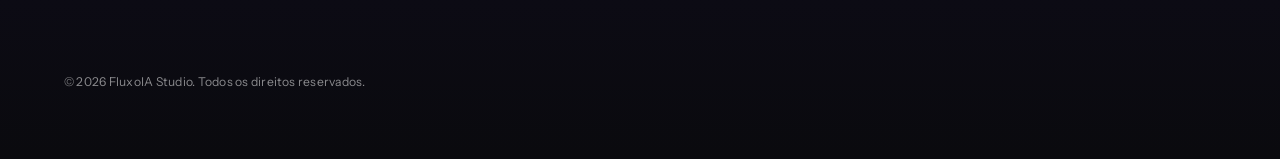
==== commit 18c8a8d1: "Reduz o site as cores da identidade, refaz equipe e depoimentos COR: so #FF9D2E, #9B1E63, #1A1149, #" ====
--- a/equipe.html
+++ b/equipe.html
@@ -4,7 +4,7 @@
 <meta charset="UTF-8">
 <meta name="viewport" content="width=device-width, initial-scale=1.0">
 <title>Equipe — FluxoIA Studio</title>
-<meta name="description" content="Conheça o time da FluxoIA Studio: desenvolvimento, design, engenharia de software, segurança da informação, social media e fotografia.">
+<meta name="description" content="Conheça o time da FluxoIA Studio: desenvolvimento, design, tráfego pago, back-end, segurança da informação, social media e fotografia.">
 <meta name="theme-color" content="#1a1149">
 <link rel="icon" type="image/png" href="img/logo-dark.png">
 <link rel="preconnect" href="https://fonts.googleapis.com">
@@ -48,8 +48,8 @@
       <p class="section-sub">Três frentes que se completam: design e desenvolvimento, engenharia e segurança, conteúdo e imagem. Cada projeto passa pelas três.</p>
     </div>
     <div class="about-hero-meta reveal reveal-d1">
-      <div class="meta-line"><b>Design &amp; Código</b><span>sites e landing pages</span></div>
-      <div class="meta-line"><b>Engenharia</b><span>sistemas, servidores e segurança</span></div>
+      <div class="meta-line"><b>Design &amp; Código</b><span>sites, landing pages e tráfego</span></div>
+      <div class="meta-line"><b>Back-end</b><span>sistemas, servidores e segurança</span></div>
       <div class="meta-line"><b>Conteúdo</b><span>social media e produção visual</span></div>
     </div>
   </div>
@@ -58,56 +58,69 @@
 <!-- ============ EQUIPE ============ -->
 <section id="equipe" class="section" style="padding-top:0">
   <div class="container">
-    <div class="team-grid">
-      <figure class="team-card reveal">
-        <div class="team-media">
+    <div class="rst">
+
+      <article class="rst-row rst-row--a reveal">
+        <div class="rst-rail" aria-hidden="true">
+          <span class="rst-num">01</span>
+          <span class="rst-line"></span>
+        </div>
+        <div class="rst-body">
+          <h2 class="rst-name">Anderson <span class="rst-sur">Uriguelle</span></h2>
+          <p class="rst-role">Desenvolvedor &middot; Designer &middot; Tráfego Pago</p>
+          <p class="rst-bio">Desenha, programa e ainda leva o anúncio para a rua. O layout nasce no Photoshop, vira site e depois vira campanha.</p>
+          <ul class="rst-tags">
+            <li>Front-end</li><li>UI/UX</li><li>Photoshop</li><li>Tráfego Pago</li>
+          </ul>
+        </div>
+        <figure class="rst-media">
           <video class="team-video" autoplay muted loop playsinline preload="metadata"
                  data-src="img/equipe-anderson.mp4"
                  aria-label="Anderson Uriguelle trabalhando em desenvolvimento"></video>
-        </div>
-        <figcaption class="team-info">
-          <b>Anderson Uriguelle</b>
-          <span class="team-role">Desenvolvedor · Designer</span>
-          <p class="team-bio">Desenha e programa. O layout nasce no Photoshop e vira site na mão dele.</p>
-          <ul class="team-tags">
-            <li>Front-end</li><li>UI/UX</li><li>Photoshop</li>
-          </ul>
-        </figcaption>
-      </figure>
-
-      <figure class="team-card reveal reveal-d1">
-        <div class="team-media team-media--mono">
-          <span class="team-mono" aria-hidden="true">J</span>
-          <svg class="team-mono-icon" width="30" height="30" viewBox="0 0 24 24" fill="none" stroke="currentColor" stroke-width="1.7" stroke-linecap="round" stroke-linejoin="round" aria-hidden="true">
-            <path d="M12 3 4 6v6c0 4.4 3.4 8.3 8 9 4.6-.7 8-4.6 8-9V6l-8-3z"/>
-            <path d="m9.5 12 1.8 1.8 3.4-3.6"/>
-          </svg>
-        </div>
-        <figcaption class="team-info">
-          <b>Jorcelio</b>
-          <span class="team-role">Engenheiro de Software · Segurança da Informação</span>
-          <p class="team-bio">O cérebro técnico do time. Sistemas, servidores e segurança são com ele.</p>
-          <ul class="team-tags">
-            <li>Servidores</li><li>APIs</li><li>Segurança</li>
-          </ul>
-        </figcaption>
-      </figure>
-
-      <figure class="team-card reveal reveal-d2">
-        <div class="team-media">
+        </figure>
+      </article>
+
+      <article class="rst-row rst-row--b reveal reveal-d1">
+        <div class="rst-rail" aria-hidden="true">
+          <span class="rst-num">02</span>
+          <span class="rst-line"></span>
+        </div>
+        <div class="rst-body">
+          <h2 class="rst-name">Jorcelio</h2>
+          <p class="rst-role">Back-end &middot; Engenharia de Software &middot; Segurança da Informação</p>
+          <p class="rst-bio">Faz todo o back-end. O que sustenta o site por dentro é obra dele: servidores, APIs e segurança.</p>
+          <ul class="rst-tags">
+            <li>Back-end</li><li>Servidores</li><li>APIs</li><li>Segurança</li>
+          </ul>
+        </div>
+        <div class="rst-plate" aria-hidden="true">
+          <span class="rst-plate-label">Escopo</span>
+          <p>Sistemas e servidores</p>
+          <p>Integrações e APIs</p>
+          <p>Dados e acessos</p>
+        </div>
+      </article>
+
+      <article class="rst-row rst-row--c reveal reveal-d2">
+        <div class="rst-rail" aria-hidden="true">
+          <span class="rst-num">03</span>
+          <span class="rst-line"></span>
+        </div>
+        <figure class="rst-media">
           <video class="team-video team-video--alto" autoplay muted loop playsinline preload="metadata"
                  data-src="img/equipe-ana.mp4"
                  aria-label="Ana criando conteúdo visual"></video>
-        </div>
-        <figcaption class="team-info">
-          <b>Ana</b>
-          <span class="team-role">Social Media · Fotógrafa</span>
-          <p class="team-bio">Faz a marca aparecer. Fotografa, edita e cuida das redes todo dia.</p>
-          <ul class="team-tags">
+        </figure>
+        <div class="rst-body">
+          <h2 class="rst-name">Ana</h2>
+          <p class="rst-role">Social Media &middot; Fotógrafa</p>
+          <p class="rst-bio">Faz a marca aparecer. Fotografa, edita e cuida das redes todo dia.</p>
+          <ul class="rst-tags">
             <li>Conteúdo</li><li>Fotografia</li><li>Social</li>
           </ul>
-        </figcaption>
-      </figure>
+        </div>
+      </article>
+
     </div>
   </div>
 </section>
@@ -190,35 +203,9 @@
           <li><a href="/#servicos">Automação Comercial</a></li>
         </ul>
       </nav>
-      <div class="footer-col footer-contact">
-        <h5>Contato</h5>
-        <ul>
-          <li>
-            <a class="fc-canal" href="https://wa.me/5524981617338" target="_blank" rel="noopener">
-              <span class="fc-icon" aria-hidden="true"><svg width="16" height="16" viewBox="0 0 24 24" fill="currentColor"><path d="M12 2a10 10 0 0 0-8.6 15.1L2 22l5.1-1.3A10 10 0 1 0 12 2zm5.3 14.1c-.2.6-1.3 1.2-1.8 1.2-.5.1-1 .2-3.3-.7-2.8-1.1-4.6-4-4.7-4.2-.1-.2-1.1-1.5-1.1-2.9s.7-2 1-2.3c.2-.3.5-.3.7-.3h.5c.2 0 .4 0 .6.5s.8 1.9.8 2c.1.1.1.3 0 .5-.3.6-.6.7-.4 1 .6 1 1.3 1.7 2.2 2.3.3.2.5.2.7 0l.9-1.1c.2-.3.4-.2.7-.1l2 .9c.3.2.5.2.6.4 0 .1 0 .7-.2 1.3z"/></svg></span>
-              <span><em>WhatsApp</em>(24) 98161-7338</span>
-            </a>
-          </li>
-          <li>
-            <a class="fc-canal" href="https://www.instagram.com/fluxo_ia_studio/" target="_blank" rel="noopener">
-              <span class="fc-icon" aria-hidden="true"><svg width="16" height="16" viewBox="0 0 24 24" fill="none" stroke="currentColor" stroke-width="2"><rect x="2" y="2" width="20" height="20" rx="5"/><circle cx="12" cy="12" r="4.5"/><circle cx="17.5" cy="6.5" r="1" fill="currentColor"/></svg></span>
-              <span><em>Instagram</em>@fluxo_ia_studio</span>
-            </a>
-          </li>
-        </ul>
-        <a class="footer-cta" href="https://wa.me/5524981617338?text=Ol%C3%A1!%20Quero%20falar%20com%20a%20FluxoIA%20Studio." target="_blank" rel="noopener">
-          Falar agora
-          <i aria-hidden="true"><svg width="14" height="14" viewBox="0 0 24 24" fill="none" stroke="currentColor" stroke-width="2.8" stroke-linecap="round" stroke-linejoin="round"><path d="M5 12h14M13 6l6 6-6 6"/></svg></i>
-        </a>
-      </div>
-    </div>
-    <div class="footer-bottom">
-      <span>© 2026 FluxoIA Studio. Todos os direitos reservados.</span>
-      <span class="tagline">Sites · Automação · IA</span>
-      <a class="footer-top" href="#top">Voltar ao topo <i aria-hidden="true"><svg width="13" height="13" viewBox="0 0 24 24" fill="none" stroke="currentColor" stroke-width="2.8" stroke-linecap="round" stroke-linejoin="round"><path d="M18 15l-6-6-6 6"/></svg></i></a>
-    </div>
-  </div>
-  <div class="footer-wordmark" aria-hidden="true">FLUXOIA</div>
+    </div>
+    <p class="footer-copy">© 2026 FluxoIA Studio. Todos os direitos reservados.</p>
+  </div>
 </footer>
 
 <!-- ============ FLOATING WHATSAPP ============ -->
--- a/styles.css
+++ b/styles.css
@@ -6,14 +6,14 @@
 /* ---------- 1. TOKENS PRIMITIVOS ---------- */
 :root{
   /* cor da marca */
-  --magenta-600:#7a164e;
+  --magenta-600:#9b1e63;
   --magenta-500:#9b1e63;
-  --magenta-400:#c93f8b;
+  --magenta-400:#9b1e63;
   --orange-500:#ff9d2e;
-  --orange-400:#ffb35c;
+  --orange-400:#ff9d2e;
   --blue-900:#1a1149;
   --blue-700:#3d2c87;
-  --blue-500:#6a55c9;
+  --blue-500:#3d2c87;
 
   /* neutros (azul-noite — nunca #000 puro) */
   --plum-950:#0a0a0e;
@@ -68,7 +68,7 @@
   --glow-blue:rgba(61,44,135,.55);
   --ring:var(--orange-500);
 
-  --wa:#25d366;
+  --wa:#ff9d2e;
 }
 
 /* ---------- 3. TOKENS DE COMPONENTE ---------- */
@@ -90,7 +90,7 @@
   background:var(--bg);color:var(--text);font-family:var(--font-body);
   overflow-x:hidden;-webkit-font-smoothing:antialiased;
 }
-::selection{background:var(--accent);color:#fff}
+::selection{background:var(--orange-500);color:var(--blue-900)}
 h1,h2,h3,h4{font-family:var(--font-display);font-weight:700}
 img{max-width:100%}
 a{color:inherit}
@@ -103,7 +103,7 @@
 
 ::-webkit-scrollbar{width:10px}
 ::-webkit-scrollbar-track{background:var(--plum-900)}
-::-webkit-scrollbar-thumb{background:linear-gradient(var(--magenta-500),var(--orange-500));border-radius:5px}
+::-webkit-scrollbar-thumb{background:var(--orange-500);border-radius:5px}
 
 .skip-link{
   position:absolute;left:-9999px;top:0;z-index:2000;
@@ -129,20 +129,20 @@
 main > section:not(#hero)::after{
   content:'';position:absolute;top:0;left:50%;transform:translateX(-50%);
   width:min(1180px,92%);height:1px;z-index:-1;pointer-events:none;
-  background:linear-gradient(90deg,transparent,rgba(255,255,255,.07) 22%,rgba(255,157,46,.3) 50%,rgba(255,255,255,.07) 78%,transparent);
+  background:linear-gradient(90deg,transparent,rgba(255,255,255,.05) 22%,rgba(255,255,255,.16) 50%,rgba(255,255,255,.05) 78%,transparent);
 }
 /* atmosfera alternada: cada seção herda um brilho suave em lado oposto */
 main > section:nth-of-type(even){
-  background-image:radial-gradient(760px 380px at 88% 0%,rgba(61,44,135,.14),transparent 62%);
+  background-image:radial-gradient(760px 380px at 88% 0%,rgba(61,44,135,.1),transparent 62%);
 }
 main > section:nth-of-type(odd):not(#hero){
-  background-image:radial-gradient(760px 380px at 12% 0%,rgba(155,30,99,.1),transparent 62%);
+  background-image:radial-gradient(760px 380px at 12% 0%,rgba(61,44,135,.08),transparent 62%);
 }
 
 /* ---------- barra de progresso de scroll ---------- */
 #scrollProgress{
   position:fixed;top:0;left:0;right:0;height:3px;z-index:1200;pointer-events:none;
-  background:linear-gradient(90deg,var(--orange-500),var(--magenta-400),var(--blue-500));
+  background:var(--orange-500);
   transform:scaleX(0);transform-origin:left;
   box-shadow:0 0 12px rgba(255,157,46,.5);
 }
@@ -183,7 +183,7 @@
 }
 header.scrolled{
   background:var(--nav-bg);backdrop-filter:blur(16px);
-  border-image:linear-gradient(90deg,transparent 5%,rgba(255,157,46,.45),rgba(155,30,99,.45),rgba(61,44,135,.5),transparent 95%) 1;
+  border-image:linear-gradient(90deg,transparent 6%,rgba(255,255,255,.1),rgba(255,157,46,.5) 50%,rgba(255,255,255,.1),transparent 94%) 1;
 }
 .header-inner{max-width:1200px;margin:0 auto;padding:16px 24px;display:flex;align-items:center;justify-content:space-between;gap:20px}
 .logo{display:flex;align-items:center;gap:11px;font-family:var(--font-display);font-weight:700;font-size:1.12rem;text-decoration:none;letter-spacing:.01em}
@@ -229,7 +229,7 @@
 .btn-grad:hover::after{left:125%}
 .btn:active{transform:scale(.97)}
 .btn-grad{
-  background:linear-gradient(120deg,var(--orange-400) 0%,var(--orange-500) 48%,#f57e2c 100%);
+  background:var(--orange-500);
   background-size:160% 100%;background-position:0% 0%;
   color:var(--blue-900);
   box-shadow:0 4px 16px rgba(255,157,46,.22),0 12px 38px rgba(255,157,46,.18),inset 0 1px 0 rgba(255,255,255,.4);
@@ -259,7 +259,7 @@
   color:var(--orange-400);transform:translateY(-2px);
   background:linear-gradient(180deg,rgba(255,157,46,.11),rgba(255,157,46,.025));
 }
-.btn-ghost:hover::before{background:linear-gradient(120deg,rgba(255,157,46,.75),rgba(201,63,139,.45) 60%,rgba(255,157,46,.28))}
+.btn-ghost:hover::before{background:linear-gradient(120deg,rgba(255,157,46,.75),rgba(255,157,46,.3) 65%,rgba(255,255,255,.12))}
 /* secundário da hero: rótulo + seta em disco que desce no hover */
 .btn-ver{gap:14px;padding-right:12px}
 .btn-ver-icon{
@@ -285,23 +285,23 @@
   position:relative;min-height:100svh;display:flex;align-items:center;overflow:hidden;padding:150px 0 90px;
   background:
     /* núcleo de luz atrás do celular */
-    radial-gradient(1000px 600px at 76% -12%, rgba(96,70,205,.5), transparent 62%),
+    radial-gradient(1000px 600px at 76% -12%, rgba(61,44,135,.72), transparent 62%),
     /* segundo foco magenta, mais baixo, cria profundidade no canto direito */
-    radial-gradient(720px 480px at 98% 40%, rgba(155,30,99,.2), transparent 66%),
+    radial-gradient(720px 480px at 98% 40%, rgba(155,30,99,.15), transparent 66%),
     /* brasa laranja discreta, do lado do texto */
     radial-gradient(640px 440px at 0% 24%, rgba(255,157,46,.13), transparent 64%),
     /* base fria, ancorando o rodapé da seção */
     radial-gradient(1000px 560px at -8% 100%, rgba(26,17,73,.72), transparent 62%),
-    linear-gradient(180deg, var(--plum-950) 0%, #0c0a18 54%, var(--plum-950) 100%);
+    linear-gradient(180deg, var(--plum-950) 0%, #0a0a0e 54%, var(--plum-950) 100%);
 }
 /* grade técnica em duas escalas: malha fina + linha mestra a cada 5 quadros */
 #hero::before{
   content:'';position:absolute;inset:0;z-index:0;pointer-events:none;
   background-image:
-    linear-gradient(rgba(106,85,201,.055) 1px,transparent 1px),
-    linear-gradient(90deg,rgba(106,85,201,.055) 1px,transparent 1px),
-    linear-gradient(rgba(106,85,201,.115) 1px,transparent 1px),
-    linear-gradient(90deg,rgba(106,85,201,.115) 1px,transparent 1px);
+    linear-gradient(rgba(255,255,255,.028) 1px,transparent 1px),
+    linear-gradient(90deg,rgba(255,255,255,.028) 1px,transparent 1px),
+    linear-gradient(rgba(255,255,255,.058) 1px,transparent 1px),
+    linear-gradient(90deg,rgba(255,255,255,.058) 1px,transparent 1px);
   background-size:24px 24px,24px 24px,120px 120px,120px 120px;
   -webkit-mask-image:radial-gradient(ellipse 88% 78% at 62% 16%,#000,transparent 76%);
   mask-image:radial-gradient(ellipse 88% 78% at 62% 16%,#000,transparent 76%);
@@ -313,7 +313,6 @@
     transparent 40%,
     rgba(255,255,255,.035) 47%,
     rgba(255,157,46,.06) 50%,
-    rgba(155,30,99,.045) 53%,
     transparent 60%);
   animation:heroSweep 20s ease-in-out infinite alternate;
 }
@@ -340,14 +339,14 @@
   position:relative;display:inline-flex;align-items:center;gap:9px;
   font-size:.76rem;font-weight:600;letter-spacing:.14em;text-transform:uppercase;
   color:var(--white-70);
-  background:linear-gradient(120deg,rgba(255,157,46,.1),rgba(155,30,99,.08));
+  background:linear-gradient(120deg,rgba(255,157,46,.1),rgba(255,255,255,.03));
   border:1px solid transparent;
   border-radius:99px;padding:9px 16px;margin-bottom:26px;backdrop-filter:blur(10px);
   background-clip:padding-box;
 }
 .hero-badge::before{
   content:'';position:absolute;inset:0;border-radius:inherit;padding:1px;z-index:-1;
-  background:linear-gradient(120deg,rgba(255,157,46,.6),rgba(155,30,99,.35),transparent 70%);
+  background:linear-gradient(120deg,rgba(255,157,46,.6),rgba(255,255,255,.12),transparent 70%);
   -webkit-mask:linear-gradient(#000 0 0) content-box,linear-gradient(#000 0 0);
   -webkit-mask-composite:xor;mask:linear-gradient(#000 0 0) content-box,linear-gradient(#000 0 0);mask-composite:exclude;
 }
@@ -378,10 +377,10 @@
 /* fio de acento no início de cada número */
 .hstat::before{
   content:'';position:absolute;left:0;top:4px;bottom:4px;width:2px;border-radius:2px;
-  background:linear-gradient(180deg,var(--orange-500),rgba(255,157,46,.15));
-}
-.hstat:nth-child(2)::before{background:linear-gradient(180deg,var(--magenta-400),rgba(201,63,139,.15))}
-.hstat:nth-child(3)::before{background:linear-gradient(180deg,var(--blue-500),rgba(106,85,201,.15))}
+  background:linear-gradient(180deg,rgba(255,255,255,.24),rgba(255,255,255,.04));
+}
+.hstat:nth-child(2)::before{background:linear-gradient(180deg,rgba(255,255,255,.5),rgba(255,255,255,.06))}
+.hstat:nth-child(3)::before{background:linear-gradient(180deg,rgba(255,255,255,.28),rgba(255,255,255,.04))}
 .hstat b{
   display:block;font-family:var(--font-display);font-weight:800;
   font-size:clamp(1.7rem,2.6vw,2.1rem);line-height:1;letter-spacing:-.02em;color:var(--white);
@@ -469,7 +468,7 @@
   animation:ringSpin 46s linear infinite;
 }
 .scene-ring-2{
-  width:142%;border-color:rgba(155,30,99,.18);
+  width:142%;border-color:rgba(255,255,255,.09);
   animation-duration:64s;animation-direction:reverse;
   -webkit-mask-image:linear-gradient(320deg,#000 30%,transparent 72%);
   mask-image:linear-gradient(320deg,#000 30%,transparent 72%);
@@ -478,8 +477,8 @@
 .scene-grid{
   position:absolute;inset:-6%;
   background-image:
-    linear-gradient(rgba(106,85,201,.12) 1px,transparent 1px),
-    linear-gradient(90deg,rgba(106,85,201,.12) 1px,transparent 1px);
+    linear-gradient(rgba(255,255,255,.055) 1px,transparent 1px),
+    linear-gradient(90deg,rgba(255,255,255,.055) 1px,transparent 1px);
   background-size:34px 34px;
   -webkit-mask-image:radial-gradient(ellipse 60% 55% at 50% 48%,#000,transparent 72%);
   mask-image:radial-gradient(ellipse 60% 55% at 50% 48%,#000,transparent 72%);
@@ -497,7 +496,7 @@
   position:absolute;z-index:4;max-width:min(268px,88%);
   display:flex;align-items:flex-start;gap:12px;
   padding:13px 17px 14px 13px;border-radius:15px;
-  background:linear-gradient(152deg,rgba(24,19,52,.94),rgba(12,10,24,.9));
+  background:linear-gradient(152deg,rgba(22,17,53,.94),rgba(16,13,33,.9));
   border:1px solid transparent;background-clip:padding-box;
   -webkit-backdrop-filter:blur(16px) saturate(150%);backdrop-filter:blur(16px) saturate(150%);
   box-shadow:0 22px 54px rgba(0,0,0,.55),inset 0 1px 0 rgba(255,255,255,.06);
@@ -506,12 +505,12 @@
 }
 .hero-chip::before{
   content:'';position:absolute;inset:0;border-radius:inherit;padding:1px;pointer-events:none;
-  background:linear-gradient(140deg,rgba(255,157,46,.5),rgba(155,30,99,.28) 46%,transparent 76%);
+  background:linear-gradient(140deg,rgba(255,157,46,.55),rgba(255,255,255,.14) 46%,transparent 76%);
   -webkit-mask:linear-gradient(#000 0 0) content-box,linear-gradient(#000 0 0);
   -webkit-mask-composite:xor;mask:linear-gradient(#000 0 0) content-box,linear-gradient(#000 0 0);
   mask-composite:exclude;
 }
-.chip-2::before{background:linear-gradient(140deg,rgba(201,63,139,.5),rgba(106,85,201,.28) 46%,transparent 76%)}
+.chip-2::before{background:linear-gradient(140deg,rgba(155,30,99,.75),rgba(155,30,99,.3) 46%,transparent 76%)}
 .chip-2{animation-delay:-3.5s}
 @keyframes chipFloat{
   0%,100%{transform:translateY(0)}
@@ -523,14 +522,14 @@
 }
 .chip-icon::after{content:'';position:absolute;inset:0;border-radius:inherit;border:1px solid rgba(255,255,255,.09)}
 .chip-icon--orange{background:rgba(255,157,46,.14);color:var(--orange-400)}
-.chip-icon--magenta{background:rgba(155,30,99,.24);color:var(--magenta-400)}
+.chip-icon--magenta{background:rgba(155,30,99,.3);color:var(--white)}
 .chip-copy{min-width:0}
 .chip-kicker{
   display:flex;align-items:center;gap:6px;font-style:normal;
   font-size:.58rem;font-weight:700;letter-spacing:.18em;text-transform:uppercase;
   color:var(--orange-400);
 }
-.chip-2 .chip-kicker{color:#e37fb6}
+.chip-2 .chip-kicker{color:var(--white-70)}
 .hero-chip b{display:block;margin-top:4px;font-size:.9rem;font-weight:700;letter-spacing:-.01em;line-height:1.25}
 .hero-chip small{
   display:block;margin-top:3px;font-family:var(--font-body);font-weight:400;
@@ -538,12 +537,12 @@
 }
 /* ponto "no ar" do chip de atendimento */
 .chip-live{
-  width:6px;height:6px;border-radius:50%;background:#3ad07f;flex:none;
+  width:6px;height:6px;border-radius:50%;background:var(--orange-500);flex:none;
   animation:livePulse 2.2s ease-in-out infinite;
 }
 @keyframes livePulse{
-  0%,100%{box-shadow:0 0 0 0 rgba(58,208,127,.5)}
-  50%{box-shadow:0 0 0 5px rgba(58,208,127,0)}
+  0%,100%{box-shadow:0 0 0 0 rgba(255,157,46,.5)}
+  50%{box-shadow:0 0 0 5px rgba(255,157,46,0)}
 }
 .chip-1{top:5%;right:0}
 .chip-2{bottom:8%;left:0}
@@ -554,14 +553,14 @@
 /* faixa tipográfica: sem caixinhas, só o texto correndo entre dois fios */
 .ticker{
   position:relative;overflow:hidden;padding:19px 0;
-  background:linear-gradient(90deg,rgba(26,17,73,.45),rgba(10,10,14,.12) 44%,rgba(155,30,99,.15));
+  background:linear-gradient(90deg,rgba(26,17,73,.4),rgba(10,10,14,.1) 50%,rgba(26,17,73,.4));
   -webkit-mask-image:linear-gradient(90deg,transparent,#000 12%,#000 88%,transparent);
   mask-image:linear-gradient(90deg,transparent,#000 12%,#000 88%,transparent);
 }
 /* fios em gradiente no lugar das bordas chapadas */
 .ticker::before,.ticker::after{
   content:'';position:absolute;left:0;right:0;height:1px;z-index:2;pointer-events:none;
-  background:linear-gradient(90deg,transparent,rgba(255,157,46,.42) 26%,rgba(155,30,99,.42) 72%,transparent);
+  background:linear-gradient(90deg,transparent,rgba(255,255,255,.14) 30%,rgba(255,157,46,.35) 50%,rgba(255,255,255,.14) 70%,transparent);
 }
 .ticker::before{top:0}
 .ticker::after{bottom:0}
@@ -575,12 +574,10 @@
   color:var(--white-70);
 }
 .ticker-item svg{flex:none;color:var(--orange-400)}
-.ticker-item:nth-child(2n) svg{color:var(--magenta-400)}
-.ticker-item:nth-child(3n) svg{color:var(--blue-500)}
 /* losango de separação, no lugar da borda das pills */
 .ticker-item::after{
   content:'';flex:none;width:5px;height:5px;margin-left:13px;transform:rotate(45deg);
-  background:linear-gradient(135deg,var(--orange-500),var(--magenta-400));opacity:.65;
+  background:var(--orange-500);opacity:.5;
 }
 @keyframes marquee{to{transform:translateX(-50%)}}
 
@@ -614,7 +611,7 @@
 }
 .qcard{
   position:absolute;z-index:1;width:230px;
-  background:#16122b;
+  background:var(--plum-850);
   border:1px solid var(--card-border);border-radius:18px;
   padding:22px;
   box-shadow:0 24px 54px rgba(0,0,0,.5);
@@ -629,9 +626,8 @@
 .qcard-a{top:2%;left:4%}
 .qcard-b{top:34%;right:2%;animation-delay:-2.3s}
 .qcard-c{bottom:3%;left:14%;animation-delay:-4.6s}
-.glow-o{background:linear-gradient(135deg,rgba(255,157,46,.28),rgba(255,157,46,.08));color:var(--orange-400);box-shadow:0 0 24px rgba(255,157,46,.3)}
-.glow-m{background:linear-gradient(135deg,rgba(155,30,99,.32),rgba(155,30,99,.1));color:#e46fb0;box-shadow:0 0 24px rgba(155,30,99,.35)}
-.glow-v{background:linear-gradient(135deg,rgba(106,85,201,.32),rgba(106,85,201,.1));color:#a794ff;box-shadow:0 0 24px rgba(106,85,201,.35)}
+.glow-o,.glow-m,.glow-v{background:rgba(255,255,255,.05);border:1px solid var(--border-strong);color:var(--white-70)}
+.qcard:hover .qcard-icon{background:rgba(255,157,46,.12);border-color:rgba(255,157,46,.32);color:var(--orange-500)}
 @keyframes qFloat{0%,100%{transform:translateY(0)}50%{transform:translateY(-10px)}}
 
 .check-list{list-style:none;margin:28px 0 32px;display:grid;gap:14px}
@@ -641,12 +637,12 @@
 }
 .check-list .chk{
   flex:none;width:24px;height:24px;margin-top:1px;border-radius:50%;
-  background:rgba(255,157,46,.14);border:1px solid rgba(255,157,46,.4);
+  background:transparent;border:1px solid rgba(255,255,255,.22);
   position:relative;
 }
 .check-list .chk::after{
   content:'';position:absolute;left:8px;top:5px;width:5px;height:9px;
-  border:solid var(--orange-400);border-width:0 2px 2px 0;transform:rotate(45deg);
+  border:solid var(--white-90);border-width:0 2px 2px 0;transform:rotate(45deg);
 }
 
 @media (max-width:900px){
@@ -684,11 +680,11 @@
 }
 .service-icon{
   width:52px;height:52px;border-radius:14px;display:flex;align-items:center;justify-content:center;
-  background:rgba(255,157,46,.1);
-  border:1px solid rgba(255,157,46,.22);color:var(--orange-400);margin-bottom:24px;
+  background:rgba(255,255,255,.04);
+  border:1px solid var(--border-strong);color:var(--white-70);margin-bottom:24px;
   transition:background var(--dur),border-color var(--dur);
 }
-.service-card:hover .service-icon{background:rgba(255,157,46,.16);border-color:rgba(255,157,46,.4)}
+.service-card:hover .service-icon{background:rgba(255,157,46,.12);border-color:rgba(255,157,46,.34);color:var(--orange-500)}
 .service-num{
   position:absolute;top:26px;right:28px;font-family:var(--font-display);font-weight:700;
   font-size:.82rem;letter-spacing:.1em;color:var(--text-faint);
@@ -765,39 +761,123 @@
    ========================================================================== */
 .numbers{
   border:1px solid var(--border);border-radius:var(--radius-lg);
-  background:#100d1c;
+  background:var(--plum-900);
   padding:clamp(34px,5vw,64px);
   display:grid;grid-template-columns:repeat(4,1fr);gap:32px;
 }
 .number b{
   display:block;font-family:var(--font-display);font-weight:800;
   font-size:clamp(2.4rem,4.6vw,3.6rem);line-height:1;
-  color:var(--orange-500);
+  color:var(--white);
 }
 .number span{display:block;margin-top:10px;color:var(--text-muted);font-size:.9rem;line-height:1.5;max-width:20ch}
 
 /* ==========================================================================
    DEPOIMENTOS
    ========================================================================== */
-.quotes-grid{display:grid;grid-template-columns:repeat(3,1fr);gap:18px}
+.quotes-grid{
+  display:grid;grid-template-columns:minmax(0,1.3fr) minmax(0,1fr);
+  gap:clamp(30px,4.4vw,72px);align-items:start;
+}
+.quotes-aside{display:flex;flex-direction:column;gap:clamp(26px,3vw,38px)}
+
+/* base comum aos dois formatos */
 .quote-card{
-  position:relative;overflow:hidden;
-  background:var(--card-bg);border:1px solid var(--card-border);border-radius:var(--card-radius);
-  padding:32px 30px;display:flex;flex-direction:column;gap:18px;backdrop-filter:blur(12px);
-  transition:transform var(--dur) var(--ease-out),border-color var(--dur),box-shadow var(--dur);
-}
-.quote-card:hover{transform:translateY(-6px);border-color:rgba(255,157,46,.35);box-shadow:0 18px 44px rgba(10,10,14,.45)}
-.quote-card .stars{color:var(--orange-400);letter-spacing:3px;font-size:.92rem}
-.quote-card p{color:var(--text);line-height:1.75;font-size:.96rem}
-.quote-author{display:flex;align-items:center;gap:13px;margin-top:auto}
+  position:relative;display:flex;flex-direction:column;
+  transition:border-color var(--dur),background var(--dur);
+}
+/* o spotlight herdado dos cards de serviço vira luz branca (sem laranja)
+   e só existe no card em destaque, que tem painel para segurar a luz */
+.quote-lead::before{
+  background:radial-gradient(460px circle at var(--mx,50%) var(--my,50%),rgba(255,255,255,.04),transparent 62%);
+}
+.quote-sm::before{content:none}
+
+/* ---------- depoimento em destaque ---------- */
+.quote-lead{
+  background:var(--card-bg);border:1px solid var(--card-border);
+  border-radius:var(--radius-lg);
+  padding:clamp(32px,3.6vw,54px) clamp(26px,3.4vw,52px);
+  gap:0;
+}
+/* único acento de cor: fio vertical sobre a borda esquerda */
+.quote-lead::after{
+  content:'';position:absolute;left:-1px;top:clamp(28px,14%,64px);bottom:clamp(28px,14%,64px);
+  width:2px;pointer-events:none;border-radius:2px;
+  background:linear-gradient(180deg,transparent,rgba(255,157,46,.62) 24%,rgba(255,157,46,.62) 76%,transparent);
+}
+.quote-lead:hover{border-color:var(--border-strong)}
+
+/* a aspa como elemento gráfico: aparece uma única vez na seção */
+.quote-mark{
+  display:block;font-family:var(--font-display);font-weight:700;
+  font-size:clamp(3.2rem,5.4vw,4.6rem);line-height:1;height:.38em;
+  color:var(--white-12);user-select:none;
+  margin-bottom:clamp(12px,1.6vw,18px);
+}
+.quote-lead .quote-text p{
+  font-family:var(--font-display);font-weight:500;
+  font-size:clamp(1.26rem,2.1vw,1.7rem);line-height:1.38;letter-spacing:-.015em;
+  color:var(--white-90);max-width:40ch;text-wrap:pretty;
+}
+
+/* ---------- notas menores ---------- */
+.quote-sm{
+  padding-top:clamp(22px,2.4vw,28px);border-top:1px solid var(--border);
+  gap:20px;
+}
+.quote-sm .quote-text p{
+  color:var(--text-muted);font-size:.97rem;line-height:1.72;
+  transition:color var(--dur);
+}
+.quote-sm:hover{border-top-color:var(--border-strong)}
+.quote-sm:hover .quote-text p{color:var(--text)}
+
+/* ---------- autor como assinatura ---------- */
+.quote-author{display:flex;align-items:center;gap:14px;margin-top:auto}
+.quote-lead .quote-author{
+  margin-top:clamp(26px,3vw,40px);padding-top:clamp(20px,2.2vw,26px);
+  border-top:1px solid var(--border);
+}
 .quote-avatar{
-  width:44px;height:44px;border-radius:50%;flex:none;
-  background:var(--grad);color:#fff;display:flex;align-items:center;justify-content:center;
-  font-family:var(--font-display);font-weight:700;font-size:.85rem;
-}
-.quote-author b{font-size:.9rem;display:block;font-family:var(--font-display)}
-.quote-author span{font-size:.78rem;color:var(--text-faint)}
-
+  width:40px;height:40px;border-radius:50%;flex:none;
+  background:transparent;border:1px solid var(--border-strong);color:var(--white-70);
+  display:flex;align-items:center;justify-content:center;
+  font-family:var(--font-display);font-weight:600;font-size:.72rem;letter-spacing:.06em;
+  transition:border-color var(--dur),color var(--dur);
+}
+.quote-lead .quote-avatar{width:44px;height:44px;font-size:.76rem}
+.quote-card:hover .quote-avatar{border-color:rgba(255,255,255,.28);color:var(--text)}
+.quote-id{display:flex;flex-direction:column;gap:3px;min-width:0}
+.quote-author b{
+  font-family:var(--font-display);font-weight:600;font-size:.92rem;
+  letter-spacing:-.005em;color:var(--text);
+}
+.quote-role{
+  font-family:var(--font-display);font-weight:500;font-size:.68rem;
+  letter-spacing:.14em;text-transform:uppercase;color:var(--white-70);
+}
+
+/* estrelas: fora do markup novo, mantidas caso o dono queira voltar.
+   Versão contida, sem laranja. */
+.stars{
+  display:inline-flex;gap:5px;font-size:.74rem;letter-spacing:.24em;
+  color:var(--white-50);
+}
+
+@media (max-width:1024px){
+  .quotes-grid{grid-template-columns:1fr;gap:clamp(30px,4vw,46px)}
+  .quotes-aside{display:grid;grid-template-columns:1fr 1fr;gap:clamp(22px,3vw,34px)}
+}
+@media (max-width:700px){
+  .quotes-grid{gap:26px}
+  .quotes-aside{grid-template-columns:1fr;gap:24px}
+  .quote-lead{padding:28px 22px;border-radius:var(--radius)}
+  .quote-lead::after{top:22px;bottom:22px}
+  .quote-mark{font-size:2.9rem}
+  .quote-lead .quote-text p{font-size:1.14rem;line-height:1.42;max-width:none}
+  .quote-sm .quote-text p{font-size:.95rem}
+}
 /* ==========================================================================
    PORTFÓLIO
    ========================================================================== */
@@ -954,12 +1034,12 @@
 }
 .price-list li::before{
   content:'';flex:none;width:17px;height:17px;margin-top:1px;border-radius:50%;
-  background:rgba(255,157,46,.16) url("data:image/svg+xml,%3Csvg xmlns='http://www.w3.org/2000/svg' viewBox='0 0 24 24' fill='none' stroke='%23ffb35c' stroke-width='3.4' stroke-linecap='round' stroke-linejoin='round'%3E%3Cpath d='M20 6L9 17l-5-5'/%3E%3C/svg%3E") center/10px no-repeat;
+  background:rgba(255,255,255,.08) url("data:image/svg+xml,%3Csvg xmlns='http://www.w3.org/2000/svg' viewBox='0 0 24 24' fill='none' stroke='%23e6e6ee' stroke-width='3.4' stroke-linecap='round' stroke-linejoin='round'%3E%3Cpath d='M20 6L9 17l-5-5'/%3E%3C/svg%3E") center/10px no-repeat;
 }
 .price-card .btn{margin-top:auto;width:100%}
 .price-card--featured{
   border-color:rgba(255,157,46,.55);
-  background:#17132a;
+  background:var(--plum-850);
   box-shadow:0 22px 56px rgba(0,0,0,.45);
 }
 .featured-tag{
@@ -977,7 +1057,7 @@
   position:relative;border-radius:var(--radius-lg);overflow:hidden;
   border:1px solid var(--border-strong);
   background:
-    radial-gradient(700px 340px at 88% 0%,rgba(155,30,99,.32),transparent 65%),
+    radial-gradient(700px 340px at 88% 0%,rgba(155,30,99,.2),transparent 65%),
     radial-gradient(560px 320px at 4% 100%,rgba(255,157,46,.14),transparent 65%),
     linear-gradient(135deg,var(--blue-900),var(--plum-900));
   padding:clamp(40px,6vw,72px);
@@ -1024,14 +1104,14 @@
    ========================================================================== */
 footer{
   position:relative;overflow:hidden;
-  padding:clamp(80px,9vw,110px) 0 40px;
+  padding:clamp(80px,9vw,110px) 0 clamp(52px,6vw,70px);
   background:linear-gradient(180deg,var(--plum-900) 0%,var(--plum-950) 100%);
 }
 /* linha superior com glow */
 .footer-glowline{
   position:absolute;top:0;left:8%;right:8%;height:1px;
-  background:linear-gradient(90deg,transparent,rgba(255,157,46,.7) 30%,rgba(155,30,99,.7) 70%,transparent);
-  box-shadow:0 0 18px rgba(255,157,46,.35),0 0 44px rgba(155,30,99,.3);
+  background:linear-gradient(90deg,transparent,rgba(255,255,255,.14) 26%,rgba(255,157,46,.6) 50%,rgba(255,255,255,.14) 74%,transparent);
+  box-shadow:0 0 20px rgba(255,157,46,.18);
 }
 .footer-aurora{
   position:absolute;left:50%;top:-160px;transform:translateX(-50%);
@@ -1039,18 +1119,14 @@
   background:radial-gradient(ellipse,rgba(61,44,135,.32),transparent 68%);
   filter:blur(30px);
 }
-/* assinatura gigante ao fundo, cortada pela borda do rodapé */
-.footer-wordmark{
-  position:absolute;left:50%;bottom:-.16em;transform:translateX(-50%);z-index:0;
-  font-family:var(--font-display);font-weight:800;
-  font-size:clamp(4rem,17vw,14rem);line-height:.8;letter-spacing:-.045em;
-  white-space:nowrap;pointer-events:none;user-select:none;
-  color:transparent;-webkit-text-stroke:1px rgba(255,255,255,.06);
-}
-footer .container{position:relative;z-index:1}
+/* linha de direitos, discreta, sem barra nem divisor */
+.footer-copy{
+  position:relative;margin:clamp(50px,6vw,72px) 0 0;
+  color:var(--text-faint);font-size:.76rem;letter-spacing:.02em;
+}
 .footer-grid{
   position:relative;display:grid;
-  grid-template-columns:1.5fr .85fr .85fr 1.05fr;gap:clamp(30px,4vw,64px);
+  grid-template-columns:1.6fr 1fr 1fr;gap:clamp(36px,5vw,80px);
 }
 .footer-brand p{color:var(--text-muted);font-size:.92rem;margin-top:20px;max-width:34ch;line-height:1.75}
 .footer-brand .social-icons{margin-top:26px}
@@ -1071,7 +1147,6 @@
   transition:color var(--dur-fast),transform var(--dur-fast) var(--ease-out);
 }
 .footer-col ul a:hover{color:var(--orange-400);transform:translateX(3px)}
-.footer-contact a svg{color:var(--orange-400);flex:none}
 .social-icons{display:flex;gap:12px}
 .social-icon{
   width:44px;height:44px;border-radius:14px;border:1px solid var(--border-strong);
@@ -1080,73 +1155,6 @@
   transition:color var(--dur-fast),border-color var(--dur-fast),transform var(--dur-fast),box-shadow var(--dur);
 }
 .social-icon:hover{color:var(--white);border-color:var(--orange-500);transform:translateY(-3px);box-shadow:0 8px 24px rgba(255,157,46,.3)}
-/* coluna de contato: canais com o dado à mostra + atalho para o WhatsApp */
-.footer-contact ul a{color:var(--text-muted)}
-.footer-contact .fc-canal{
-  display:flex;align-items:center;gap:11px;
-}
-.footer-contact .fc-canal span{display:flex;flex-direction:column;gap:1px;line-height:1.3}
-.footer-contact .fc-canal em{
-  font-style:normal;font-size:.68rem;letter-spacing:.14em;text-transform:uppercase;
-  color:var(--text-faint);font-family:var(--font-display);font-weight:600;
-}
-.fc-icon{
-  width:34px;height:34px;border-radius:11px;flex:none;
-  display:flex;align-items:center;justify-content:center;
-  border:1px solid var(--border-strong);background:rgba(255,255,255,.03);
-  color:var(--orange-400);
-  transition:border-color var(--dur-fast),background var(--dur-fast),color var(--dur-fast);
-}
-.footer-contact a:hover .fc-icon{border-color:rgba(255,157,46,.5);background:rgba(255,157,46,.1);color:var(--orange-500)}
-.footer-cta{
-  margin-top:22px;display:inline-flex;align-items:center;gap:11px;
-  font-family:var(--font-display);font-weight:600;font-size:.86rem;
-  color:var(--white);text-decoration:none;
-  padding:11px 13px 11px 19px;border-radius:99px;
-  background:linear-gradient(180deg,rgba(255,255,255,.06),rgba(255,255,255,.015));
-  border:1px solid transparent;background-clip:padding-box;position:relative;
-  transition:transform var(--dur-fast) var(--ease-out),color var(--dur-fast);
-}
-.footer-cta::before{
-  content:'';position:absolute;inset:0;border-radius:inherit;padding:1px;pointer-events:none;
-  background:linear-gradient(120deg,rgba(255,157,46,.55),rgba(201,63,139,.35) 60%,rgba(255,255,255,.08));
-  -webkit-mask:linear-gradient(#000 0 0) content-box,linear-gradient(#000 0 0);
-  -webkit-mask-composite:xor;mask:linear-gradient(#000 0 0) content-box,linear-gradient(#000 0 0);
-  mask-composite:exclude;
-}
-.footer-cta:hover{transform:translateY(-2px);color:var(--orange-400)}
-.footer-cta i{
-  font-style:normal;width:26px;height:26px;border-radius:50%;flex:none;
-  display:flex;align-items:center;justify-content:center;
-  background:var(--orange-500);color:var(--blue-900);
-  transition:transform var(--dur) var(--ease-out);
-}
-.footer-cta:hover i{transform:translateX(3px)}
-
-.footer-bottom{
-  position:relative;margin-top:clamp(56px,7vw,80px);padding-top:26px;
-  border-top:1px solid var(--border);
-  display:flex;align-items:center;justify-content:space-between;gap:14px;flex-wrap:wrap;
-  color:var(--text-faint);font-size:.78rem;letter-spacing:.02em;
-}
-.footer-bottom .tagline{
-  color:var(--orange-500);font-family:var(--font-display);font-weight:600;
-}
-/* voltar ao topo */
-.footer-top{
-  display:inline-flex;align-items:center;gap:9px;text-decoration:none;
-  font-family:var(--font-display);font-weight:600;font-size:.74rem;
-  letter-spacing:.14em;text-transform:uppercase;color:var(--text-faint);
-  transition:color var(--dur-fast);
-}
-.footer-top i{
-  font-style:normal;width:28px;height:28px;border-radius:50%;flex:none;
-  display:flex;align-items:center;justify-content:center;
-  border:1px solid var(--border-strong);color:var(--orange-400);
-  transition:transform var(--dur) var(--ease-out),border-color var(--dur-fast),background var(--dur-fast);
-}
-.footer-top:hover{color:var(--white)}
-.footer-top:hover i{transform:translateY(-3px);border-color:rgba(255,157,46,.55);background:rgba(255,157,46,.1)}
 
 /* ==========================================================================
    FLUTUANTE WHATSAPP
@@ -1155,11 +1163,13 @@
   position:fixed;right:22px;bottom:22px;z-index:950;
   width:58px;height:58px;border-radius:50%;
   display:flex;align-items:center;justify-content:center;
-  background:var(--wa);color:#fff;text-decoration:none;
+  background:rgba(255,255,255,.07);border:1px solid var(--border-strong);
+  -webkit-backdrop-filter:blur(10px);backdrop-filter:blur(10px);
+  color:var(--white);text-decoration:none;
   box-shadow:0 12px 34px rgba(0,0,0,.5);
   transition:transform var(--dur-fast) var(--ease-out),box-shadow var(--dur);
 }
-#floatWa:hover{transform:translateY(-3px);box-shadow:0 16px 42px rgba(37,211,102,.45)}
+#floatWa:hover{transform:translateY(-3px);background:var(--orange-500);border-color:var(--orange-500);color:var(--blue-900);box-shadow:0 14px 36px rgba(255,157,46,.32)}
 
 /* ==========================================================================
    QUEM SOMOS (página) — editorial
@@ -1169,88 +1179,166 @@
   background:radial-gradient(760px 420px at 82% -10%,rgba(61,44,135,.28),transparent 62%);
 }
 
-/* ---------- equipe ---------- */
-.team-grid{display:grid;grid-template-columns:repeat(3,1fr);gap:20px}
-.team-card{
+/* ---------- equipe: lista editorial, não grade ---------- */
+.rst{display:flex;flex-direction:column}
+
+/* uma pessoa = uma linha sobre 12 colunas */
+.rst-row{
+  position:relative;display:grid;
+  grid-template-columns:repeat(12,minmax(0,1fr));
+  column-gap:clamp(14px,2.2vw,30px);
+  align-items:start;
+  padding:clamp(34px,5vw,66px) 0;
+  border-top:1px solid var(--border);
+  transition:opacity .7s var(--ease-out),transform .9s var(--ease-out);
+}
+.rst-row:first-child{border-top:none;padding-top:clamp(6px,1.6vw,18px)}
+.rst-row:last-child{border-bottom:1px solid var(--border)}
+
+/* ---------- trilho com a numeração ---------- */
+.rst-rail{
+  grid-column:1/2;align-self:stretch;
+  display:flex;flex-direction:column;align-items:flex-start;gap:16px;
+}
+.rst-num{
+  font-family:var(--font-display);font-weight:600;
+  font-size:clamp(1rem,1.5vw,1.3rem);letter-spacing:.1em;
+  font-variant-numeric:tabular-nums;
+  color:var(--white-50);
+  transition:color var(--dur) var(--ease-out);
+}
+/* único laranja permanente da seção, e ele começa recolhido */
+.rst-line{
+  width:1px;flex:1;min-height:56px;
+  background:linear-gradient(180deg,var(--orange-500),transparent);
+  transform:scaleY(.12);transform-origin:top;
+  transition:transform .75s var(--ease-out);
+}
+.rst-row:hover .rst-num{color:var(--white)}
+.rst-row:hover .rst-line{transform:scaleY(1)}
+
+/* ---------- texto ---------- */
+.rst-name{
+  font-family:var(--font-display);font-weight:800;
+  font-size:clamp(2rem,4.6vw,3.4rem);
+  line-height:1.02;letter-spacing:-.035em;color:var(--white);
+  text-wrap:balance;
+}
+/* sobrenome em peso e cor menores: escala dentro do próprio nome */
+.rst-sur{font-weight:500;color:var(--white-50);letter-spacing:-.02em}
+/* cargo saiu do laranja e virou rótulo técnico */
+.rst-role{
+  margin-top:15px;
+  font-family:var(--font-display);font-size:.7rem;font-weight:600;
+  letter-spacing:.18em;text-transform:uppercase;
+  color:var(--white-70);line-height:1.8;
+}
+.rst-bio{
+  margin-top:18px;max-width:42ch;
+  font-size:clamp(.97rem,1.2vw,1.08rem);line-height:1.72;color:var(--text-muted);
+}
+/* raio de 2px no lugar de pílula: lê como etiqueta técnica, não como chip */
+.rst-tags{list-style:none;display:flex;flex-wrap:wrap;gap:7px;margin-top:26px}
+.rst-tags li{
+  font-family:var(--font-display);font-size:.64rem;font-weight:600;
+  letter-spacing:.12em;text-transform:uppercase;color:var(--white-50);
+  border:1px solid var(--border);border-radius:2px;padding:6px 10px;
+  transition:border-color var(--dur),color var(--dur);
+}
+.rst-row:hover .rst-tags li{border-color:var(--border-strong);color:var(--white-70)}
+
+/* ---------- mídia: preto e branco em repouso, cor no hover ---------- */
+.rst-media{
   margin:0;position:relative;overflow:hidden;
-  border-radius:22px;border:1px solid var(--card-border);background:var(--card-bg);
-  transition:transform var(--dur) var(--ease-out),border-color var(--dur),box-shadow var(--dur);
-}
-.team-card:hover{
-  transform:translateY(-6px);border-color:rgba(255,157,46,.5);
-  box-shadow:0 22px 52px rgba(0,0,0,.5);
-}
-/* fundo da marca: aparece enquanto o vídeo carrega, no lugar de um retângulo preto */
-.team-media{
-  position:relative;aspect-ratio:1/1;overflow:hidden;
-  background:
-    radial-gradient(420px 300px at 50% 36%,rgba(61,44,135,.5),transparent 70%),
-    linear-gradient(170deg,var(--plum-850),var(--plum-950));
-}
-.team-video{background:transparent}
-/* enquadra mais alto no vídeo, para a cabeça caber inteira no quadrado */
-.team-video--alto{object-position:center 18%}
-.team-video{
+  border:1px solid var(--border);border-radius:4px;
+  background:var(--plum-950);
+  transition:border-color var(--dur);
+}
+.rst-media .team-video{
   width:100%;height:100%;object-fit:cover;display:block;
-  filter:saturate(.9) contrast(1.03);
-  transition:transform .7s var(--ease-out);
-}
-.team-card:hover .team-video{transform:scale(1.04)}
-/* gradiente para a legenda respirar sobre a imagem */
-.team-media::after{
-  content:'';position:absolute;inset:0;pointer-events:none;
-  background:linear-gradient(180deg,transparent 45%,rgba(10,10,14,.72) 100%);
-}
-/* card sem vídeo: monograma */
-.team-media--mono{
-  display:flex;align-items:center;justify-content:center;
-  background:
-    radial-gradient(420px 300px at 50% 34%,rgba(61,44,135,.42),transparent 68%),
-    var(--plum-900);
-}
-.team-mono{
-  font-family:var(--font-display);font-weight:800;font-size:clamp(4rem,9vw,6rem);
-  line-height:1;color:var(--orange-500);opacity:.9;
-}
-.team-mono-icon{
-  position:absolute;bottom:22%;left:50%;transform:translateX(-50%);
-  color:var(--orange-400);opacity:.7;
-}
-.team-info{
-  position:relative;padding:20px 22px 22px;
-  display:flex;flex-direction:column;gap:0;
-}
-/* fio de luz no topo da legenda */
-.team-info::before{
-  content:'';position:absolute;top:0;left:22px;right:22px;height:1px;
-  background:linear-gradient(90deg,var(--orange-500),transparent 70%);
-  transform:scaleX(.28);transform-origin:left;
-  transition:transform .6s var(--ease-out);
-}
-.team-card:hover .team-info::before{transform:scaleX(1)}
-.team-info b{font-family:var(--font-display);font-weight:700;font-size:1.1rem;color:var(--white);letter-spacing:-.01em}
-.team-role{
-  margin-top:4px;font-size:.78rem;color:var(--orange-400);font-weight:600;
-  letter-spacing:.02em;line-height:1.4;
-}
-.team-bio{
-  margin-top:12px;font-size:.9rem;line-height:1.6;color:var(--text-muted);
-}
-.team-tags{
-  list-style:none;display:flex;flex-wrap:wrap;gap:7px;margin-top:16px;
-}
-.team-tags li{
-  font-size:.7rem;font-weight:500;color:var(--text-muted);
-  background:rgba(255,255,255,.04);border:1px solid var(--border);
-  border-radius:99px;padding:5px 11px;
-  transition:border-color var(--dur),color var(--dur);
-}
-.team-card:hover .team-tags li{border-color:rgba(255,157,46,.28);color:var(--white-70)}
+  filter:grayscale(1) contrast(1.06) brightness(.94);
+  transition:filter .8s var(--ease-out);
+}
+.rst-row:hover .rst-media{border-color:var(--border-strong)}
+.rst-row:hover .team-video{filter:grayscale(0) contrast(1.02) brightness(1)}
+/* enquadra mais alto: a cabeça cabe inteira no recorte vertical */
+.team-video--alto{object-position:center 22%}
+
+/* ---------- escopo: ocupa a coluna de quem não tem vídeo ---------- */
+.rst-plate{
+  align-self:start;margin-top:clamp(6px,1.4vw,16px);
+  border:1px solid var(--border);border-radius:4px;
+  padding:clamp(18px,2.2vw,26px);
+  transition:border-color var(--dur);
+}
+.rst-row:hover .rst-plate{border-color:var(--border-strong)}
+.rst-plate-label{
+  display:block;margin-bottom:6px;
+  font-family:var(--font-display);font-size:.62rem;font-weight:600;
+  letter-spacing:.24em;text-transform:uppercase;color:var(--white-50);
+}
+.rst-plate p{
+  padding:12px 0;border-bottom:1px solid var(--border);
+  font-size:.9rem;line-height:1.5;color:var(--white-70);
+}
+.rst-plate p:last-child{border-bottom:none;padding-bottom:0}
+
+/* ---------- assimetria: cada linha ocupa a grade de um jeito ---------- */
+/* 01 · texto em 5 colunas, recorte vertical grande à direita */
+.rst-row--a .rst-body{grid-column:2/7}
+.rst-row--a .rst-media{grid-column:8/13;aspect-ratio:4/5}
+
+/* 02 · sem vídeo: o texto se alarga e o escopo fica estreito */
+.rst-row--b .rst-body{grid-column:2/8}
+.rst-row--b .rst-plate{grid-column:9/13}
+
+/* 03 · espelhada: recorte menor à esquerda, deslocado para baixo */
+.rst-row--c .rst-media{grid-column:2/6;aspect-ratio:3/4;margin-top:clamp(0px,3.4vw,52px)}
+.rst-row--c .rst-body{grid-column:7/13}
+
+/* ---------- tablet: mantém o espelhamento, devolve largura ao texto ---------- */
+@media (max-width:1024px){
+  .rst-row{grid-template-columns:52px minmax(0,1fr) minmax(0,.8fr)}
+  .rst-row--c{grid-template-columns:52px minmax(0,.8fr) minmax(0,1fr)}
+  .rst-row--a .rst-body,
+  .rst-row--b .rst-body{grid-column:2}
+  .rst-row--a .rst-media{grid-column:3;aspect-ratio:3/4}
+  .rst-row--b .rst-plate{grid-column:3}
+  .rst-row--c .rst-media{grid-column:2;margin-top:0}
+  .rst-row--c .rst-body{grid-column:3}
+}
+
+/* ---------- celular: empilha e o trilho deita ---------- */
+@media (max-width:720px){
+  .rst-row,.rst-row--c{
+    grid-template-columns:minmax(0,1fr);row-gap:22px;
+    padding:clamp(30px,7vw,44px) 0;
+  }
+  .rst-row--a .rst-body,.rst-row--b .rst-body,.rst-row--c .rst-body,
+  .rst-row--a .rst-media,.rst-row--c .rst-media,
+  .rst-row--b .rst-plate{grid-column:1}
+  .rst-row--a .rst-media,.rst-row--c .rst-media{aspect-ratio:4/3;margin-top:0}
+  .rst-row--b .rst-plate{margin-top:0}
+  .rst-rail{flex-direction:row;align-items:center;gap:14px;align-self:auto}
+  .rst-line{
+    width:auto;height:1px;flex:1;min-height:0;
+    background:linear-gradient(90deg,var(--orange-500),transparent);
+    transform:scaleX(.3);transform-origin:left;
+  }
+  .rst-name{font-size:clamp(1.95rem,9.5vw,2.7rem)}
+  .rst-bio{max-width:none}
+}
+
+/* sem cursor não há hover, então o vídeo não pode ficar preso em preto e branco */
+@media (hover:none){
+  .rst-media .team-video{filter:grayscale(.35) contrast(1.04)}
+  .rst-line{transform:scaleY(1)}
+}
 
 /* CTA da página de equipe */
 .team-cta{
   position:relative;overflow:hidden;isolation:isolate;
-  background:linear-gradient(160deg,#171331,#100d1f 62%);
+  background:linear-gradient(160deg,var(--plum-850),var(--plum-900) 62%);
   border:1px solid var(--card-border);
   border-radius:var(--radius-lg);padding:clamp(30px,4vw,56px);
 }
@@ -1258,8 +1346,8 @@
 .team-cta::before{
   content:'';position:absolute;inset:0;z-index:-1;pointer-events:none;
   background-image:
-    linear-gradient(rgba(106,85,201,.1) 1px,transparent 1px),
-    linear-gradient(90deg,rgba(106,85,201,.1) 1px,transparent 1px);
+    linear-gradient(rgba(255,255,255,.05) 1px,transparent 1px),
+    linear-gradient(90deg,rgba(255,255,255,.05) 1px,transparent 1px);
   background-size:38px 38px;
   -webkit-mask-image:radial-gradient(ellipse 70% 80% at 12% 0%,#000,transparent 72%);
   mask-image:radial-gradient(ellipse 70% 80% at 12% 0%,#000,transparent 72%);
@@ -1290,11 +1378,11 @@
 }
 .cta-chk{
   flex:none;width:20px;height:20px;margin-top:1px;border-radius:50%;position:relative;
-  background:rgba(255,157,46,.14);border:1px solid rgba(255,157,46,.4);
+  background:transparent;border:1px solid rgba(255,255,255,.22);
 }
 .cta-chk::after{
   content:'';position:absolute;left:6px;top:3.5px;width:5px;height:8px;
-  border:solid var(--orange-400);border-width:0 2px 2px 0;transform:rotate(45deg);
+  border:solid var(--white-90);border-width:0 2px 2px 0;transform:rotate(45deg);
 }
 
 /* painel de ação */
@@ -1305,25 +1393,21 @@
 }
 .panel-label{
   font-family:var(--font-display);font-weight:700;font-size:.74rem;
-  letter-spacing:.14em;text-transform:uppercase;color:var(--orange-400);
+  letter-spacing:.14em;text-transform:uppercase;color:var(--white-70);
 }
 .panel-text{font-size:.92rem;color:var(--text-muted);line-height:1.6;margin-bottom:6px}
 .team-cta-panel .btn{width:100%}
 
 @media (max-width:860px){
-  .team-grid{grid-template-columns:1fr 1fr;gap:14px}
   .team-cta-grid{grid-template-columns:1fr;gap:28px}
   .team-cta-title{max-width:none}
-}
-@media (max-width:560px){
-  .team-grid{grid-template-columns:1fr;max-width:340px;margin:0 auto}
 }
 .about-hero{display:grid;grid-template-columns:1.5fr .85fr;gap:56px;align-items:end}
 .about-hero-title{
   font-family:var(--font-display);font-weight:800;letter-spacing:-.03em;line-height:1.02;
   font-size:clamp(2.4rem,5.2vw,4rem);margin:16px 0 0;text-wrap:balance;
 }
-.about-hero-meta{display:flex;flex-direction:column;gap:0;border-left:2px solid var(--orange-500);padding-left:22px}
+.about-hero-meta{display:flex;flex-direction:column;gap:0;border-left:1px solid var(--border-strong);padding-left:22px}
 .meta-line{padding:12px 0;border-bottom:1px solid var(--border)}
 .meta-line:last-child{border-bottom:none}
 .meta-line b{font-family:var(--font-display);font-weight:700;font-size:1.15rem;color:var(--white);display:block}
@@ -1356,7 +1440,7 @@
   font-size:clamp(1.15rem,2vw,1.4rem);line-height:1.6;color:var(--text);
   max-width:60ch;
 }
-.story-lead strong{color:var(--orange-500);font-weight:700}
+.story-lead strong{color:var(--white);font-weight:700}
 .story-cols{
   margin-top:34px;display:grid;grid-template-columns:1fr 1fr;
   gap:clamp(24px,4vw,52px);
@@ -1365,7 +1449,7 @@
 /* frase de fecho da história, destacada por um fio lateral */
 .story-fecho{
   margin:34px 0 0;padding:16px 0 16px 22px;max-width:72ch;
-  border-left:2px solid rgba(255,157,46,.55);
+  border-left:1px solid rgba(255,255,255,.22);
   color:var(--text);font-size:1.02rem;line-height:1.7;
 }
 /* fio de abertura sobre o texto */
@@ -1379,13 +1463,13 @@
 .manifesto-hero{
   position:relative;margin:0;text-align:center;
   padding:clamp(40px,6vw,70px) clamp(22px,5vw,60px);
-  background:linear-gradient(160deg,#171331,#100d1f 65%);
+  background:linear-gradient(160deg,var(--plum-850),var(--plum-900) 65%);
   border:1px solid var(--card-border);border-radius:var(--radius-lg);
   overflow:hidden;isolation:isolate;
 }
 .manifesto-hero::before{
   content:'';position:absolute;inset:0;z-index:-1;pointer-events:none;
-  background:radial-gradient(600px 320px at 50% -10%,rgba(255,157,46,.14),transparent 68%);
+  background:radial-gradient(600px 320px at 50% -10%,rgba(61,44,135,.2),transparent 68%);
 }
 .manifesto-hero p{
   font-family:var(--font-display);font-weight:700;letter-spacing:-.02em;
@@ -1394,8 +1478,8 @@
 }
 .manifesto-hero .manifesto-mark{
   position:static;display:block;font-family:var(--font-display);
-  font-size:clamp(2.6rem,5vw,3.6rem);line-height:.6;color:var(--orange-500);
-  opacity:.55;margin-bottom:18px;
+  font-size:clamp(2.6rem,5vw,3.6rem);line-height:.6;color:var(--white-12);
+  opacity:1;margin-bottom:18px;
 }
 .manifesto-foot{
   margin-top:36px;display:flex;align-items:center;justify-content:space-between;
@@ -1420,7 +1504,7 @@
   border:1px solid var(--border-strong);box-shadow:0 30px 70px rgba(0,0,0,.55);
 }
 .founder-tag{
-  background:#16122b;border:1px solid var(--border-strong);border-radius:15px;
+  background:var(--plum-850);border:1px solid var(--border-strong);border-radius:15px;
   box-shadow:0 16px 42px rgba(0,0,0,.5);
   padding:16px 20px;margin:-36px 18px 0;position:relative;
 }
@@ -1437,7 +1521,7 @@
 }
 .manifesto-mark{
   position:absolute;left:14px;top:-14px;
-  font-family:var(--font-display);font-size:3rem;line-height:1;color:var(--orange-500);opacity:.5;
+  font-family:var(--font-display);font-size:3rem;line-height:1;color:var(--white-12);opacity:1;
 }
 
 /* timeline */
@@ -1447,12 +1531,14 @@
   background:linear-gradient(180deg,var(--orange-500),rgba(255,157,46,.15));
 }
 .tl-item{position:relative;padding:0 0 26px 74px;min-height:48px}
+.tl-item:hover .tl-node{color:var(--orange-500);border-color:rgba(255,157,46,.4)}
 .tl-item:last-child{padding-bottom:0}
 .tl-node{
   position:absolute;left:0;top:0;width:48px;height:48px;border-radius:14px;
   display:flex;align-items:center;justify-content:center;
-  font-family:var(--font-display);font-weight:800;font-size:1.05rem;color:var(--orange-500);
-  background:#12101f;border:1px solid rgba(255,157,46,.35);z-index:1;
+  font-family:var(--font-display);font-weight:800;font-size:1.05rem;color:var(--white-70);
+  background:var(--card-bg);border:1px solid var(--border-strong);z-index:1;
+  transition:color var(--dur),border-color var(--dur);
 }
 .tl-card{
   background:var(--card-bg);border:1px solid var(--card-border);border-radius:16px;
@@ -1470,6 +1556,7 @@
   transition:border-color var(--dur),transform var(--dur) var(--ease-out);
 }
 .esp-card:hover{border-color:rgba(255,157,46,.4);transform:translateY(-5px)}
+.esp-card:hover .esp-icon{background:rgba(255,157,46,.12);border-color:rgba(255,157,46,.32);color:var(--orange-500)}
 .esp-num{
   position:absolute;top:26px;right:28px;
   font-family:var(--font-display);font-weight:800;font-size:.78rem;letter-spacing:.14em;
@@ -1477,8 +1564,8 @@
 }
 .esp-icon{
   width:46px;height:46px;border-radius:13px;display:flex;align-items:center;justify-content:center;
-  background:rgba(255,157,46,.1);border:1px solid rgba(255,157,46,.22);
-  color:var(--orange-400);margin-bottom:20px;
+  background:rgba(255,255,255,.04);border:1px solid var(--border-strong);
+  color:var(--white-70);margin-bottom:20px;
 }
 .esp-card h3{font-size:1.06rem;margin-bottom:9px;letter-spacing:-.01em}
 .esp-card p{color:var(--text-muted);font-size:.93rem;line-height:1.65}
@@ -1486,22 +1573,22 @@
 /* fechamento: o futuro */
 .futuro{
   position:relative;overflow:hidden;isolation:isolate;
-  background:linear-gradient(160deg,#171331,#100d1f 64%);
+  background:linear-gradient(160deg,var(--plum-850),var(--plum-900) 64%);
   border:1px solid var(--card-border);border-radius:var(--radius-lg);
   padding:clamp(32px,5vw,60px);
 }
 .futuro::before{
   content:'';position:absolute;inset:0;z-index:-1;pointer-events:none;
   background-image:
-    linear-gradient(rgba(106,85,201,.1) 1px,transparent 1px),
-    linear-gradient(90deg,rgba(106,85,201,.1) 1px,transparent 1px);
+    linear-gradient(rgba(255,255,255,.05) 1px,transparent 1px),
+    linear-gradient(90deg,rgba(255,255,255,.05) 1px,transparent 1px);
   background-size:40px 40px;
   -webkit-mask-image:radial-gradient(ellipse 70% 80% at 88% 100%,#000,transparent 72%);
   mask-image:radial-gradient(ellipse 70% 80% at 88% 100%,#000,transparent 72%);
 }
 .futuro-glow{
   position:absolute;left:-6%;top:-40%;width:520px;height:520px;z-index:-1;pointer-events:none;
-  background:radial-gradient(circle,rgba(255,157,46,.15),transparent 66%);filter:blur(30px);
+  background:radial-gradient(circle,rgba(61,44,135,.4),transparent 66%);filter:blur(30px);
 }
 .futuro-grid{display:grid;grid-template-columns:1.3fr .8fr;gap:clamp(28px,4vw,56px);align-items:center}
 .futuro-title{
@@ -1530,16 +1617,17 @@
   padding:32px 28px;transition:border-color var(--dur),transform var(--dur) var(--ease-out);
 }
 .value-card:hover{border-color:rgba(255,157,46,.4);transform:translateY(-5px)}
+.value-card:hover .value-icon{background:rgba(255,157,46,.12);border-color:rgba(255,157,46,.32);color:var(--orange-500)}
 .value-icon{
   width:50px;height:50px;border-radius:13px;display:flex;align-items:center;justify-content:center;
-  background:rgba(255,157,46,.1);border:1px solid rgba(255,157,46,.22);color:var(--orange-400);margin-bottom:20px;
+  background:rgba(255,255,255,.04);border:1px solid var(--border-strong);color:var(--white-70);margin-bottom:20px;
 }
 .value-card h3{font-size:1.1rem;margin-bottom:9px;letter-spacing:-.01em}
 .value-card p{color:var(--text-muted);font-size:.92rem;line-height:1.65}
 
 .stats-grid{display:grid;grid-template-columns:repeat(4,1fr);gap:16px;margin-top:0}
 .stat-card{background:var(--card-bg);border:1px solid var(--card-border);border-radius:var(--card-radius);padding:28px 24px}
-.stat-card b{display:block;font-family:var(--font-display);font-weight:800;font-size:2.1rem;color:var(--orange-500)}
+.stat-card b{display:block;font-family:var(--font-display);font-weight:800;font-size:2.1rem;color:var(--white)}
 .stat-card span{font-size:.86rem;color:var(--text-muted);line-height:1.5;display:block;margin-top:7px}
 
 @media (max-width:860px){
@@ -1551,10 +1639,10 @@
    RESPONSIVO
    ========================================================================== */
 @media (max-width:1024px){
-  .services-grid,.quotes-grid{grid-template-columns:1fr 1fr}
+  .services-grid{grid-template-columns:1fr 1fr}
   .steps,.numbers{grid-template-columns:1fr 1fr}
   .pricing-grid{grid-template-columns:1fr;max-width:520px;margin:0 auto}
-  .footer-grid{grid-template-columns:repeat(3,1fr);row-gap:44px}
+  .footer-grid{grid-template-columns:1fr 1fr;row-gap:44px}
   .footer-brand{grid-column:1 / -1}
 }
 @media (max-width:980px){
@@ -1571,7 +1659,7 @@
 }
 @media (max-width:700px){
   .nav-links{
-    position:fixed;inset:0;background:rgba(10,10,20,.97);backdrop-filter:blur(14px);
+    position:fixed;inset:0;background:rgba(10,10,14,.97);backdrop-filter:blur(14px);
     flex-direction:column;justify-content:center;gap:34px;font-size:1.2rem;
     transform:translateX(100%);transition:transform var(--dur) var(--ease-out);z-index:-1;
   }
@@ -1581,9 +1669,8 @@
   header.menu-open .hamburger span:nth-child(2){opacity:0}
   header.menu-open .hamburger span:nth-child(3){transform:translateY(-7px) rotate(-45deg)}
   .header-cta{display:none}
-  .services-grid,.quotes-grid,.steps,.numbers,.stats-grid,.pricing-grid{grid-template-columns:1fr}
+  .services-grid,.steps,.numbers,.stats-grid,.pricing-grid{grid-template-columns:1fr}
   .footer-grid{grid-template-columns:1fr;gap:38px}
-  .footer-bottom{flex-direction:column;align-items:center;text-align:center}
   /* ---- espaçamento compacto no mobile ---- */
   .section{padding:56px 0}
   .container{padding:0 18px}
@@ -1597,7 +1684,7 @@
   .hero-sub{margin-top:16px;font-size:1rem}
   .hero-stats{margin-top:24px}
   .hero-ctas{margin-top:22px;gap:12px}
-  .services-grid,.quotes-grid,.pricing-grid,.stats-grid,.values-grid{gap:14px}
+  .services-grid,.pricing-grid,.stats-grid,.values-grid{gap:14px}
   .service-card{padding:26px 22px}
   .service-icon{width:44px;height:44px;border-radius:12px;margin-bottom:16px}
   .service-card h3{font-size:1.05rem}
@@ -1606,12 +1693,11 @@
   .check-list{margin:20px 0 24px;gap:11px}
   .check-list li{font-size:.94rem}
   .numbers{padding:28px 24px;gap:22px}
-  .quote-card,.price-card{padding:26px 22px}
+  .price-card{padding:26px 22px}
   .price-list{margin:18px 0 22px}
   .portfolio-tabs{margin-bottom:26px}
   footer{padding:56px 0 28px}
   .footer-grid{gap:28px}
-  .footer-bottom{margin-top:34px;padding-top:20px}
   .page-hero{padding:112px 0 36px}
   .timeline{padding-left:0}
   .tl-item{padding:0 0 18px 60px}
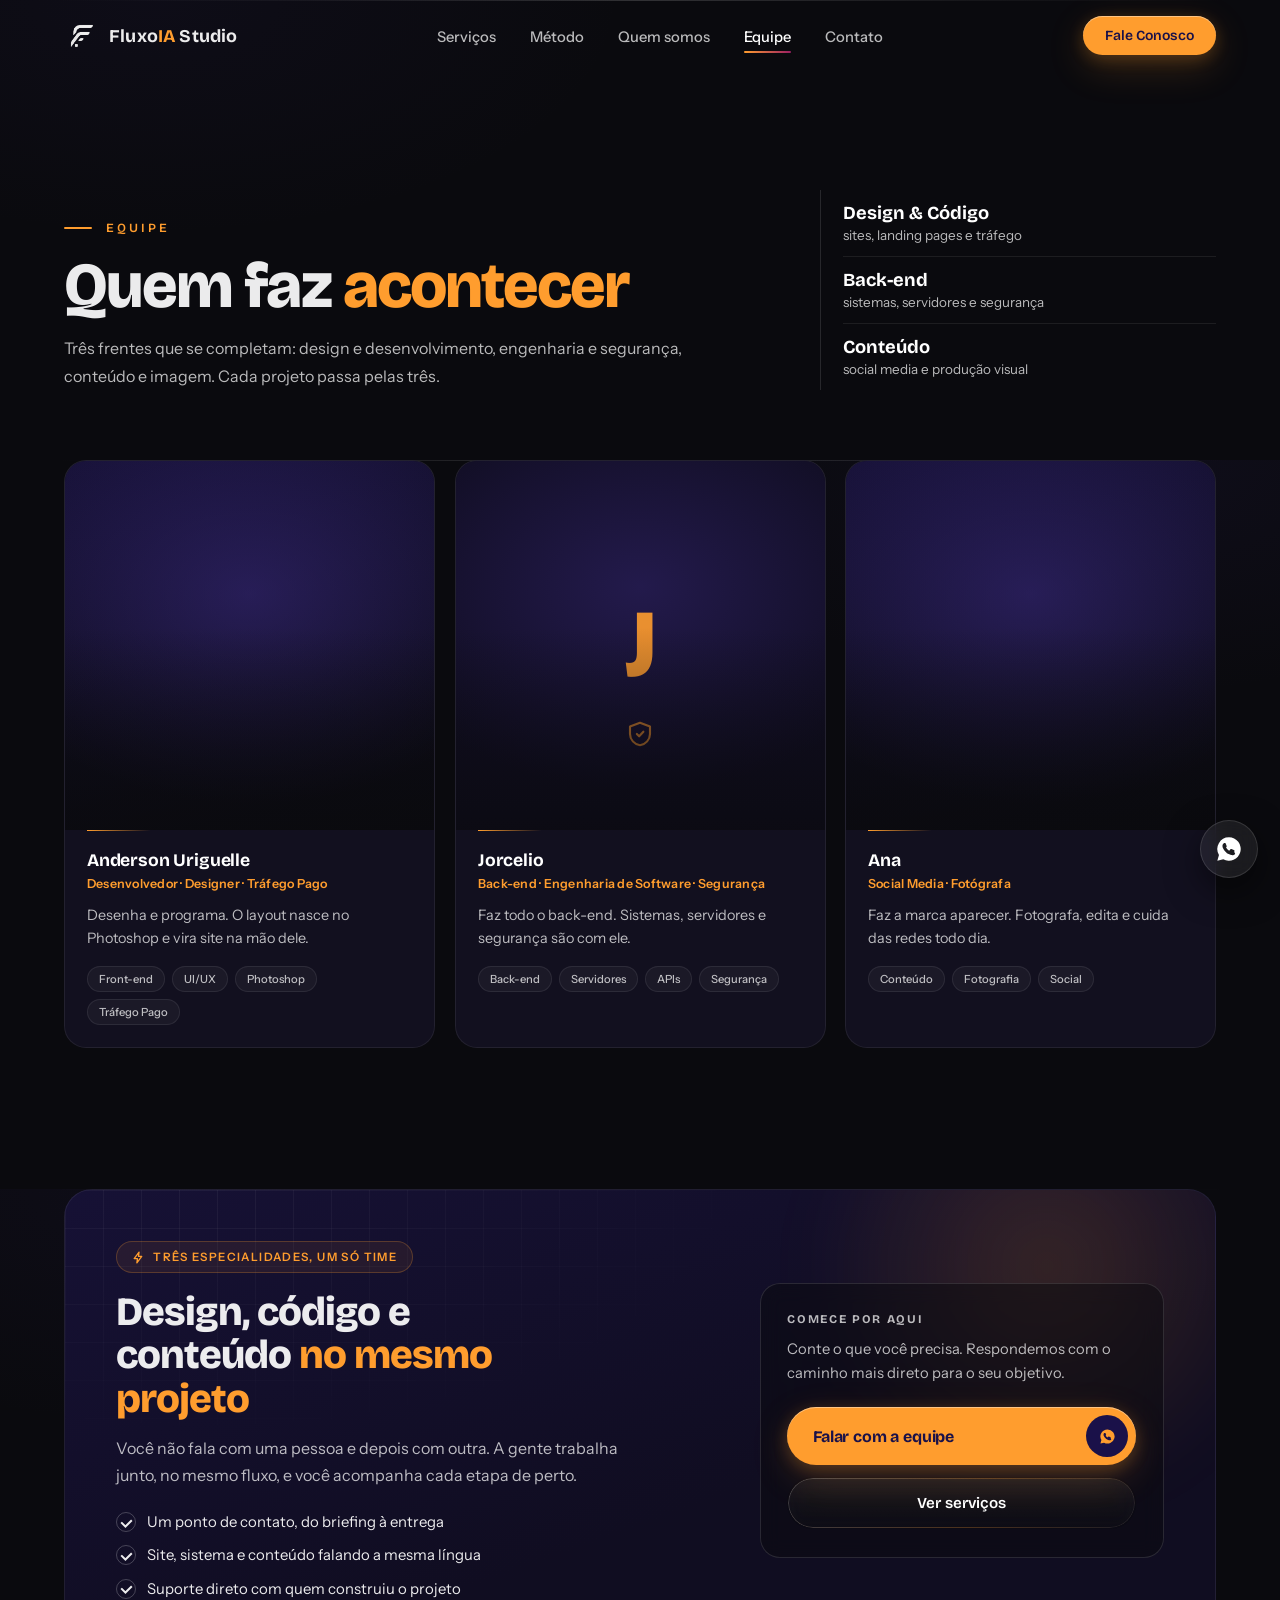
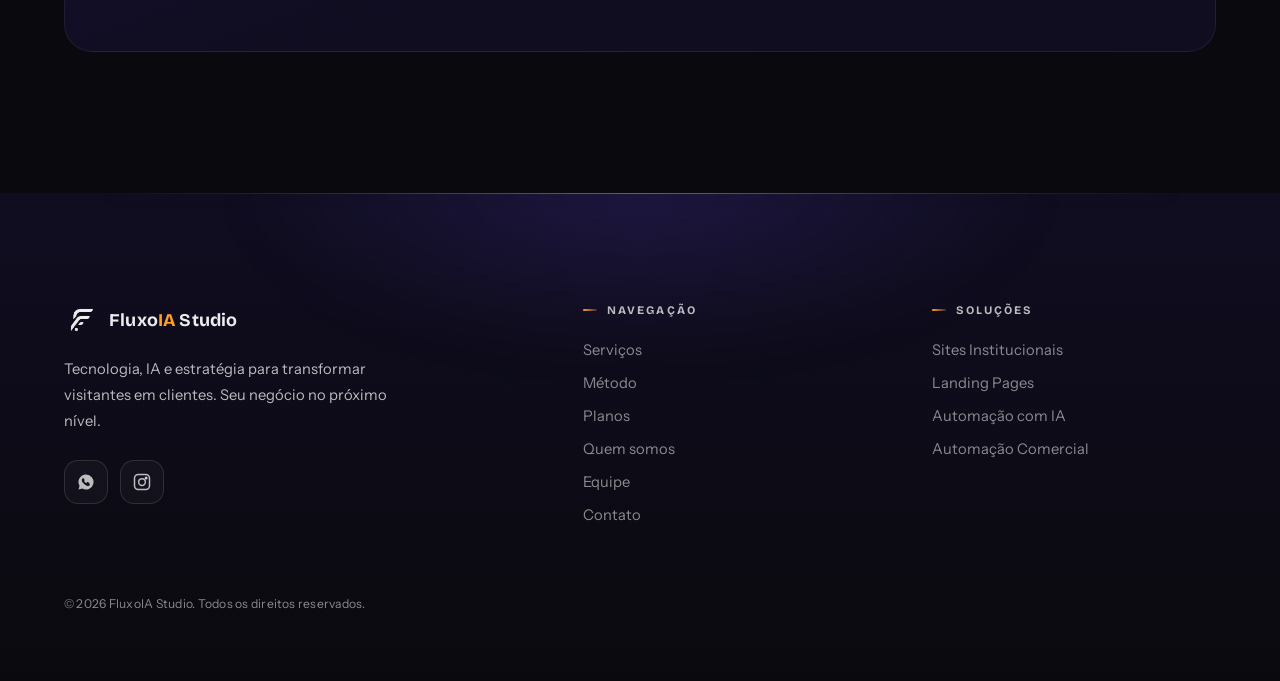
==== commit 3d85c4bc: "Volta a pagina de equipe para os tres cards em grade A lista editorial (.rst-row sobre 12 colunas, c" ====
--- a/equipe.html
+++ b/equipe.html
@@ -58,69 +58,56 @@
 <!-- ============ EQUIPE ============ -->
 <section id="equipe" class="section" style="padding-top:0">
   <div class="container">
-    <div class="rst">
-
-      <article class="rst-row rst-row--a reveal">
-        <div class="rst-rail" aria-hidden="true">
-          <span class="rst-num">01</span>
-          <span class="rst-line"></span>
-        </div>
-        <div class="rst-body">
-          <h2 class="rst-name">Anderson <span class="rst-sur">Uriguelle</span></h2>
-          <p class="rst-role">Desenvolvedor &middot; Designer &middot; Tráfego Pago</p>
-          <p class="rst-bio">Desenha, programa e ainda leva o anúncio para a rua. O layout nasce no Photoshop, vira site e depois vira campanha.</p>
-          <ul class="rst-tags">
-            <li>Front-end</li><li>UI/UX</li><li>Photoshop</li><li>Tráfego Pago</li>
-          </ul>
-        </div>
-        <figure class="rst-media">
+    <div class="team-grid">
+      <figure class="team-card reveal">
+        <div class="team-media">
           <video class="team-video" autoplay muted loop playsinline preload="metadata"
                  data-src="img/equipe-anderson.mp4"
                  aria-label="Anderson Uriguelle trabalhando em desenvolvimento"></video>
-        </figure>
-      </article>
-
-      <article class="rst-row rst-row--b reveal reveal-d1">
-        <div class="rst-rail" aria-hidden="true">
-          <span class="rst-num">02</span>
-          <span class="rst-line"></span>
-        </div>
-        <div class="rst-body">
-          <h2 class="rst-name">Jorcelio</h2>
-          <p class="rst-role">Back-end &middot; Engenharia de Software &middot; Segurança da Informação</p>
-          <p class="rst-bio">Faz todo o back-end. O que sustenta o site por dentro é obra dele: servidores, APIs e segurança.</p>
-          <ul class="rst-tags">
+        </div>
+        <figcaption class="team-info">
+          <b>Anderson Uriguelle</b>
+          <span class="team-role">Desenvolvedor · Designer · Tráfego Pago</span>
+          <p class="team-bio">Desenha e programa. O layout nasce no Photoshop e vira site na mão dele.</p>
+          <ul class="team-tags">
+            <li>Front-end</li><li>UI/UX</li><li>Photoshop</li><li>Tráfego Pago</li>
+          </ul>
+        </figcaption>
+      </figure>
+
+      <figure class="team-card reveal reveal-d1">
+        <div class="team-media team-media--mono">
+          <span class="team-mono" aria-hidden="true">J</span>
+          <svg class="team-mono-icon" width="30" height="30" viewBox="0 0 24 24" fill="none" stroke="currentColor" stroke-width="1.7" stroke-linecap="round" stroke-linejoin="round" aria-hidden="true">
+            <path d="M12 3 4 6v6c0 4.4 3.4 8.3 8 9 4.6-.7 8-4.6 8-9V6l-8-3z"/>
+            <path d="m9.5 12 1.8 1.8 3.4-3.6"/>
+          </svg>
+        </div>
+        <figcaption class="team-info">
+          <b>Jorcelio</b>
+          <span class="team-role">Back-end · Engenharia de Software · Segurança</span>
+          <p class="team-bio">Faz todo o back-end. Sistemas, servidores e segurança são com ele.</p>
+          <ul class="team-tags">
             <li>Back-end</li><li>Servidores</li><li>APIs</li><li>Segurança</li>
           </ul>
-        </div>
-        <div class="rst-plate" aria-hidden="true">
-          <span class="rst-plate-label">Escopo</span>
-          <p>Sistemas e servidores</p>
-          <p>Integrações e APIs</p>
-          <p>Dados e acessos</p>
-        </div>
-      </article>
-
-      <article class="rst-row rst-row--c reveal reveal-d2">
-        <div class="rst-rail" aria-hidden="true">
-          <span class="rst-num">03</span>
-          <span class="rst-line"></span>
-        </div>
-        <figure class="rst-media">
+        </figcaption>
+      </figure>
+
+      <figure class="team-card reveal reveal-d2">
+        <div class="team-media">
           <video class="team-video team-video--alto" autoplay muted loop playsinline preload="metadata"
                  data-src="img/equipe-ana.mp4"
                  aria-label="Ana criando conteúdo visual"></video>
-        </figure>
-        <div class="rst-body">
-          <h2 class="rst-name">Ana</h2>
-          <p class="rst-role">Social Media &middot; Fotógrafa</p>
-          <p class="rst-bio">Faz a marca aparecer. Fotografa, edita e cuida das redes todo dia.</p>
-          <ul class="rst-tags">
+        </div>
+        <figcaption class="team-info">
+          <b>Ana</b>
+          <span class="team-role">Social Media · Fotógrafa</span>
+          <p class="team-bio">Faz a marca aparecer. Fotografa, edita e cuida das redes todo dia.</p>
+          <ul class="team-tags">
             <li>Conteúdo</li><li>Fotografia</li><li>Social</li>
           </ul>
-        </div>
-      </article>
-
+        </figcaption>
+      </figure>
     </div>
   </div>
 </section>
--- a/styles.css
+++ b/styles.css
@@ -1179,161 +1179,83 @@
   background:radial-gradient(760px 420px at 82% -10%,rgba(61,44,135,.28),transparent 62%);
 }
 
-/* ---------- equipe: lista editorial, não grade ---------- */
-.rst{display:flex;flex-direction:column}
-
-/* uma pessoa = uma linha sobre 12 colunas */
-.rst-row{
-  position:relative;display:grid;
-  grid-template-columns:repeat(12,minmax(0,1fr));
-  column-gap:clamp(14px,2.2vw,30px);
-  align-items:start;
-  padding:clamp(34px,5vw,66px) 0;
-  border-top:1px solid var(--border);
-  transition:opacity .7s var(--ease-out),transform .9s var(--ease-out);
-}
-.rst-row:first-child{border-top:none;padding-top:clamp(6px,1.6vw,18px)}
-.rst-row:last-child{border-bottom:1px solid var(--border)}
-
-/* ---------- trilho com a numeração ---------- */
-.rst-rail{
-  grid-column:1/2;align-self:stretch;
-  display:flex;flex-direction:column;align-items:flex-start;gap:16px;
-}
-.rst-num{
-  font-family:var(--font-display);font-weight:600;
-  font-size:clamp(1rem,1.5vw,1.3rem);letter-spacing:.1em;
-  font-variant-numeric:tabular-nums;
-  color:var(--white-50);
-  transition:color var(--dur) var(--ease-out);
-}
-/* único laranja permanente da seção, e ele começa recolhido */
-.rst-line{
-  width:1px;flex:1;min-height:56px;
-  background:linear-gradient(180deg,var(--orange-500),transparent);
-  transform:scaleY(.12);transform-origin:top;
-  transition:transform .75s var(--ease-out);
-}
-.rst-row:hover .rst-num{color:var(--white)}
-.rst-row:hover .rst-line{transform:scaleY(1)}
-
-/* ---------- texto ---------- */
-.rst-name{
-  font-family:var(--font-display);font-weight:800;
-  font-size:clamp(2rem,4.6vw,3.4rem);
-  line-height:1.02;letter-spacing:-.035em;color:var(--white);
-  text-wrap:balance;
-}
-/* sobrenome em peso e cor menores: escala dentro do próprio nome */
-.rst-sur{font-weight:500;color:var(--white-50);letter-spacing:-.02em}
-/* cargo saiu do laranja e virou rótulo técnico */
-.rst-role{
-  margin-top:15px;
-  font-family:var(--font-display);font-size:.7rem;font-weight:600;
-  letter-spacing:.18em;text-transform:uppercase;
-  color:var(--white-70);line-height:1.8;
-}
-.rst-bio{
-  margin-top:18px;max-width:42ch;
-  font-size:clamp(.97rem,1.2vw,1.08rem);line-height:1.72;color:var(--text-muted);
-}
-/* raio de 2px no lugar de pílula: lê como etiqueta técnica, não como chip */
-.rst-tags{list-style:none;display:flex;flex-wrap:wrap;gap:7px;margin-top:26px}
-.rst-tags li{
-  font-family:var(--font-display);font-size:.64rem;font-weight:600;
-  letter-spacing:.12em;text-transform:uppercase;color:var(--white-50);
-  border:1px solid var(--border);border-radius:2px;padding:6px 10px;
+/* ---------- equipe ---------- */
+.team-grid{display:grid;grid-template-columns:repeat(3,1fr);gap:20px}
+.team-card{
+  margin:0;position:relative;overflow:hidden;
+  border-radius:22px;border:1px solid var(--card-border);background:var(--card-bg);
+  transition:transform var(--dur) var(--ease-out),border-color var(--dur),box-shadow var(--dur);
+}
+.team-card:hover{
+  transform:translateY(-6px);border-color:rgba(255,157,46,.5);
+  box-shadow:0 22px 52px rgba(0,0,0,.5);
+}
+/* fundo da marca: aparece enquanto o vídeo carrega, no lugar de um retângulo preto */
+.team-media{
+  position:relative;aspect-ratio:1/1;overflow:hidden;
+  background:
+    radial-gradient(420px 300px at 50% 36%,rgba(61,44,135,.5),transparent 70%),
+    linear-gradient(170deg,var(--plum-850),var(--plum-950));
+}
+.team-video{background:transparent}
+/* enquadra mais alto no vídeo, para a cabeça caber inteira no quadrado */
+.team-video--alto{object-position:center 18%}
+.team-video{
+  width:100%;height:100%;object-fit:cover;display:block;
+  filter:saturate(.9) contrast(1.03);
+  transition:transform .7s var(--ease-out);
+}
+.team-card:hover .team-video{transform:scale(1.04)}
+/* gradiente para a legenda respirar sobre a imagem */
+.team-media::after{
+  content:'';position:absolute;inset:0;pointer-events:none;
+  background:linear-gradient(180deg,transparent 45%,rgba(10,10,14,.72) 100%);
+}
+/* card sem vídeo: monograma */
+.team-media--mono{
+  display:flex;align-items:center;justify-content:center;
+  background:
+    radial-gradient(420px 300px at 50% 34%,rgba(61,44,135,.42),transparent 68%),
+    var(--plum-900);
+}
+.team-mono{
+  font-family:var(--font-display);font-weight:800;font-size:clamp(4rem,9vw,6rem);
+  line-height:1;color:var(--orange-500);opacity:.9;
+}
+.team-mono-icon{
+  position:absolute;bottom:22%;left:50%;transform:translateX(-50%);
+  color:var(--orange-400);opacity:.7;
+}
+.team-info{
+  position:relative;padding:20px 22px 22px;
+  display:flex;flex-direction:column;gap:0;
+}
+/* fio de luz no topo da legenda */
+.team-info::before{
+  content:'';position:absolute;top:0;left:22px;right:22px;height:1px;
+  background:linear-gradient(90deg,var(--orange-500),transparent 70%);
+  transform:scaleX(.28);transform-origin:left;
+  transition:transform .6s var(--ease-out);
+}
+.team-card:hover .team-info::before{transform:scaleX(1)}
+.team-info b{font-family:var(--font-display);font-weight:700;font-size:1.1rem;color:var(--white);letter-spacing:-.01em}
+.team-role{
+  margin-top:4px;font-size:.78rem;color:var(--orange-400);font-weight:600;
+  letter-spacing:.02em;line-height:1.4;
+}
+.team-bio{
+  margin-top:12px;font-size:.9rem;line-height:1.6;color:var(--text-muted);
+}
+.team-tags{
+  list-style:none;display:flex;flex-wrap:wrap;gap:7px;margin-top:16px;
+}
+.team-tags li{
+  font-size:.7rem;font-weight:500;color:var(--text-muted);
+  background:rgba(255,255,255,.04);border:1px solid var(--border);
+  border-radius:99px;padding:5px 11px;
   transition:border-color var(--dur),color var(--dur);
 }
-.rst-row:hover .rst-tags li{border-color:var(--border-strong);color:var(--white-70)}
-
-/* ---------- mídia: preto e branco em repouso, cor no hover ---------- */
-.rst-media{
-  margin:0;position:relative;overflow:hidden;
-  border:1px solid var(--border);border-radius:4px;
-  background:var(--plum-950);
-  transition:border-color var(--dur);
-}
-.rst-media .team-video{
-  width:100%;height:100%;object-fit:cover;display:block;
-  filter:grayscale(1) contrast(1.06) brightness(.94);
-  transition:filter .8s var(--ease-out);
-}
-.rst-row:hover .rst-media{border-color:var(--border-strong)}
-.rst-row:hover .team-video{filter:grayscale(0) contrast(1.02) brightness(1)}
-/* enquadra mais alto: a cabeça cabe inteira no recorte vertical */
-.team-video--alto{object-position:center 22%}
-
-/* ---------- escopo: ocupa a coluna de quem não tem vídeo ---------- */
-.rst-plate{
-  align-self:start;margin-top:clamp(6px,1.4vw,16px);
-  border:1px solid var(--border);border-radius:4px;
-  padding:clamp(18px,2.2vw,26px);
-  transition:border-color var(--dur);
-}
-.rst-row:hover .rst-plate{border-color:var(--border-strong)}
-.rst-plate-label{
-  display:block;margin-bottom:6px;
-  font-family:var(--font-display);font-size:.62rem;font-weight:600;
-  letter-spacing:.24em;text-transform:uppercase;color:var(--white-50);
-}
-.rst-plate p{
-  padding:12px 0;border-bottom:1px solid var(--border);
-  font-size:.9rem;line-height:1.5;color:var(--white-70);
-}
-.rst-plate p:last-child{border-bottom:none;padding-bottom:0}
-
-/* ---------- assimetria: cada linha ocupa a grade de um jeito ---------- */
-/* 01 · texto em 5 colunas, recorte vertical grande à direita */
-.rst-row--a .rst-body{grid-column:2/7}
-.rst-row--a .rst-media{grid-column:8/13;aspect-ratio:4/5}
-
-/* 02 · sem vídeo: o texto se alarga e o escopo fica estreito */
-.rst-row--b .rst-body{grid-column:2/8}
-.rst-row--b .rst-plate{grid-column:9/13}
-
-/* 03 · espelhada: recorte menor à esquerda, deslocado para baixo */
-.rst-row--c .rst-media{grid-column:2/6;aspect-ratio:3/4;margin-top:clamp(0px,3.4vw,52px)}
-.rst-row--c .rst-body{grid-column:7/13}
-
-/* ---------- tablet: mantém o espelhamento, devolve largura ao texto ---------- */
-@media (max-width:1024px){
-  .rst-row{grid-template-columns:52px minmax(0,1fr) minmax(0,.8fr)}
-  .rst-row--c{grid-template-columns:52px minmax(0,.8fr) minmax(0,1fr)}
-  .rst-row--a .rst-body,
-  .rst-row--b .rst-body{grid-column:2}
-  .rst-row--a .rst-media{grid-column:3;aspect-ratio:3/4}
-  .rst-row--b .rst-plate{grid-column:3}
-  .rst-row--c .rst-media{grid-column:2;margin-top:0}
-  .rst-row--c .rst-body{grid-column:3}
-}
-
-/* ---------- celular: empilha e o trilho deita ---------- */
-@media (max-width:720px){
-  .rst-row,.rst-row--c{
-    grid-template-columns:minmax(0,1fr);row-gap:22px;
-    padding:clamp(30px,7vw,44px) 0;
-  }
-  .rst-row--a .rst-body,.rst-row--b .rst-body,.rst-row--c .rst-body,
-  .rst-row--a .rst-media,.rst-row--c .rst-media,
-  .rst-row--b .rst-plate{grid-column:1}
-  .rst-row--a .rst-media,.rst-row--c .rst-media{aspect-ratio:4/3;margin-top:0}
-  .rst-row--b .rst-plate{margin-top:0}
-  .rst-rail{flex-direction:row;align-items:center;gap:14px;align-self:auto}
-  .rst-line{
-    width:auto;height:1px;flex:1;min-height:0;
-    background:linear-gradient(90deg,var(--orange-500),transparent);
-    transform:scaleX(.3);transform-origin:left;
-  }
-  .rst-name{font-size:clamp(1.95rem,9.5vw,2.7rem)}
-  .rst-bio{max-width:none}
-}
-
-/* sem cursor não há hover, então o vídeo não pode ficar preso em preto e branco */
-@media (hover:none){
-  .rst-media .team-video{filter:grayscale(.35) contrast(1.04)}
-  .rst-line{transform:scaleY(1)}
-}
+.team-card:hover .team-tags li{border-color:rgba(255,157,46,.28);color:var(--white-70)}
 
 /* CTA da página de equipe */
 .team-cta{
@@ -1399,8 +1321,12 @@
 .team-cta-panel .btn{width:100%}
 
 @media (max-width:860px){
+  .team-grid{grid-template-columns:1fr 1fr;gap:14px}
   .team-cta-grid{grid-template-columns:1fr;gap:28px}
   .team-cta-title{max-width:none}
+}
+@media (max-width:560px){
+  .team-grid{grid-template-columns:1fr;max-width:340px;margin:0 auto}
 }
 .about-hero{display:grid;grid-template-columns:1.5fr .85fr;gap:56px;align-items:end}
 .about-hero-title{
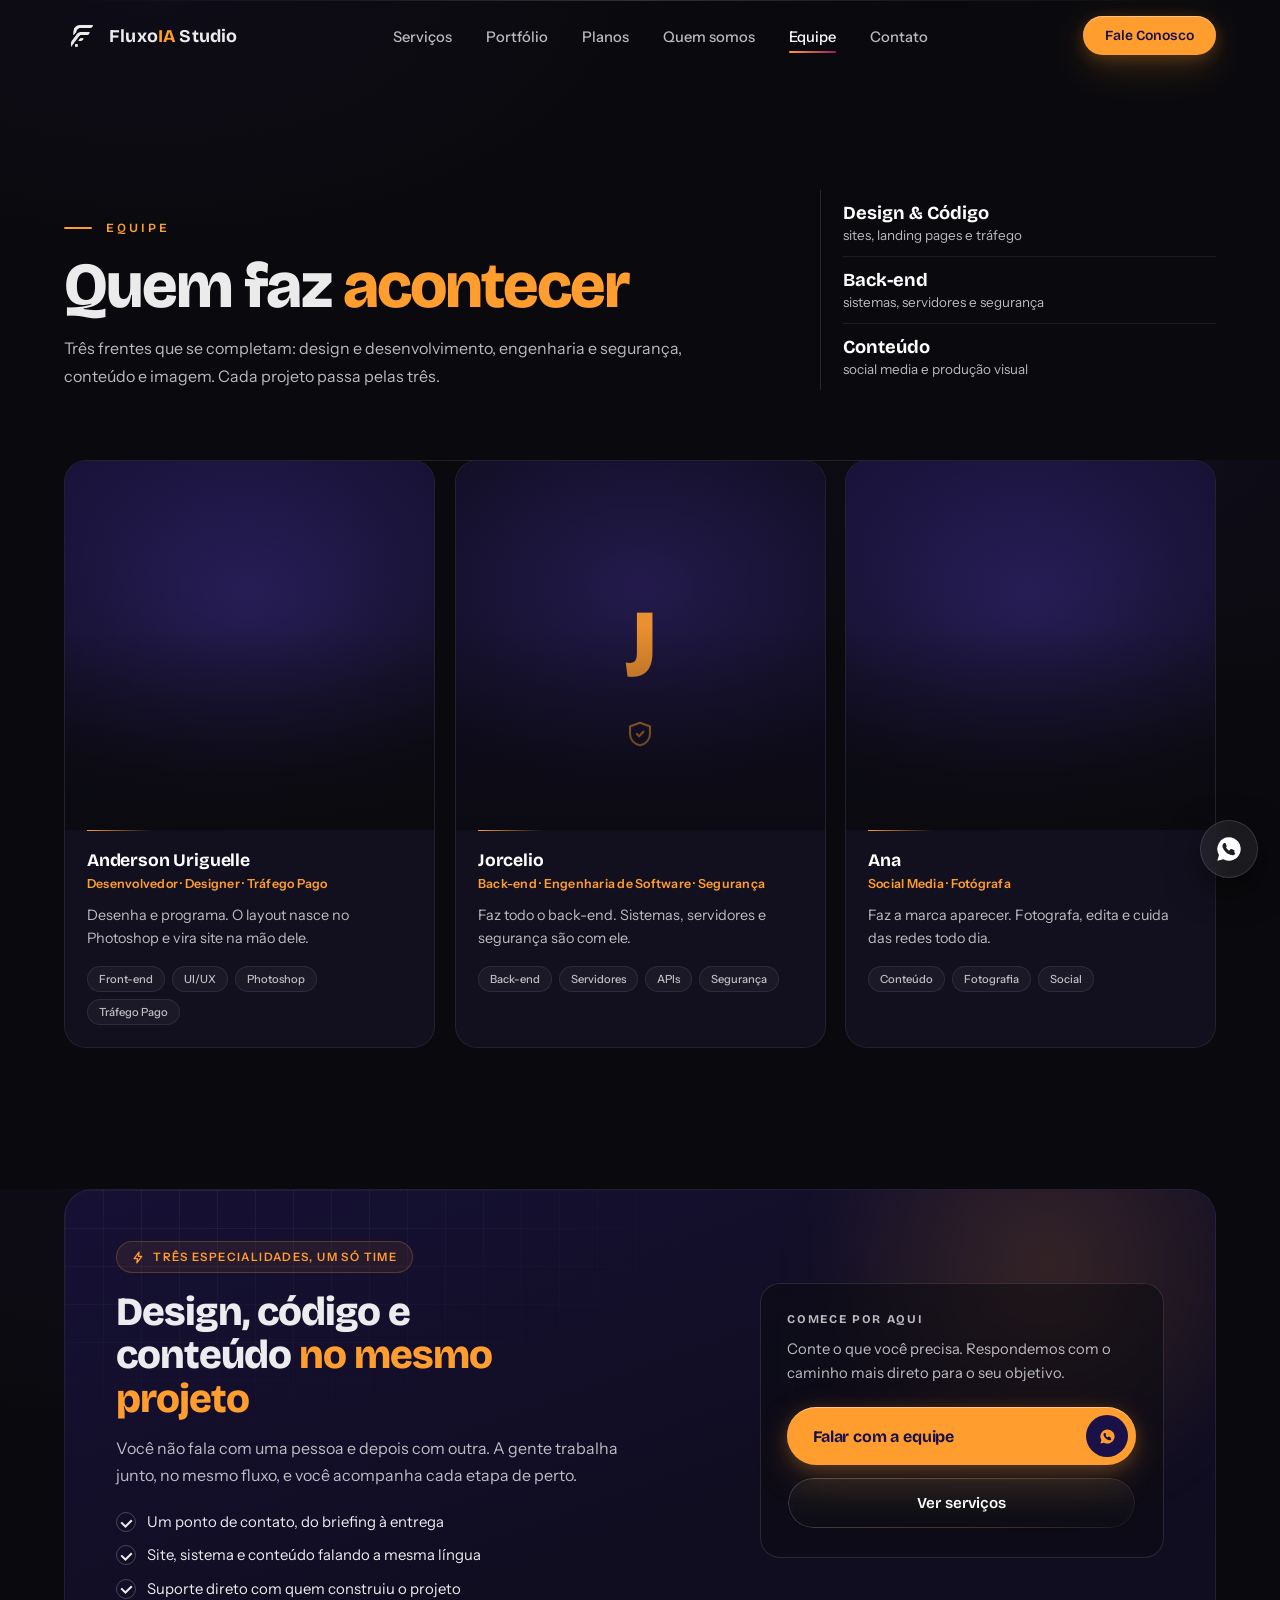
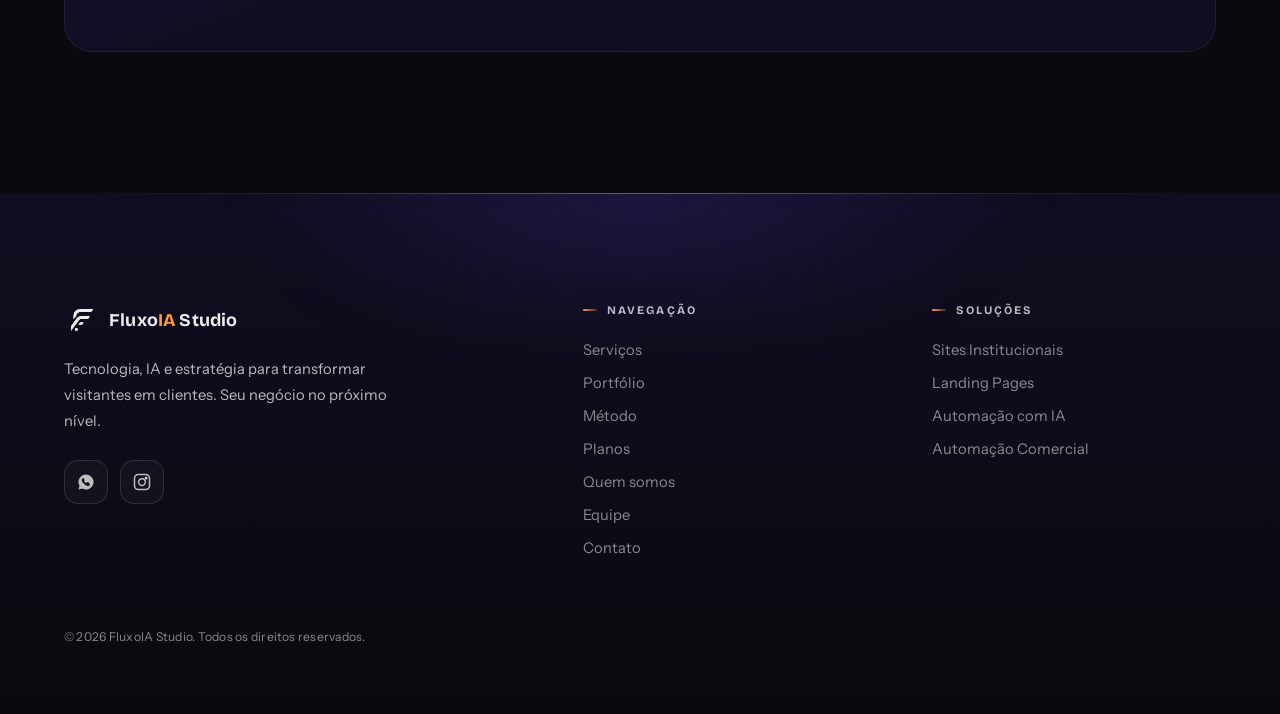
==== commit a01ebefc: "Cria a secao de portfolio com a Cabana Afrodite Nova secao #portfolio entre o bloco de numeros e os " ====
--- a/equipe.html
+++ b/equipe.html
@@ -25,7 +25,8 @@
     </a>
     <ul class="nav-links" id="navLinks">
       <li><a href="/#servicos">Serviços</a></li>
-      <li><a href="/#metodo">Método</a></li>
+      <li><a href="/#portfolio">Portfólio</a></li>
+      <li><a href="/#planos">Planos</a></li>
       <li><a href="quem-somos">Quem somos</a></li>
       <li><a href="equipe" aria-current="page">Equipe</a></li>
       <li><a href="/#contato">Contato</a></li>
@@ -174,6 +175,7 @@
         <h5>Navegação</h5>
         <ul>
           <li><a href="/#servicos">Serviços</a></li>
+          <li><a href="/#portfolio">Portfólio</a></li>
           <li><a href="/#metodo">Método</a></li>
           <li><a href="/#planos">Planos</a></li>
           <li><a href="quem-somos">Quem somos</a></li>
--- a/styles.css
+++ b/styles.css
@@ -771,6 +771,80 @@
   color:var(--white);
 }
 .number span{display:block;margin-top:10px;color:var(--text-muted);font-size:.9rem;line-height:1.5;max-width:20ch}
+
+/* ==========================================================================
+   PORTFÓLIO
+   Um projeto por linha: a tela grande de um lado, a ficha do outro.
+   A grade ja aceita mais projetos sem mexer no CSS.
+   ========================================================================== */
+.work-grid{display:flex;flex-direction:column;gap:clamp(40px,5vw,72px)}
+.work{
+  display:grid;grid-template-columns:minmax(0,1.35fr) minmax(0,1fr);
+  gap:clamp(26px,3.6vw,56px);align-items:center;
+}
+/* a tela: moldura fina, sem sombra colorida */
+.work-shot{
+  position:relative;display:block;border-radius:var(--radius);overflow:hidden;
+  border:1px solid var(--card-border);background:var(--card-bg);
+  transition:border-color var(--dur),transform var(--dur) var(--ease-out);
+}
+.work-shot img{width:100%;height:auto;display:block}
+/* enquanto a imagem do projeto não existe, a moldura vira uma placa com o endereço */
+.work-shot--vazio{
+  aspect-ratio:3/2;display:grid;place-items:center;
+  background:linear-gradient(160deg,var(--plum-850),var(--plum-900) 70%);
+}
+.work-vazio{
+  font-family:var(--font-display);font-weight:600;font-size:.92rem;
+  letter-spacing:.05em;color:var(--white-50);
+}
+.work-shot:hover{border-color:var(--border-strong);transform:translateY(-4px)}
+/* selo "no ar": o unico ponto de cor do bloco */
+.work-live{
+  position:absolute;top:14px;left:14px;z-index:2;
+  display:inline-flex;align-items:center;gap:8px;
+  font-family:var(--font-display);font-weight:600;font-size:.66rem;
+  letter-spacing:.16em;text-transform:uppercase;color:var(--white);
+  background:rgba(10,10,14,.72);border:1px solid var(--border-strong);
+  border-radius:99px;padding:7px 13px;
+  -webkit-backdrop-filter:blur(10px);backdrop-filter:blur(10px);
+}
+.work-live i{
+  width:6px;height:6px;border-radius:50%;background:var(--orange-500);flex:none;
+  animation:livePulse 2.2s ease-in-out infinite;
+}
+/* a ficha */
+.work-num{
+  display:block;font-family:var(--font-display);font-weight:800;font-size:.78rem;
+  letter-spacing:.16em;color:var(--white-50);font-variant-numeric:tabular-nums;
+  margin-bottom:14px;
+}
+.work-info h3{font-size:clamp(1.5rem,2.6vw,2.1rem);letter-spacing:-.025em;line-height:1.1}
+.work-tipo{
+  display:block;margin-top:9px;
+  font-family:var(--font-display);font-weight:600;font-size:.7rem;
+  letter-spacing:.16em;text-transform:uppercase;color:var(--white-70);
+}
+.work-info p{margin-top:18px;color:var(--text-muted);line-height:1.75;max-width:46ch}
+.work-tags{list-style:none;display:flex;flex-wrap:wrap;gap:8px;margin-top:22px}
+.work-tags li{
+  font-family:var(--font-display);font-size:.68rem;font-weight:600;
+  letter-spacing:.1em;text-transform:uppercase;color:var(--white-50);
+  border:1px solid var(--border);border-radius:99px;padding:7px 13px;
+}
+.work-cta{
+  display:inline-flex;align-items:center;gap:9px;margin-top:26px;
+  font-family:var(--font-display);font-weight:600;font-size:.92rem;
+  color:var(--orange-500);text-decoration:none;
+  padding-bottom:4px;border-bottom:1px solid rgba(255,157,46,.3);
+  transition:border-color var(--dur-fast),gap var(--dur) var(--ease-out);
+}
+.work-cta:hover{border-bottom-color:var(--orange-500);gap:13px}
+
+@media (max-width:860px){
+  .work{grid-template-columns:1fr;gap:24px}
+  .work-info p{max-width:none}
+}
 
 /* ==========================================================================
    DEPOIMENTOS
